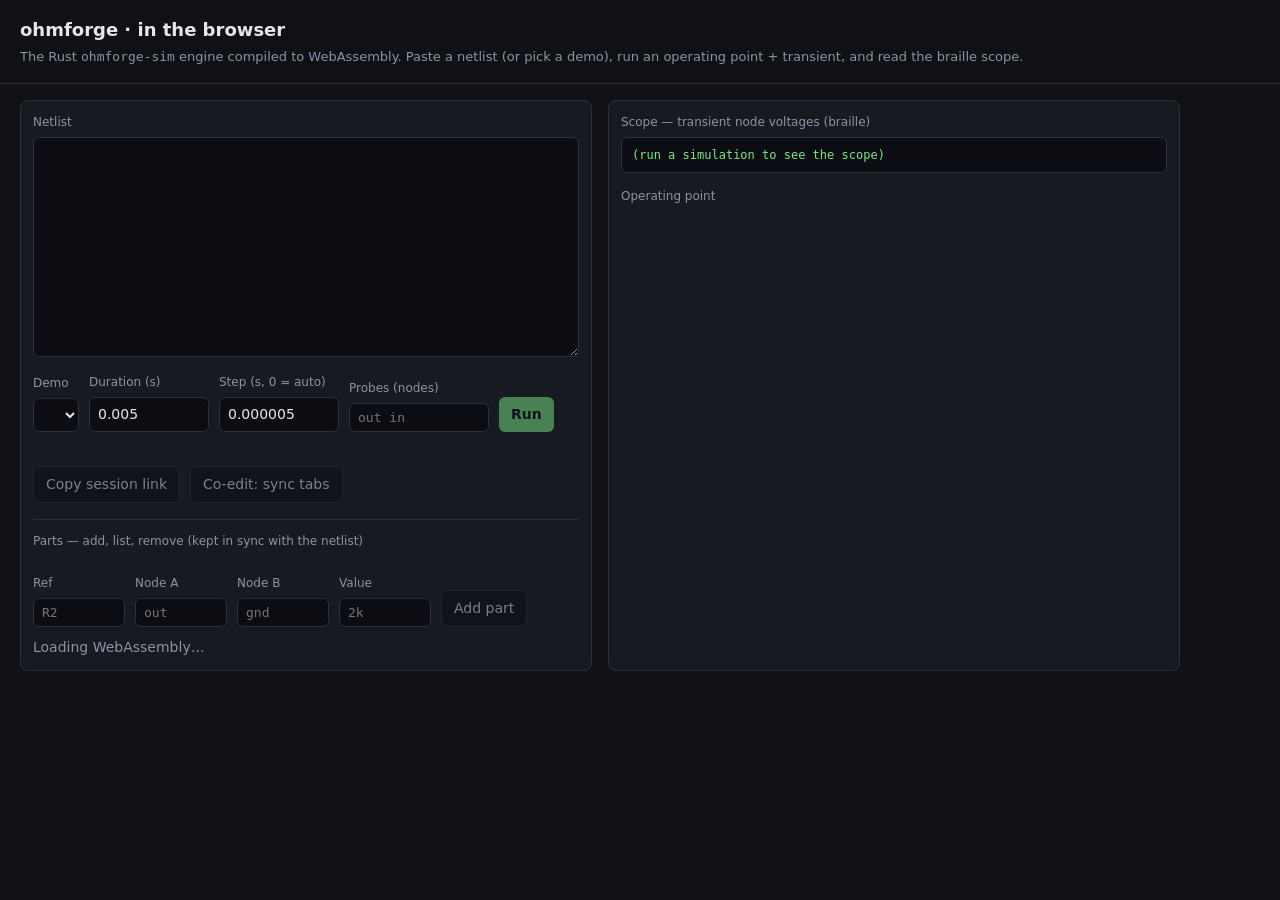
==== crates/ohmforge-web/www/index.html @ f07141aa "rebrand ee-assist -> ohmforge + open-source-readiness pass Rename all 12 crates (dirs, Cargo manifes" ====
<!doctype html>
<html lang="en">
  <head>
    <meta charset="utf-8" />
    <meta name="viewport" content="width=device-width, initial-scale=1" />
    <title>ohmforge · browser</title>
    <style>
      :root {
        color-scheme: light dark;
        --bg: #0f1115;
        --panel: #171a21;
        --ink: #e6e6e6;
        --muted: #8b93a7;
        --accent: #7ee787;
        --border: #2a2f3a;
        --err: #ff7b72;
      }
      * { box-sizing: border-box; }
      body {
        margin: 0;
        background: var(--bg);
        color: var(--ink);
        font: 14px/1.5 system-ui, -apple-system, Segoe UI, Roboto, sans-serif;
      }
      header {
        padding: 16px 20px;
        border-bottom: 1px solid var(--border);
      }
      header h1 { margin: 0; font-size: 18px; }
      header p { margin: 4px 0 0; color: var(--muted); font-size: 13px; }
      main {
        display: grid;
        grid-template-columns: 1fr 1fr;
        gap: 16px;
        padding: 16px 20px;
        max-width: 1200px;
      }
      @media (max-width: 820px) { main { grid-template-columns: 1fr; } }
      .panel {
        background: var(--panel);
        border: 1px solid var(--border);
        border-radius: 8px;
        padding: 12px;
      }
      label { display: block; color: var(--muted); font-size: 12px; margin-bottom: 6px; }
      textarea {
        width: 100%;
        min-height: 220px;
        resize: vertical;
        background: #0b0d12;
        color: var(--ink);
        border: 1px solid var(--border);
        border-radius: 6px;
        padding: 10px;
        font: 13px/1.45 ui-monospace, SFMono-Regular, Menlo, Consolas, monospace;
      }
      .row { display: flex; flex-wrap: wrap; gap: 10px; align-items: end; margin-top: 10px; }
      .row > div { flex: 0 0 auto; }
      input[type="number"] {
        width: 120px;
        background: #0b0d12;
        color: var(--ink);
        border: 1px solid var(--border);
        border-radius: 6px;
        padding: 6px 8px;
        font: inherit;
      }
      input[type="text"] {
        width: 92px;
        background: #0b0d12;
        color: var(--ink);
        border: 1px solid var(--border);
        border-radius: 6px;
        padding: 6px 8px;
        font: 13px ui-monospace, SFMono-Regular, Menlo, Consolas, monospace;
      }
      .editor { margin-top: 16px; border-top: 1px solid var(--border); padding-top: 12px; }
      table.parts td button {
        padding: 2px 8px;
        font-size: 12px;
      }
      table.parts td { font-size: 12px; }
      select, button {
        background: #0b0d12;
        color: var(--ink);
        border: 1px solid var(--border);
        border-radius: 6px;
        padding: 7px 12px;
        font: inherit;
        cursor: pointer;
      }
      button.run { background: var(--accent); color: #0b0d12; font-weight: 600; border: none; }
      button:disabled { opacity: 0.5; cursor: default; }
      pre.scope {
        margin: 0;
        overflow: auto;
        background: #0b0d12;
        border: 1px solid var(--border);
        border-radius: 6px;
        padding: 10px;
        font: 12px/1.2 ui-monospace, SFMono-Regular, Menlo, Consolas, monospace;
        color: var(--accent);
        white-space: pre;
      }
      table { width: 100%; border-collapse: collapse; font: 13px ui-monospace, monospace; }
      th, td { text-align: left; padding: 4px 8px; border-bottom: 1px solid var(--border); }
      th { color: var(--muted); font-weight: 500; }
      .err { color: var(--err); font-family: ui-monospace, monospace; white-space: pre-wrap; }
      .muted { color: var(--muted); }
      tr.probed td { color: var(--accent); font-weight: 600; }
    </style>
  </head>
  <body>
    <header>
      <h1>ohmforge · in the browser</h1>
      <p>
        The Rust <code>ohmforge-sim</code> engine compiled to WebAssembly. Paste a netlist
        (or pick a demo), run an operating point + transient, and read the braille scope.
      </p>
    </header>

    <main>
      <section class="panel">
        <label for="netlist">Netlist</label>
        <textarea id="netlist" spellcheck="false"></textarea>
        <div class="row">
          <div>
            <label for="demo">Demo</label>
            <select id="demo"></select>
          </div>
          <div>
            <label for="duration">Duration (s)</label>
            <input id="duration" type="number" value="0.005" step="0.001" min="0" />
          </div>
          <div>
            <label for="step">Step (s, 0 = auto)</label>
            <input id="step" type="number" value="0.000005" step="0.000001" min="0" />
          </div>
          <div>
            <label for="probes">Probes (nodes)</label>
            <input id="probes" type="text" style="width:140px" placeholder="out in" spellcheck="false" />
          </div>
          <div>
            <label>&nbsp;</label>
            <button id="run" class="run" disabled>Run</button>
          </div>
          <div>
            <label>&nbsp;</label>
            <button id="share" disabled>Copy session link</button>
          </div>
          <div>
            <label>&nbsp;</label>
            <button id="coedit" disabled>Co-edit: sync tabs</button>
          </div>
        </div>

        <div class="editor">
          <label>Parts — add, list, remove (kept in sync with the netlist)</label>
          <table class="parts" id="parts"><tbody></tbody></table>
          <div class="row">
            <div>
              <label for="p-ref">Ref</label>
              <input id="p-ref" type="text" placeholder="R2" spellcheck="false" />
            </div>
            <div>
              <label for="p-a">Node A</label>
              <input id="p-a" type="text" placeholder="out" spellcheck="false" />
            </div>
            <div>
              <label for="p-b">Node B</label>
              <input id="p-b" type="text" placeholder="gnd" spellcheck="false" />
            </div>
            <div>
              <label for="p-val">Value</label>
              <input id="p-val" type="text" placeholder="2k" spellcheck="false" />
            </div>
            <div>
              <label>&nbsp;</label>
              <button id="p-add" disabled>Add part</button>
            </div>
          </div>
          <p id="edit-err" class="err" style="margin:6px 0 0"></p>
        </div>

        <p id="status" class="muted" style="margin:10px 0 0">Loading WebAssembly…</p>
      </section>

      <section class="panel">
        <label>Scope — transient node voltages (braille)</label>
        <pre class="scope" id="scope">(run a simulation to see the scope)</pre>
        <label style="margin-top:14px">Operating point</label>
        <table id="op"><tbody></tbody></table>
        <p id="error" class="err"></p>
      </section>
    </main>

    <script type="module">
      import init, {
        simulate,
        decode_share,
        list_parts,
        edit_add,
        edit_remove,
        encode_session_share,
        decode_session_share,
        CoEdit,
      } from "./pkg/ohmforge_web.js";

      const DEMOS = {
        "RC low-pass": `# out charges toward the 5 V rail through R1
.title rc-lowpass
V1 in  gnd 5
R1 in  out 1k
C1 out gnd 1u
`,
        "RLC resonator": `# a series RLC — the output rings on the step
.title rlc
V1 in  gnd 5
R1 in  a   50
L1 a   out 10m
C1 out gnd 100n
`,
        "RC divider chain": `# two cascaded RC sections
.title rc2
V1 in  gnd 5
R1 in  a   1k
C1 a   gnd 100n
R2 a   out 1k
C2 out gnd 100n
`,
      };

      const $ = (id) => document.getElementById(id);
      const demoSel = $("demo");
      const netlist = $("netlist");
      const statusEl = $("status");
      const errEl = $("error");
      const editErr = $("edit-err");

      for (const name of Object.keys(DEMOS)) {
        const o = document.createElement("option");
        o.value = name;
        o.textContent = name;
        demoSel.appendChild(o);
      }
      demoSel.addEventListener("change", () => {
        netlist.value = DEMOS[demoSel.value];
        refreshParts();
      });
      netlist.value = DEMOS[Object.keys(DEMOS)[0]];

      // The probed node names, split on whitespace/commas (empty tokens dropped).
      const probeList = () =>
        $("probes")
          .value.split(/[\s,]+/)
          .map((s) => s.trim())
          .filter(Boolean);

      // A shareable link restores a *full session* (CP-WEB.4): the netlist plus
      // the view settings the page holds — duration, step and probes — packed
      // (base64url) into the URL fragment. `encode_session_share` /
      // `decode_session_share` are the wasm wrappers over the host-tested Rust
      // encode_session/decode_session. On load we try the session token first and
      // fall back to a plain M4 netlist-only token, so older links still open.
      function loadFromHash() {
        const frag = location.hash.slice(1); // drop the leading '#'
        if (!frag) return false;
        try {
          const s = JSON.parse(decode_session_share(frag)); // throws on a bad token
          netlist.value = s.netlist;
          $("duration").value = s.duration;
          $("step").value = s.step == null ? 0 : s.step;
          $("probes").value = (s.probes || []).join(" ");
          return true;
        } catch {
          const decoded = decode_share(frag); // "" on an unrecognized fragment
          if (!decoded) return false;
          netlist.value = decoded;
          return true;
        }
      }

      async function shareLink() {
        const duration = parseFloat($("duration").value) || 0;
        const step = parseFloat($("step").value) || 0;
        const token = encode_session_share(
          netlist.value,
          duration,
          step,
          probeList().join("\n")
        );
        // Update the address bar without adding a history entry.
        history.replaceState(null, "", "#" + token);
        const url = location.href;
        try {
          await navigator.clipboard.writeText(url);
          statusEl.textContent = "Session link copied to clipboard.";
        } catch {
          // Clipboard may be unavailable (insecure context / denied); the hash
          // is still set, so the user can copy the URL from the address bar.
          statusEl.textContent = "Session link set in the address bar — copy it to share.";
        }
      }

      function runSim() {
        errEl.textContent = "";
        const duration = parseFloat($("duration").value) || 0;
        const step = parseFloat($("step").value) || 0;
        let json;
        try {
          json = simulate(netlist.value, duration, step);
        } catch (e) {
          $("scope").textContent = "(simulation failed)";
          $("op").querySelector("tbody").innerHTML = "";
          errEl.textContent = String(e);
          return;
        }
        const r = JSON.parse(json);
        $("scope").textContent = r.scope || "(no scope)";
        const tbody = $("op").querySelector("tbody");
        const probes = probeList();
        tbody.innerHTML =
          "<tr><th>node</th><th>voltage</th></tr>" +
          r.op
            .map((n) => {
              const probed = probes.some((p) => n.name.includes(p));
              return `<tr class="${probed ? "probed" : ""}"><td>${n.name}</td><td>${n.v == null ? "—" : n.v.toPrecision(5) + " V"}</td></tr>`;
            })
            .join("");
        statusEl.textContent = `OK — ${r.nodes.length} node(s), ${r.x.length} transient sample(s).`;
        refreshParts();
      }

      // --- Structured editing (CP-WEB.3) ---------------------------------
      // The parts form is a view over the netlist text: `list_parts` reads the
      // textarea into a structured list, and `edit_add` / `edit_remove` rewrite
      // the textarea. Both sides are the host-tested Rust model, so the form and
      // the text can never drift apart.
      function refreshParts() {
        editErr.textContent = "";
        const tbody = $("parts").querySelector("tbody");
        let model;
        try {
          model = JSON.parse(list_parts(netlist.value));
        } catch (e) {
          // Netlist isn't currently parseable (mid-edit); show it, leave the
          // last good list in place rather than clearing it.
          editErr.textContent = String(e);
          return;
        }
        if (model.parts.length === 0) {
          tbody.innerHTML =
            "<tr><td class='muted' colspan='5'>(no parts yet — add one below)</td></tr>";
          return;
        }
        tbody.innerHTML =
          "<tr><th>ref</th><th>kind</th><th>nodes</th><th>value</th><th></th></tr>" +
          model.parts
            .map(
              (p) =>
                `<tr><td>${p.reference}</td><td>${p.kind}</td>` +
                `<td>${p.node_a} → ${p.node_b}</td><td>${p.value}</td>` +
                `<td><button data-ref="${p.reference}" class="rm">remove</button></td></tr>`
            )
            .join("");
        for (const btn of tbody.querySelectorAll("button.rm")) {
          btn.addEventListener("click", () => removePart(btn.dataset.ref));
        }
      }

      function addPart() {
        editErr.textContent = "";
        try {
          // With co-edit on, route the edit through the replica so it is
          // broadcast as an op; otherwise rewrite the text directly (CP-WEB.3).
          netlist.value = co
            ? co.add_part($("p-ref").value, $("p-a").value, $("p-b").value, $("p-val").value)
            : edit_add(netlist.value, $("p-ref").value, $("p-a").value, $("p-b").value, $("p-val").value);
        } catch (e) {
          editErr.textContent = String(e);
          return;
        }
        $("p-ref").value = $("p-a").value = $("p-b").value = $("p-val").value = "";
        runSim(); // re-simulate on edit
      }

      function removePart(ref) {
        editErr.textContent = "";
        try {
          netlist.value = co ? co.remove_part(ref) : edit_remove(netlist.value, ref);
        } catch (e) {
          editErr.textContent = String(e);
          return;
        }
        runSim(); // re-simulate on edit
      }

      // --- Real-time co-edit (CP-WEB.5) ----------------------------------
      // A thin layer over the host-tested op-merge: `CoEdit` wraps a replica and
      // a same-origin `BroadcastChannel`; local part edits broadcast an op, and a
      // sibling channel feeds incoming ops back through `co.receive`. Two tabs on
      // the same room converge to one netlist. (CP-WEB.6 adds the hosted relay for
      // cross-machine sessions: a WebSocket to `ohmforge-web --features relay` drops in
      // right here in place of the BroadcastChannel, carrying the same op tokens.)
      let co = null; // active replica, or null when co-edit is off
      let rx = null; // inbound channel
      function toggleCoedit() {
        if (co) {
          rx.close();
          co.close();
          co = rx = null;
          $("coedit").textContent = "Co-edit: sync tabs";
          statusEl.textContent = "Co-edit off.";
          return;
        }
        const room = "ohmforge-coedit"; // same-origin room shared by every tab
        const site = BigInt(Math.floor(Math.random() * 2 ** 31)); // distinct per tab
        co = new CoEdit(site, room);
        // Seed the replica from the current parts so this tab contributes its
        // state (each add is broadcast as an op the other tabs merge).
        try {
          const model = JSON.parse(list_parts(netlist.value));
          if (model.title) co.set_title(model.title);
          for (const p of model.parts) co.add_part(p.reference, p.node_a, p.node_b, p.value);
          netlist.value = co.netlist();
        } catch (e) {
          editErr.textContent = String(e);
        }
        rx = new BroadcastChannel(room);
        rx.onmessage = (e) => {
          try {
            netlist.value = co.receive(e.data); // garbage ops throw → ignored
            refreshParts();
            runSim();
          } catch {}
        };
        $("coedit").textContent = "Co-edit: ON (stop)";
        statusEl.textContent = "Co-edit on — part edits sync to other tabs on this origin.";
        refreshParts();
        runSim();
      }

      init()
        .then(() => {
          statusEl.textContent = "Ready.";
          $("run").disabled = false;
          $("share").disabled = false;
          $("p-add").disabled = false;
          $("coedit").disabled = false;
          $("run").addEventListener("click", runSim);
          $("share").addEventListener("click", shareLink);
          $("p-add").addEventListener("click", addPart);
          $("coedit").addEventListener("click", toggleCoedit);
          // Typing in the netlist keeps the parts list in sync (no re-run).
          netlist.addEventListener("input", refreshParts);
          // A shared link (#…) wins over the default demo: load it, then run.
          loadFromHash();
          runSim();
          // Follow in-page hash changes (e.g. back/forward, pasted #link).
          window.addEventListener("hashchange", () => {
            if (loadFromHash()) runSim();
          });
        })
        .catch((e) => {
          statusEl.textContent = "Failed to load WebAssembly: " + e;
        });
    </script>
  </body>
</html>
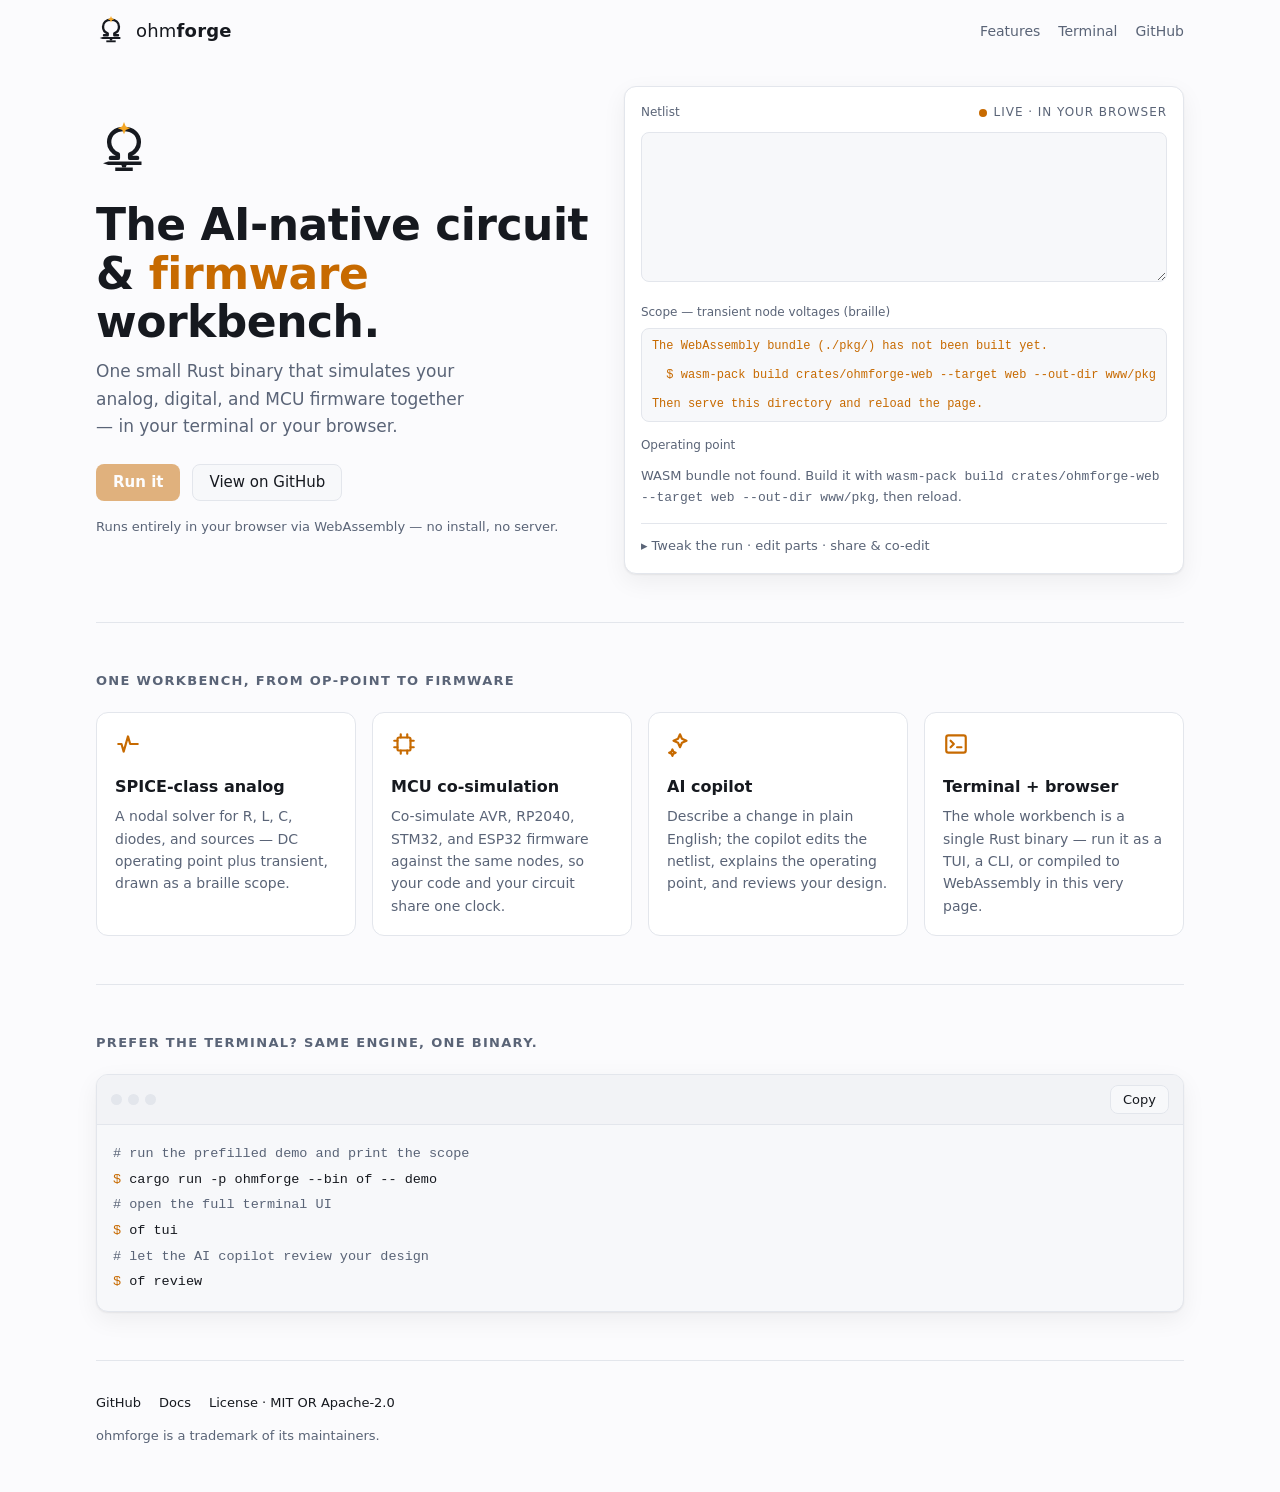
==== commit d8f5f68e: "docs: launch-grade homes — root README, 12 crate READMEs, web landing; v0.7.0 Home (README): logo he" ====
--- a/crates/ohmforge-web/www/index.html
+++ b/crates/ohmforge-web/www/index.html
@@ -3,199 +3,260 @@
   <head>
     <meta charset="utf-8" />
     <meta name="viewport" content="width=device-width, initial-scale=1" />
-    <title>ohmforge · browser</title>
-    <style>
-      :root {
-        color-scheme: light dark;
-        --bg: #0f1115;
-        --panel: #171a21;
-        --ink: #e6e6e6;
-        --muted: #8b93a7;
-        --accent: #7ee787;
-        --border: #2a2f3a;
-        --err: #ff7b72;
-      }
-      * { box-sizing: border-box; }
-      body {
-        margin: 0;
-        background: var(--bg);
-        color: var(--ink);
-        font: 14px/1.5 system-ui, -apple-system, Segoe UI, Roboto, sans-serif;
-      }
-      header {
-        padding: 16px 20px;
-        border-bottom: 1px solid var(--border);
-      }
-      header h1 { margin: 0; font-size: 18px; }
-      header p { margin: 4px 0 0; color: var(--muted); font-size: 13px; }
-      main {
-        display: grid;
-        grid-template-columns: 1fr 1fr;
-        gap: 16px;
-        padding: 16px 20px;
-        max-width: 1200px;
-      }
-      @media (max-width: 820px) { main { grid-template-columns: 1fr; } }
-      .panel {
-        background: var(--panel);
-        border: 1px solid var(--border);
-        border-radius: 8px;
-        padding: 12px;
-      }
-      label { display: block; color: var(--muted); font-size: 12px; margin-bottom: 6px; }
-      textarea {
-        width: 100%;
-        min-height: 220px;
-        resize: vertical;
-        background: #0b0d12;
-        color: var(--ink);
-        border: 1px solid var(--border);
-        border-radius: 6px;
-        padding: 10px;
-        font: 13px/1.45 ui-monospace, SFMono-Regular, Menlo, Consolas, monospace;
-      }
-      .row { display: flex; flex-wrap: wrap; gap: 10px; align-items: end; margin-top: 10px; }
-      .row > div { flex: 0 0 auto; }
-      input[type="number"] {
-        width: 120px;
-        background: #0b0d12;
-        color: var(--ink);
-        border: 1px solid var(--border);
-        border-radius: 6px;
-        padding: 6px 8px;
-        font: inherit;
-      }
-      input[type="text"] {
-        width: 92px;
-        background: #0b0d12;
-        color: var(--ink);
-        border: 1px solid var(--border);
-        border-radius: 6px;
-        padding: 6px 8px;
-        font: 13px ui-monospace, SFMono-Regular, Menlo, Consolas, monospace;
-      }
-      .editor { margin-top: 16px; border-top: 1px solid var(--border); padding-top: 12px; }
-      table.parts td button {
-        padding: 2px 8px;
-        font-size: 12px;
-      }
-      table.parts td { font-size: 12px; }
-      select, button {
-        background: #0b0d12;
-        color: var(--ink);
-        border: 1px solid var(--border);
-        border-radius: 6px;
-        padding: 7px 12px;
-        font: inherit;
-        cursor: pointer;
-      }
-      button.run { background: var(--accent); color: #0b0d12; font-weight: 600; border: none; }
-      button:disabled { opacity: 0.5; cursor: default; }
-      pre.scope {
-        margin: 0;
-        overflow: auto;
-        background: #0b0d12;
-        border: 1px solid var(--border);
-        border-radius: 6px;
-        padding: 10px;
-        font: 12px/1.2 ui-monospace, SFMono-Regular, Menlo, Consolas, monospace;
-        color: var(--accent);
-        white-space: pre;
-      }
-      table { width: 100%; border-collapse: collapse; font: 13px ui-monospace, monospace; }
-      th, td { text-align: left; padding: 4px 8px; border-bottom: 1px solid var(--border); }
-      th { color: var(--muted); font-weight: 500; }
-      .err { color: var(--err); font-family: ui-monospace, monospace; white-space: pre-wrap; }
-      .muted { color: var(--muted); }
-      tr.probed td { color: var(--accent); font-weight: 600; }
-    </style>
+    <title>ohmforge</title>
+    <meta
+      name="description"
+      content="ohmforge — the AI-native circuit & firmware workbench: one small Rust binary that simulates your analog, digital, and MCU firmware together, in your terminal or your browser."
+    />
+    <link rel="icon" href="./ohmforge-mark.svg" type="image/svg+xml" />
+    <link rel="stylesheet" href="./style.css" />
   </head>
   <body>
-    <header>
-      <h1>ohmforge · in the browser</h1>
-      <p>
-        The Rust <code>ohmforge-sim</code> engine compiled to WebAssembly. Paste a netlist
-        (or pick a demo), run an operating point + transient, and read the braille scope.
-      </p>
-    </header>
-
-    <main>
-      <section class="panel">
-        <label for="netlist">Netlist</label>
-        <textarea id="netlist" spellcheck="false"></textarea>
-        <div class="row">
-          <div>
-            <label for="demo">Demo</label>
-            <select id="demo"></select>
-          </div>
-          <div>
-            <label for="duration">Duration (s)</label>
-            <input id="duration" type="number" value="0.005" step="0.001" min="0" />
-          </div>
-          <div>
-            <label for="step">Step (s, 0 = auto)</label>
-            <input id="step" type="number" value="0.000005" step="0.000001" min="0" />
-          </div>
-          <div>
-            <label for="probes">Probes (nodes)</label>
-            <input id="probes" type="text" style="width:140px" placeholder="out in" spellcheck="false" />
-          </div>
-          <div>
-            <label>&nbsp;</label>
-            <button id="run" class="run" disabled>Run</button>
-          </div>
-          <div>
-            <label>&nbsp;</label>
-            <button id="share" disabled>Copy session link</button>
-          </div>
-          <div>
-            <label>&nbsp;</label>
-            <button id="coedit" disabled>Co-edit: sync tabs</button>
-          </div>
+    <!-- The ohmforge mark, inlined so `currentColor` tracks the theme.
+         Reused via <use> for the nav and hero. -->
+    <svg width="0" height="0" style="position:absolute" aria-hidden="true">
+      <defs>
+        <g id="of-mark">
+          <g
+            fill="none"
+            stroke="currentColor"
+            stroke-width="5"
+            stroke-linecap="round"
+            stroke-linejoin="round"
+          >
+            <path
+              d="M17 41 L25 41 L25 37 C19 35 15 29 15 23 C15 14 22 8 32 8 C42 8 49 14 49 23 C49 29 45 35 39 37 L39 41 L47 41"
+            />
+          </g>
+          <g fill="currentColor">
+            <path d="M8 47 L14 45 L52 45 L52 49 L14 49 Z" />
+            <path d="M29 49 L35 49 L34 52 L30 52 Z" />
+            <path d="M22 52 L42 52 L42 56 L22 56 Z" />
+          </g>
+          <path d="M32 0 L34 5 L39 7 L34 9 L32 14 L30 9 L25 7 L30 5 Z" fill="#f5a623" />
+        </g>
+      </defs>
+    </svg>
+
+    <div class="wrap">
+      <!-- ---- Nav ---------------------------------------------------- -->
+      <nav class="nav">
+        <a class="brand" href="./" aria-label="ohmforge home">
+          <svg class="mark" viewBox="0 0 64 64"><use href="#of-mark" /></svg>
+          <span class="name">ohm<b>forge</b></span>
+        </a>
+        <div class="nav-links">
+          <a href="#features">Features</a>
+          <a href="#terminal">Terminal</a>
+          <a href="https://github.com/ohmforge/ohmforge">GitHub</a>
         </div>
-
-        <div class="editor">
-          <label>Parts — add, list, remove (kept in sync with the netlist)</label>
-          <table class="parts" id="parts"><tbody></tbody></table>
-          <div class="row">
-            <div>
-              <label for="p-ref">Ref</label>
-              <input id="p-ref" type="text" placeholder="R2" spellcheck="false" />
+      </nav>
+
+      <!-- ---- Hero + live demo -------------------------------------- -->
+      <header class="hero">
+        <div class="hero-copy">
+          <svg class="hero-mark" viewBox="0 0 64 64" aria-hidden="true"><use href="#of-mark" /></svg>
+          <h1>The AI-native circuit &amp; <span class="amber">firmware</span> workbench.</h1>
+          <p class="lede">
+            One small Rust binary that simulates your analog, digital, and MCU
+            firmware together — in your terminal or your browser.
+          </p>
+          <div class="ctas">
+            <button id="run" class="btn primary" disabled>Run it</button>
+            <a class="btn" href="https://github.com/ohmforge/ohmforge">View on GitHub</a>
+          </div>
+          <p class="note">Runs entirely in your browser via WebAssembly — no install, no server.</p>
+        </div>
+
+        <!-- The live demo. The Rust ohmforge-sim engine, compiled to WASM,
+             parses the netlist, runs an op-point + transient, and draws the
+             braille scope. It auto-runs on load so the result is visible in
+             seconds. All element IDs below are wired by the module script. -->
+        <section class="panel hero-demo" aria-label="Live circuit simulation">
+          <div class="demo-head">
+            <label for="netlist" style="margin:0">Netlist</label>
+            <span class="live"><span class="dot"></span> Live · in your browser</span>
+          </div>
+          <textarea id="netlist" spellcheck="false"></textarea>
+
+          <div class="scope-label">
+            <label style="margin:0">Scope — transient node voltages (braille)</label>
+          </div>
+          <pre class="scope" id="scope">(loading…)</pre>
+
+          <div class="scope-label">
+            <label style="margin:0">Operating point</label>
+          </div>
+          <table id="op"><tbody></tbody></table>
+          <p id="error" class="err"></p>
+          <p id="status" class="status">Loading WebAssembly…</p>
+
+          <!-- Advanced controls — same host-tested bindings, tucked away so the
+               first run stays front-and-center. -->
+          <details class="advanced">
+            <summary>Tweak the run · edit parts · share &amp; co-edit</summary>
+            <div class="row">
+              <div>
+                <label for="demo">Demo</label>
+                <select id="demo"></select>
+              </div>
+              <div>
+                <label for="duration">Duration (s)</label>
+                <input id="duration" type="number" value="0.005" step="0.001" min="0" />
+              </div>
+              <div>
+                <label for="step">Step (s, 0 = auto)</label>
+                <input id="step" type="number" value="0.000005" step="0.000001" min="0" />
+              </div>
+              <div>
+                <label for="probes">Probes (nodes)</label>
+                <input id="probes" type="text" style="width:140px" placeholder="out in" spellcheck="false" />
+              </div>
+              <div>
+                <label>&nbsp;</label>
+                <button id="share" class="btn small" disabled>Copy session link</button>
+              </div>
+              <div>
+                <label>&nbsp;</label>
+                <button id="coedit" class="btn small" disabled>Co-edit: sync tabs</button>
+              </div>
             </div>
-            <div>
-              <label for="p-a">Node A</label>
-              <input id="p-a" type="text" placeholder="out" spellcheck="false" />
+
+            <div class="row" style="display:block">
+              <label>Parts — add, list, remove (kept in sync with the netlist)</label>
+              <table class="parts" id="parts"><tbody></tbody></table>
             </div>
-            <div>
-              <label for="p-b">Node B</label>
-              <input id="p-b" type="text" placeholder="gnd" spellcheck="false" />
+            <div class="row">
+              <div>
+                <label for="p-ref">Ref</label>
+                <input id="p-ref" type="text" placeholder="R2" spellcheck="false" />
+              </div>
+              <div>
+                <label for="p-a">Node A</label>
+                <input id="p-a" type="text" placeholder="out" spellcheck="false" />
+              </div>
+              <div>
+                <label for="p-b">Node B</label>
+                <input id="p-b" type="text" placeholder="gnd" spellcheck="false" />
+              </div>
+              <div>
+                <label for="p-val">Value</label>
+                <input id="p-val" type="text" placeholder="2k" spellcheck="false" />
+              </div>
+              <div>
+                <label>&nbsp;</label>
+                <button id="p-add" class="btn small" disabled>Add part</button>
+              </div>
             </div>
-            <div>
-              <label for="p-val">Value</label>
-              <input id="p-val" type="text" placeholder="2k" spellcheck="false" />
-            </div>
-            <div>
-              <label>&nbsp;</label>
-              <button id="p-add" disabled>Add part</button>
-            </div>
-          </div>
-          <p id="edit-err" class="err" style="margin:6px 0 0"></p>
+            <p id="edit-err" class="err"></p>
+          </details>
+        </section>
+      </header>
+
+      <!-- ---- Features --------------------------------------------- -->
+      <section class="features" id="features">
+        <h2 class="section-title">One workbench, from op-point to firmware</h2>
+        <div class="feature-grid">
+          <div class="feature">
+            <svg class="ficon" viewBox="0 0 24 24" fill="none" stroke="currentColor" stroke-width="2" stroke-linecap="round" stroke-linejoin="round" aria-hidden="true"><path d="M3 12h3l2 7 4-14 2 7h7"/></svg>
+            <h3>SPICE-class analog</h3>
+            <p>A nodal solver for R, L, C, diodes, and sources — DC operating point plus transient, drawn as a braille scope.</p>
+          </div>
+          <div class="feature">
+            <svg class="ficon" viewBox="0 0 24 24" fill="none" stroke="currentColor" stroke-width="2" stroke-linecap="round" stroke-linejoin="round" aria-hidden="true"><rect x="6" y="6" width="12" height="12" rx="1.5"/><path d="M9 3v3M15 3v3M9 18v3M15 18v3M3 9h3M3 15h3M18 9h3M18 15h3"/></svg>
+            <h3>MCU co-simulation</h3>
+            <p>Co-simulate AVR, RP2040, STM32, and ESP32 firmware against the same nodes, so your code and your circuit share one clock.</p>
+          </div>
+          <div class="feature">
+            <svg class="ficon" viewBox="0 0 24 24" fill="none" stroke="currentColor" stroke-width="2" stroke-linecap="round" stroke-linejoin="round" aria-hidden="true"><path d="M12 3l1.8 4.2L18 9l-4.2 1.8L12 15l-1.8-4.2L6 9l4.2-1.8z"/><path d="M5 17l.9 2.1L8 20l-2.1.9L5 23l-.9-2.1L2 20l2.1-.9z"/></svg>
+            <h3>AI copilot</h3>
+            <p>Describe a change in plain English; the copilot edits the netlist, explains the operating point, and reviews your design.</p>
+          </div>
+          <div class="feature">
+            <svg class="ficon" viewBox="0 0 24 24" fill="none" stroke="currentColor" stroke-width="2" stroke-linecap="round" stroke-linejoin="round" aria-hidden="true"><rect x="3" y="4" width="18" height="16" rx="2"/><path d="M7 9l3 3-3 3M13 15h4"/></svg>
+            <h3>Terminal + browser</h3>
+            <p>The whole workbench is a single Rust binary — run it as a TUI, a CLI, or compiled to WebAssembly in this very page.</p>
+          </div>
         </div>
-
-        <p id="status" class="muted" style="margin:10px 0 0">Loading WebAssembly…</p>
       </section>
 
-      <section class="panel">
-        <label>Scope — transient node voltages (braille)</label>
-        <pre class="scope" id="scope">(run a simulation to see the scope)</pre>
-        <label style="margin-top:14px">Operating point</label>
-        <table id="op"><tbody></tbody></table>
-        <p id="error" class="err"></p>
+      <!-- ---- Terminal snippet ------------------------------------- -->
+      <section class="terminal" id="terminal">
+        <h2 class="section-title">Prefer the terminal? Same engine, one binary.</h2>
+        <div class="term">
+          <div class="term-bar">
+            <div class="term-dots"><span></span><span></span><span></span></div>
+            <button id="copy-term" class="btn small" type="button">Copy</button>
+          </div>
+          <pre id="term-code"><span class="cm"># run the prefilled demo and print the scope</span>
+<span class="pr">$</span> cargo run -p ohmforge --bin of -- demo
+<span class="cm"># open the full terminal UI</span>
+<span class="pr">$</span> of tui
+<span class="cm"># let the AI copilot review your design</span>
+<span class="pr">$</span> of review</pre>
+        </div>
       </section>
-    </main>
+
+      <!-- ---- Footer ----------------------------------------------- -->
+      <footer>
+        <div class="foot-links">
+          <a href="https://github.com/ohmforge/ohmforge">GitHub</a>
+          <a href="https://github.com/ohmforge/ohmforge#readme">Docs</a>
+          <a href="https://github.com/ohmforge/ohmforge/blob/main/LICENSE">License · MIT OR Apache-2.0</a>
+        </div>
+        <p class="tm">ohmforge is a trademark of its maintainers.</p>
+      </footer>
+    </div>
 
     <script type="module">
-      import init, {
+      // The demo is driven by the Rust ohmforge-sim engine compiled to WASM.
+      // We import it dynamically so a page served before `wasm-pack` has built
+      // ./pkg/ still renders — it shows a "build the bundle" hint instead of a
+      // blank page. Build with:
+      //   wasm-pack build crates/ohmforge-web --target web --out-dir www/pkg
+      const $ = (id) => document.getElementById(id);
+      const statusEl = $("status");
+      const errEl = $("error");
+
+      // Terminal snippet copy button (works with or without WASM).
+      $("copy-term").addEventListener("click", async () => {
+        const text = $("term-code").innerText
+          .split("\n")
+          .filter((l) => !l.trim().startsWith("#"))
+          .map((l) => l.replace(/^\$\s?/, ""))
+          .join("\n");
+        try {
+          await navigator.clipboard.writeText(text);
+          $("copy-term").textContent = "Copied";
+          setTimeout(() => ($("copy-term").textContent = "Copy"), 1500);
+        } catch {
+          $("copy-term").textContent = "Copy failed";
+        }
+      });
+
+      function buildHint(e) {
+        statusEl.innerHTML =
+          'WASM bundle not found. Build it with ' +
+          '<code>wasm-pack build crates/ohmforge-web --target web --out-dir www/pkg</code>, ' +
+          'then reload.';
+        $("scope").textContent =
+          "The WebAssembly bundle (./pkg/) has not been built yet.\n\n" +
+          "  $ wasm-pack build crates/ohmforge-web --target web --out-dir www/pkg\n\n" +
+          "Then serve this directory and reload the page.";
+        console.warn("ohmforge: failed to load ./pkg/ohmforge_web.js —", e);
+      }
+
+      let mod;
+      try {
+        mod = await import("./pkg/ohmforge_web.js");
+      } catch (e) {
+        buildHint(e);
+        // Nothing else to wire up without the engine; the page still renders.
+        throw e;
+      }
+
+      const {
+        default: init,
         simulate,
         decode_share,
         list_parts,
@@ -204,7 +265,7 @@
         encode_session_share,
         decode_session_share,
         CoEdit,
-      } from "./pkg/ohmforge_web.js";
+      } = mod;
 
       const DEMOS = {
         "RC low-pass": `# out charges toward the 5 V rail through R1
@@ -230,11 +291,8 @@
 `,
       };
 
-      const $ = (id) => document.getElementById(id);
       const demoSel = $("demo");
       const netlist = $("netlist");
-      const statusEl = $("status");
-      const errEl = $("error");
       const editErr = $("edit-err");
 
       for (const name of Object.keys(DEMOS)) {
@@ -246,6 +304,7 @@
       demoSel.addEventListener("change", () => {
         netlist.value = DEMOS[demoSel.value];
         refreshParts();
+        runSim();
       });
       netlist.value = DEMOS[Object.keys(DEMOS)[0]];
 
@@ -360,7 +419,7 @@
               (p) =>
                 `<tr><td>${p.reference}</td><td>${p.kind}</td>` +
                 `<td>${p.node_a} → ${p.node_b}</td><td>${p.value}</td>` +
-                `<td><button data-ref="${p.reference}" class="rm">remove</button></td></tr>`
+                `<td><button data-ref="${p.reference}" class="rm btn small">remove</button></td></tr>`
             )
             .join("");
         for (const btn of tbody.querySelectorAll("button.rm")) {
@@ -455,14 +514,14 @@
           netlist.addEventListener("input", refreshParts);
           // A shared link (#…) wins over the default demo: load it, then run.
           loadFromHash();
-          runSim();
+          runSim(); // first result visible on load — no tap needed
           // Follow in-page hash changes (e.g. back/forward, pasted #link).
           window.addEventListener("hashchange", () => {
             if (loadFromHash()) runSim();
           });
         })
         .catch((e) => {
-          statusEl.textContent = "Failed to load WebAssembly: " + e;
+          buildHint(e);
         });
     </script>
   </body>
--- a/crates/ohmforge-web/www/style.css
+++ b/crates/ohmforge-web/www/style.css
@@ -0,0 +1,301 @@
+/* ohmforge landing page — mobile-first, light/dark, forge-amber accent.
+   Colors are tokens on :root; the dark values are applied under
+   prefers-color-scheme: dark. Everything is self-contained (no CDNs). */
+:root {
+  color-scheme: light dark;
+
+  /* Light theme (default) */
+  --bg: #fbfbfd;
+  --bg-soft: #f2f3f6;
+  --panel: #ffffff;
+  --ink: #16191f;
+  --muted: #5a6477;
+  --border: #e3e6ec;
+  --field: #f7f8fa;
+  --accent: #c76a00;        /* forge-amber, darkened for contrast on light */
+  --accent-ink: #ffffff;    /* text that sits on the accent */
+  --scope: #c76a00;
+  --err: #d1242f;
+  --shadow: 0 1px 2px rgba(16, 19, 25, 0.06), 0 8px 24px rgba(16, 19, 25, 0.06);
+}
+@media (prefers-color-scheme: dark) {
+  :root {
+    --bg: #0f1115;
+    --bg-soft: #13161c;
+    --panel: #171a21;
+    --ink: #e6e6e6;
+    --muted: #8b93a7;
+    --border: #2a2f3a;
+    --field: #0b0d12;
+    --accent: #f5a623;      /* forge-amber spark */
+    --accent-ink: #0b0d12;
+    --scope: #f5a623;
+    --err: #ff7b72;
+    --shadow: 0 1px 2px rgba(0, 0, 0, 0.4), 0 10px 30px rgba(0, 0, 0, 0.35);
+  }
+}
+
+* { box-sizing: border-box; }
+html { -webkit-text-size-adjust: 100%; }
+body {
+  margin: 0;
+  background: var(--bg);
+  color: var(--ink);
+  font: 15px/1.6 system-ui, -apple-system, "Segoe UI", Roboto, Helvetica, Arial, sans-serif;
+  overflow-x: hidden;
+}
+a { color: var(--accent); text-decoration: none; }
+a:hover { text-decoration: underline; }
+code, kbd { font-family: ui-monospace, SFMono-Regular, Menlo, Consolas, monospace; }
+
+.wrap {
+  width: 100%;
+  max-width: 1120px;
+  margin: 0 auto;
+  padding: 0 16px;
+}
+
+/* ---- Nav ------------------------------------------------------------ */
+.nav {
+  display: flex;
+  align-items: center;
+  justify-content: space-between;
+  gap: 12px;
+  padding: 16px 0;
+}
+.brand { display: flex; align-items: center; gap: 10px; color: var(--ink); }
+.brand .mark { width: 30px; height: 30px; flex: 0 0 auto; }
+.brand .name { font-size: 18px; letter-spacing: 0.2px; }
+.brand .name b { font-weight: 700; }
+.nav-links { display: flex; align-items: center; gap: 18px; }
+.nav-links a { color: var(--muted); font-size: 14px; }
+.nav-links a:hover { color: var(--ink); text-decoration: none; }
+
+/* ---- Buttons -------------------------------------------------------- */
+.btn {
+  display: inline-flex;
+  align-items: center;
+  gap: 8px;
+  background: var(--field);
+  color: var(--ink);
+  border: 1px solid var(--border);
+  border-radius: 8px;
+  padding: 10px 16px;
+  font: inherit;
+  font-weight: 500;
+  cursor: pointer;
+  text-decoration: none;
+  line-height: 1;
+}
+.btn:hover { text-decoration: none; border-color: var(--muted); }
+.btn.primary {
+  background: var(--accent);
+  color: var(--accent-ink);
+  border-color: transparent;
+  font-weight: 600;
+}
+.btn.primary:hover { filter: brightness(1.05); border-color: transparent; }
+.btn:disabled { opacity: 0.5; cursor: default; }
+.btn.small { padding: 7px 12px; font-size: 13px; font-weight: 500; }
+
+/* ---- Hero ----------------------------------------------------------- */
+.hero {
+  display: grid;
+  grid-template-columns: 1fr 1fr;
+  gap: 32px;
+  align-items: center;
+  padding: 24px 0 48px;
+}
+.hero-copy .hero-mark { width: 56px; height: 56px; color: var(--ink); }
+.hero h1 {
+  font-size: clamp(28px, 5vw, 44px);
+  line-height: 1.1;
+  margin: 16px 0 12px;
+  letter-spacing: -0.5px;
+}
+.hero h1 .amber { color: var(--accent); }
+.hero .lede { font-size: 17px; color: var(--muted); margin: 0 0 24px; max-width: 34ch; }
+.hero .ctas { display: flex; flex-wrap: wrap; gap: 12px; }
+.hero .note { margin: 16px 0 0; font-size: 13px; color: var(--muted); }
+
+/* ---- Demo card ------------------------------------------------------ */
+.panel {
+  background: var(--panel);
+  border: 1px solid var(--border);
+  border-radius: 12px;
+  padding: 16px;
+  box-shadow: var(--shadow);
+}
+.demo-head {
+  display: flex;
+  align-items: center;
+  justify-content: space-between;
+  gap: 10px;
+  margin-bottom: 10px;
+}
+.demo-head .live {
+  display: inline-flex;
+  align-items: center;
+  gap: 7px;
+  font-size: 12px;
+  color: var(--muted);
+  text-transform: uppercase;
+  letter-spacing: 0.08em;
+}
+.dot {
+  width: 8px; height: 8px; border-radius: 50%;
+  background: var(--accent);
+  box-shadow: 0 0 0 0 var(--accent);
+  animation: pulse 2.4s infinite;
+}
+@keyframes pulse {
+  0% { box-shadow: 0 0 0 0 rgba(197, 106, 0, 0.5); }
+  70% { box-shadow: 0 0 0 7px rgba(197, 106, 0, 0); }
+  100% { box-shadow: 0 0 0 0 rgba(197, 106, 0, 0); }
+}
+label { display: block; color: var(--muted); font-size: 12px; margin-bottom: 6px; }
+textarea {
+  width: 100%;
+  min-height: 150px;
+  resize: vertical;
+  background: var(--field);
+  color: var(--ink);
+  border: 1px solid var(--border);
+  border-radius: 8px;
+  padding: 10px;
+  font: 13px/1.45 ui-monospace, SFMono-Regular, Menlo, Consolas, monospace;
+}
+input[type="number"], input[type="text"] {
+  background: var(--field);
+  color: var(--ink);
+  border: 1px solid var(--border);
+  border-radius: 6px;
+  padding: 6px 8px;
+  font: 13px ui-monospace, SFMono-Regular, Menlo, Consolas, monospace;
+  max-width: 100%;
+}
+input[type="number"] { width: 110px; }
+input[type="text"] { width: 92px; }
+select {
+  background: var(--field);
+  color: var(--ink);
+  border: 1px solid var(--border);
+  border-radius: 6px;
+  padding: 7px 10px;
+  font: inherit;
+  cursor: pointer;
+  max-width: 100%;
+}
+.scope-label { display: flex; align-items: center; justify-content: space-between; margin-top: 14px; }
+pre.scope {
+  margin: 6px 0 0;
+  overflow: auto;
+  background: var(--field);
+  border: 1px solid var(--border);
+  border-radius: 8px;
+  padding: 10px;
+  font: 12px/1.2 ui-monospace, SFMono-Regular, Menlo, Consolas, monospace;
+  color: var(--scope);
+  white-space: pre;
+  min-height: 92px;
+}
+table { width: 100%; border-collapse: collapse; font: 13px ui-monospace, monospace; }
+th, td { text-align: left; padding: 4px 8px; border-bottom: 1px solid var(--border); }
+th { color: var(--muted); font-weight: 500; }
+tr.probed td { color: var(--accent); font-weight: 600; }
+.err { color: var(--err); font-family: ui-monospace, monospace; white-space: pre-wrap; margin: 6px 0 0; }
+.muted { color: var(--muted); }
+.status { margin: 10px 0 0; font-size: 13px; color: var(--muted); }
+
+/* ---- Advanced disclosure ------------------------------------------- */
+details.advanced {
+  margin-top: 14px;
+  border-top: 1px solid var(--border);
+  padding-top: 12px;
+}
+details.advanced > summary {
+  cursor: pointer;
+  color: var(--muted);
+  font-size: 13px;
+  list-style: none;
+  user-select: none;
+}
+details.advanced > summary::-webkit-details-marker { display: none; }
+details.advanced > summary::before { content: "▸ "; }
+details.advanced[open] > summary::before { content: "▾ "; }
+.row { display: flex; flex-wrap: wrap; gap: 10px; align-items: end; margin-top: 12px; }
+.row > div { flex: 0 0 auto; }
+table.parts td button { padding: 2px 8px; font-size: 12px; }
+table.parts td { font-size: 12px; }
+
+/* ---- Features ------------------------------------------------------- */
+section.features { padding: 48px 0; border-top: 1px solid var(--border); }
+.section-title { font-size: 13px; text-transform: uppercase; letter-spacing: 0.1em; color: var(--muted); margin: 0 0 20px; }
+.feature-grid {
+  display: grid;
+  grid-template-columns: repeat(4, 1fr);
+  gap: 16px;
+}
+.feature {
+  background: var(--panel);
+  border: 1px solid var(--border);
+  border-radius: 12px;
+  padding: 18px;
+}
+.feature .ficon { color: var(--accent); width: 26px; height: 26px; margin-bottom: 10px; }
+.feature h3 { margin: 0 0 6px; font-size: 16px; }
+.feature p { margin: 0; color: var(--muted); font-size: 14px; }
+
+/* ---- Terminal snippet ---------------------------------------------- */
+section.terminal { padding: 48px 0; border-top: 1px solid var(--border); }
+.term {
+  background: var(--field);
+  border: 1px solid var(--border);
+  border-radius: 12px;
+  overflow: hidden;
+  box-shadow: var(--shadow);
+}
+.term-bar {
+  display: flex;
+  align-items: center;
+  justify-content: space-between;
+  padding: 10px 14px;
+  border-bottom: 1px solid var(--border);
+  background: var(--bg-soft);
+}
+.term-dots { display: flex; gap: 6px; }
+.term-dots span { width: 11px; height: 11px; border-radius: 50%; background: var(--border); }
+.term pre {
+  margin: 0;
+  padding: 16px;
+  overflow-x: auto;
+  font: 13.5px/1.9 ui-monospace, SFMono-Regular, Menlo, Consolas, monospace;
+}
+.term .pr { color: var(--accent); user-select: none; }
+.term .cm { color: var(--muted); }
+
+/* ---- Footer --------------------------------------------------------- */
+footer {
+  border-top: 1px solid var(--border);
+  padding: 32px 0 48px;
+  color: var(--muted);
+  font-size: 13px;
+}
+footer .foot-links { display: flex; flex-wrap: wrap; gap: 18px; margin-bottom: 12px; }
+footer .foot-links a { color: var(--ink); }
+footer .foot-links a:hover { color: var(--accent); }
+footer .tm { margin: 0; }
+
+/* ---- Responsive ----------------------------------------------------- */
+@media (max-width: 900px) {
+  .feature-grid { grid-template-columns: repeat(2, 1fr); }
+}
+@media (max-width: 780px) {
+  .hero { grid-template-columns: 1fr; gap: 24px; padding-bottom: 32px; }
+  .hero .lede { max-width: none; }
+}
+@media (max-width: 520px) {
+  .feature-grid { grid-template-columns: 1fr; }
+  .nav-links { gap: 14px; }
+  .hero .ctas .btn { flex: 1 1 auto; justify-content: center; }
+}
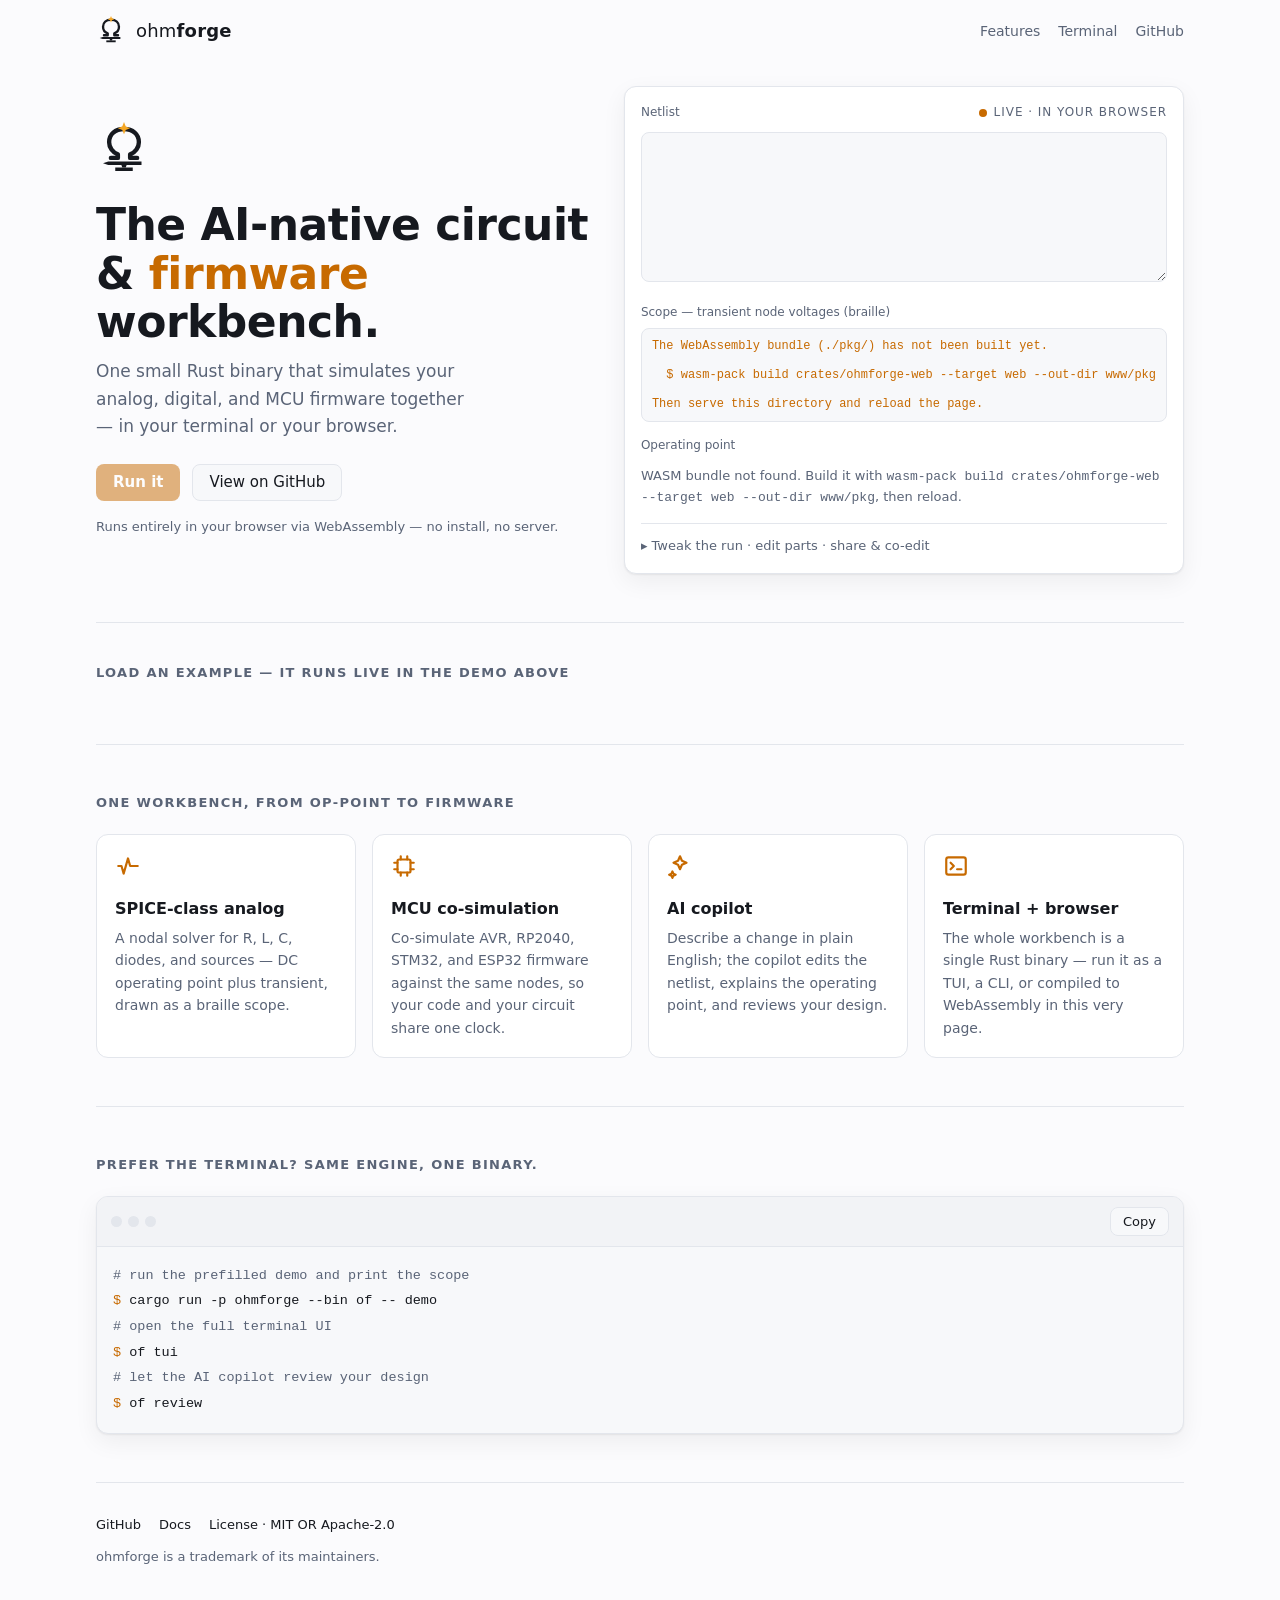
==== commit c7d7bc2b: "feat(web): live example gallery + tune slider on the landing; runnable BJT/op-amp/diode CLI examples" ====
--- a/crates/ohmforge-web/www/index.html
+++ b/crates/ohmforge-web/www/index.html
@@ -84,6 +84,19 @@
           </div>
           <pre class="scope" id="scope">(loading…)</pre>
 
+          <!-- Live "tune" slider — sweeps one component of the loaded example and
+               re-runs the sim on every drag, through the real edit_remove/edit_add
+               + simulate bindings. Hidden until an example with a tunable part is
+               loaded. -->
+          <div class="tune" id="tune-wrap" hidden>
+            <div class="tune-head">
+              <label id="tune-label" style="margin:0">Tune</label>
+              <span class="tune-val" id="tune-val"></span>
+            </div>
+            <input type="range" id="tune" aria-label="Tune a component and re-run live" />
+            <p class="tune-hint" id="tune-hint"></p>
+          </div>
+
           <div class="scope-label">
             <label style="margin:0">Operating point</label>
           </div>
@@ -152,6 +165,18 @@
           </details>
         </section>
       </header>
+
+      <!-- ---- Example gallery -------------------------------------- -->
+      <!-- A row of selectable circuits. Clicking a card loads its netlist +
+           view settings into the live demo above and runs it through the same
+           WASM `simulate` binding — no forked sim logic. Every circuit here is
+           one the browser engine (R/C/L/V nodal solver) actually simulates;
+           nonlinear parts (diodes, BJTs, op-amps) need the native shell and are
+           shipped as CLI examples instead (see examples/analog/). -->
+      <section class="gallery" id="gallery-sec" aria-label="Example circuit gallery">
+        <h2 class="section-title">Load an example — it runs live in the demo above</h2>
+        <div class="gallery-grid" id="gallery"></div>
+      </section>
 
       <!-- ---- Features --------------------------------------------- -->
       <section class="features" id="features">
@@ -267,46 +292,205 @@
         CoEdit,
       } = mod;
 
-      const DEMOS = {
-        "RC low-pass": `# out charges toward the 5 V rail through R1
+      // Value formatters for the tune readout + the raw netlist value string.
+      const ohms = (n) =>
+        n >= 1000 ? (n / 1000).toFixed(n % 1000 ? 1 : 0) + " kΩ" : n + " Ω";
+
+      // The example gallery. Each entry carries the netlist, the transient view
+      // settings, and (optionally) a `tune` descriptor: the one part the live
+      // slider sweeps, with the node names needed to re-place it via edit_add.
+      // Every circuit is pure R/C/L/V, so the browser engine simulates it as-is.
+      const GALLERY = [
+        {
+          key: "rc-lowpass",
+          title: "RC low-pass",
+          notice: "First-order charge — out eases toward the 5 V rail as C1 fills through R1.",
+          netlist: `# out charges toward the 5 V rail through R1
 .title rc-lowpass
 V1 in  gnd 5
 R1 in  out 1k
 C1 out gnd 1u
 `,
-        "RLC resonator": `# a series RLC — the output rings on the step
-.title rlc
+          duration: 0.005, step: 0.000005, probes: ["out"],
+          tune: { ref: "R1", nodeA: "in", nodeB: "out", min: 200, max: 6000, step: 50,
+            value: 1000, label: "R1 — cutoff", toValue: (n) => String(n),
+            display: ohms, hint: "Smaller R → faster charge (higher cutoff)." },
+        },
+        {
+          key: "rlc",
+          title: "RLC resonator",
+          notice: "Underdamped ring — the L–C tank overshoots the step and oscillates as it settles.",
+          netlist: `# a series RLC — the output rings on the step
+.title rlc-resonator
 V1 in  gnd 5
 R1 in  a   50
 L1 a   out 10m
 C1 out gnd 100n
 `,
-        "RC divider chain": `# two cascaded RC sections
-.title rc2
+          duration: 0.001, step: 0.000001, probes: ["out"],
+          tune: { ref: "R1", nodeA: "in", nodeB: "a", min: 5, max: 500, step: 5,
+            value: 50, label: "R1 — damping", toValue: (n) => String(n),
+            display: ohms, hint: "Low R rings hard; raise it to critically damp the ringing." },
+        },
+        {
+          key: "lc-ladder",
+          title: "LC ladder low-pass",
+          notice: "Fourth-order L–C ladder — a sharp filter whose step response overshoots past the rail.",
+          netlist: `# two-section LC ladder — resonant overshoot on the step
+.title lc-ladder
+V1 in  gnd 5
+L1 in  a   1m
+C1 a   gnd 220n
+L2 a   out 1m
+C2 out gnd 220n
+`,
+          duration: 0.0004, step: 0.0000004, probes: ["out"],
+          tune: { ref: "C1", nodeA: "a", nodeB: "gnd", min: 50, max: 680, step: 10,
+            value: 220, label: "C1 — tuning capacitor", toValue: (n) => n + "n",
+            display: (n) => n + " nF", hint: "More C slows the ladder and changes the overshoot." },
+        },
+        {
+          key: "rc-highpass",
+          title: "RC high-pass",
+          notice: "Differentiator — the step jumps straight through C1, then decays to zero as it blocks DC.",
+          netlist: `# RC high-pass — the step spikes then decays through R1
+.title rc-highpass
+V1 in  gnd 5
+C1 in  out 1u
+R1 out gnd 1k
+`,
+          duration: 0.005, step: 0.000005, probes: ["out"],
+          tune: { ref: "R1", nodeA: "out", nodeB: "gnd", min: 200, max: 6000, step: 50,
+            value: 1000, label: "R1 — decay time constant", toValue: (n) => String(n),
+            display: ohms, hint: "Bigger R → slower decay (τ = R·C)." },
+        },
+        {
+          key: "rc-ladder",
+          title: "Cascaded RC",
+          notice: "Two RC sections in series — a gentler, S-shaped rise with more delay than one stage.",
+          netlist: `# two cascaded RC sections — a two-pole roll-off
+.title rc-ladder
 V1 in  gnd 5
 R1 in  a   1k
 C1 a   gnd 100n
 R2 a   out 1k
 C2 out gnd 100n
 `,
-      };
+          duration: 0.002, step: 0.000002, probes: ["out"],
+          tune: { ref: "R2", nodeA: "a", nodeB: "out", min: 200, max: 6000, step: 50,
+            value: 1000, label: "R2 — second-stage resistor", toValue: (n) => String(n),
+            display: ohms, hint: "Tune the second pole and watch the knee move." },
+        },
+        {
+          key: "rl-step",
+          title: "RL step",
+          notice: "Inductor step — v(mid) jumps to the rail, then collapses as L1's current ramps up.",
+          netlist: `# RL step — the inductor voltage decays as its current ramps
+.title rl-step
+V1 in  gnd 5
+R1 in  mid 100
+L1 mid gnd 0.1
+`,
+          duration: 0.005, step: 0.000005, probes: ["mid"],
+          tune: { ref: "R1", nodeA: "in", nodeB: "mid", min: 20, max: 1000, step: 10,
+            value: 100, label: "R1 — L/R time constant", toValue: (n) => String(n),
+            display: ohms, hint: "Larger R → faster decay (τ = L/R)." },
+        },
+      ];
 
       const demoSel = $("demo");
       const netlist = $("netlist");
       const editErr = $("edit-err");
-
-      for (const name of Object.keys(DEMOS)) {
+      const galleryEl = $("gallery");
+
+      // The part the tune slider currently drives (null = no tunable example).
+      let activeTune = null;
+
+      // Build the gallery cards from GALLERY; a click loads that example.
+      for (const d of GALLERY) {
+        const card = document.createElement("button");
+        card.type = "button";
+        card.className = "gallery-card";
+        card.dataset.key = d.key;
+        const t = document.createElement("span");
+        t.className = "gc-title";
+        t.textContent = d.title;
+        const n = document.createElement("span");
+        n.className = "gc-notice";
+        n.textContent = d.notice;
+        card.append(t, n);
+        card.addEventListener("click", () => loadDemo(d.key));
+        galleryEl.appendChild(card);
+
         const o = document.createElement("option");
-        o.value = name;
-        o.textContent = name;
+        o.value = d.key;
+        o.textContent = d.title;
         demoSel.appendChild(o);
       }
-      demoSel.addEventListener("change", () => {
-        netlist.value = DEMOS[demoSel.value];
+      demoSel.addEventListener("change", () => loadDemo(demoSel.value));
+
+      // Load one gallery example into the live demo: set the netlist + view
+      // settings, configure (or hide) the tune slider, and run it.
+      function loadDemo(key) {
+        const d = GALLERY.find((g) => g.key === key) || GALLERY[0];
+        netlist.value = d.netlist;
+        $("duration").value = d.duration;
+        $("step").value = d.step;
+        $("probes").value = (d.probes || []).join(" ");
+        demoSel.value = d.key;
+        for (const c of galleryEl.querySelectorAll(".gallery-card")) {
+          c.classList.toggle("active", c.dataset.key === d.key);
+        }
+        configureTune(d.tune);
         refreshParts();
         runSim();
-      });
-      netlist.value = DEMOS[Object.keys(DEMOS)[0]];
+      }
+
+      // Point the slider at an example's tunable part (or hide it).
+      function configureTune(tune) {
+        const wrap = $("tune-wrap");
+        if (!tune) {
+          activeTune = null;
+          wrap.hidden = true;
+          return;
+        }
+        activeTune = tune;
+        const s = $("tune");
+        s.min = tune.min;
+        s.max = tune.max;
+        s.step = tune.step;
+        s.value = tune.value;
+        $("tune-label").textContent = tune.label;
+        $("tune-val").textContent = tune.display(tune.value);
+        $("tune-hint").textContent = tune.hint || "";
+        wrap.hidden = false;
+      }
+
+      // Slider drag: rewrite the one part via the real edit_remove/edit_add
+      // bindings, then re-run through `simulate` — the engine's speed on show.
+      function applyTune() {
+        if (!activeTune) return;
+        const raw = parseFloat($("tune").value);
+        $("tune-val").textContent = activeTune.display(raw);
+        try {
+          const removed = edit_remove(netlist.value, activeTune.ref);
+          netlist.value = edit_add(
+            removed,
+            activeTune.ref,
+            activeTune.nodeA,
+            activeTune.nodeB,
+            activeTune.toValue(raw)
+          );
+        } catch (e) {
+          editErr.textContent = String(e);
+          return;
+        }
+        runSim();
+      }
+
+      // Pre-init: show the first example's netlist so the textarea isn't blank
+      // while the engine loads (handlers are wired once init() resolves).
+      netlist.value = GALLERY[0].netlist;
 
       // The probed node names, split on whitespace/commas (empty tokens dropped).
       const probeList = () =>
@@ -510,14 +694,27 @@
           $("share").addEventListener("click", shareLink);
           $("p-add").addEventListener("click", addPart);
           $("coedit").addEventListener("click", toggleCoedit);
-          // Typing in the netlist keeps the parts list in sync (no re-run).
-          netlist.addEventListener("input", refreshParts);
-          // A shared link (#…) wins over the default demo: load it, then run.
-          loadFromHash();
-          runSim(); // first result visible on load — no tap needed
+          $("tune").addEventListener("input", applyTune);
+          // Typing in the netlist keeps the parts list in sync (no re-run); a
+          // hand edit also detaches the tune slider (it no longer matches).
+          netlist.addEventListener("input", () => {
+            configureTune(null);
+            refreshParts();
+          });
+          // A shared link (#…) wins over the default example; otherwise load the
+          // first gallery card. Either way the first result is visible on load.
+          if (loadFromHash()) {
+            configureTune(null);
+            runSim();
+          } else {
+            loadDemo(GALLERY[0].key);
+          }
           // Follow in-page hash changes (e.g. back/forward, pasted #link).
           window.addEventListener("hashchange", () => {
-            if (loadFromHash()) runSim();
+            if (loadFromHash()) {
+              configureTune(null);
+              runSim();
+            }
           });
         })
         .catch((e) => {
--- a/crates/ohmforge-web/www/style.css
+++ b/crates/ohmforge-web/www/style.css
@@ -286,9 +286,82 @@
 footer .foot-links a:hover { color: var(--accent); }
 footer .tm { margin: 0; }
 
+/* ---- Tune slider (live component sweep in the demo panel) ----------- */
+.tune {
+  margin-top: 14px;
+  padding: 12px 14px;
+  background: var(--bg-soft);
+  border: 1px solid var(--border);
+  border-radius: 8px;
+}
+.tune-head { display: flex; align-items: baseline; justify-content: space-between; gap: 10px; }
+.tune-head label { margin: 0; color: var(--ink); font-weight: 600; font-size: 13px; }
+.tune-val { font: 13px ui-monospace, SFMono-Regular, Menlo, Consolas, monospace; color: var(--accent); font-weight: 600; }
+.tune input[type="range"] {
+  -webkit-appearance: none;
+  appearance: none;
+  width: 100%;
+  height: 6px;
+  margin: 12px 0 4px;
+  border-radius: 999px;
+  background: var(--border);
+  cursor: pointer;
+}
+.tune input[type="range"]::-webkit-slider-thumb {
+  -webkit-appearance: none;
+  appearance: none;
+  width: 18px; height: 18px;
+  border-radius: 50%;
+  background: var(--accent);
+  border: 2px solid var(--panel);
+  box-shadow: var(--shadow);
+}
+.tune input[type="range"]::-moz-range-thumb {
+  width: 18px; height: 18px;
+  border-radius: 50%;
+  background: var(--accent);
+  border: 2px solid var(--panel);
+  box-shadow: var(--shadow);
+}
+.tune input[type="range"]:focus-visible { outline: 2px solid var(--accent); outline-offset: 4px; }
+.tune-hint { margin: 2px 0 0; font-size: 12px; color: var(--muted); }
+
+/* ---- Example gallery ------------------------------------------------ */
+section.gallery { padding: 40px 0; border-top: 1px solid var(--border); }
+.gallery-grid { display: grid; grid-template-columns: repeat(3, 1fr); gap: 14px; }
+.gallery-card {
+  display: flex;
+  flex-direction: column;
+  gap: 6px;
+  text-align: left;
+  background: var(--panel);
+  color: var(--ink);
+  border: 1px solid var(--border);
+  border-radius: 12px;
+  padding: 16px;
+  font: inherit;
+  cursor: pointer;
+  transition: border-color 0.15s ease, box-shadow 0.15s ease, transform 0.15s ease;
+}
+.gallery-card:hover { border-color: var(--accent); box-shadow: var(--shadow); transform: translateY(-1px); }
+.gallery-card:focus-visible { outline: 2px solid var(--accent); outline-offset: 2px; }
+.gallery-card.active { border-color: var(--accent); box-shadow: inset 0 0 0 1px var(--accent); }
+.gallery-card .gc-title { font-weight: 600; font-size: 15px; }
+.gallery-card .gc-title::before {
+  content: "";
+  display: inline-block;
+  width: 8px; height: 8px;
+  border-radius: 2px;
+  background: var(--accent);
+  margin-right: 8px;
+  vertical-align: middle;
+}
+.gallery-card .gc-notice { color: var(--muted); font-size: 13px; line-height: 1.45; }
+
 /* ---- Responsive ----------------------------------------------------- */
 @media (max-width: 900px) {
   .feature-grid { grid-template-columns: repeat(2, 1fr); }
+  .gallery-grid { grid-template-columns: repeat(2, 1fr); }
 }
 @media (max-width: 780px) {
   .hero { grid-template-columns: 1fr; gap: 24px; padding-bottom: 32px; }
@@ -296,6 +369,7 @@
 }
 @media (max-width: 520px) {
   .feature-grid { grid-template-columns: 1fr; }
+  .gallery-grid { grid-template-columns: 1fr; }
   .nav-links { gap: 14px; }
   .hero .ctas .btn { flex: 1 1 auto; justify-content: center; }
 }
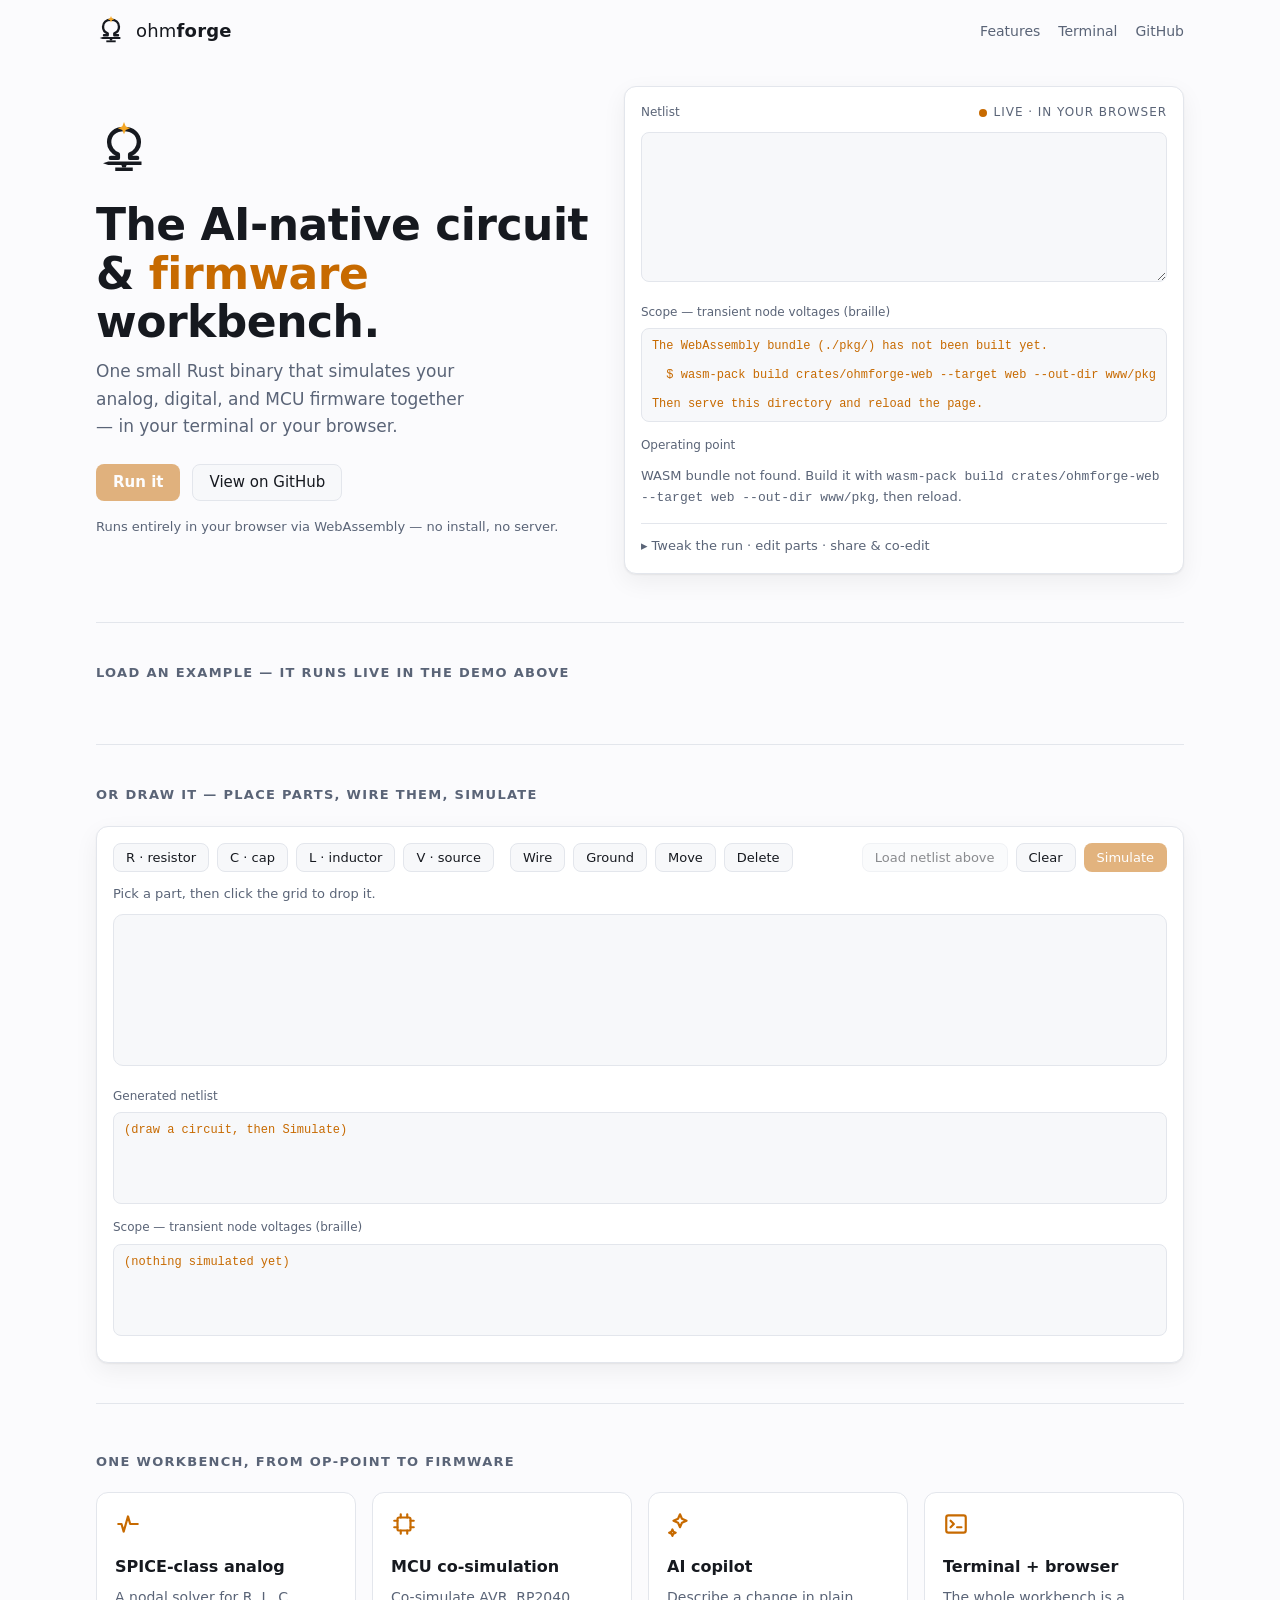
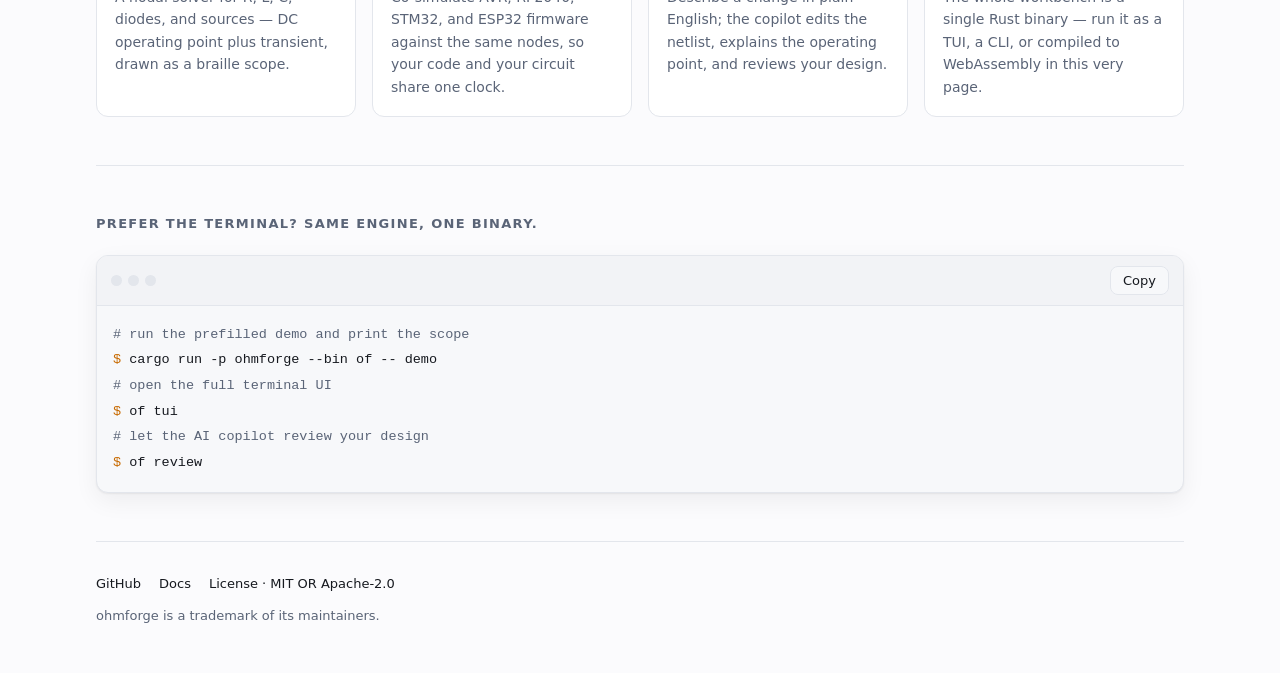
==== commit 594db8e6: "feat(web): drag-and-drop schematic canvas (CP-WEB.8) Add a visual schematic editor to ohmforge-web: " ====
--- a/crates/ohmforge-web/www/index.html
+++ b/crates/ohmforge-web/www/index.html
@@ -178,6 +178,49 @@
         <div class="gallery-grid" id="gallery"></div>
       </section>
 
+      <!-- ---- Drag-and-drop schematic canvas (CP-WEB.8) ------------ -->
+      <!-- Draw a circuit with the mouse: pick a part, click the grid to drop
+           it, wire terminals together, pin a ground, then Simulate. The canvas
+           serializes to the SAME R/C/L/V netlist the demo above runs — via the
+           host-tested `Schematic` model (canvas_netlist/canvas_layout bindings),
+           not a forked editor. Desktop-first (mouse); on a phone the grid is
+           hidden and the text/parts form above stays the way to build. -->
+      <section class="canvas-sec" id="canvas-sec" aria-label="Visual schematic canvas">
+        <h2 class="section-title">Or draw it — place parts, wire them, simulate</h2>
+        <section class="panel canvas-panel">
+          <div class="cv-tools" id="cv-tools" role="toolbar" aria-label="Canvas tools">
+            <span class="cv-group">
+              <button type="button" class="btn small cv-tool" data-tool="R">R · resistor</button>
+              <button type="button" class="btn small cv-tool" data-tool="C">C · cap</button>
+              <button type="button" class="btn small cv-tool" data-tool="L">L · inductor</button>
+              <button type="button" class="btn small cv-tool" data-tool="V">V · source</button>
+            </span>
+            <span class="cv-group">
+              <button type="button" class="btn small cv-tool" data-tool="wire">Wire</button>
+              <button type="button" class="btn small cv-tool" data-tool="gnd">Ground</button>
+              <button type="button" class="btn small cv-tool" data-tool="move">Move</button>
+              <button type="button" class="btn small cv-tool" data-tool="delete">Delete</button>
+            </span>
+            <span class="cv-group cv-actions">
+              <button type="button" id="cv-load" class="btn small" disabled>Load netlist above</button>
+              <button type="button" id="cv-clear" class="btn small">Clear</button>
+              <button type="button" id="cv-run" class="btn primary small" disabled>Simulate</button>
+            </span>
+          </div>
+          <p class="cv-hint" id="cv-hint">Pick a part, then click the grid to drop it.</p>
+          <div class="cv-stage">
+            <svg id="cv-svg" class="cv-svg" aria-label="Schematic grid — draw with the mouse"></svg>
+            <p class="cv-mobile-note">The drawing canvas needs a mouse — open this page on a desktop to draw, or use the parts form in the demo above.</p>
+          </div>
+          <div class="scope-label"><label style="margin:0">Generated netlist</label></div>
+          <pre class="scope" id="cv-netlist">(draw a circuit, then Simulate)</pre>
+          <div class="scope-label"><label style="margin:0">Scope — transient node voltages (braille)</label></div>
+          <pre class="scope" id="cv-scope">(nothing simulated yet)</pre>
+          <p id="cv-err" class="err"></p>
+          <p id="cv-status" class="status"></p>
+        </section>
+      </section>
+
       <!-- ---- Features --------------------------------------------- -->
       <section class="features" id="features">
         <h2 class="section-title">One workbench, from op-point to firmware</h2>
@@ -289,6 +332,8 @@
         edit_remove,
         encode_session_share,
         decode_session_share,
+        canvas_netlist,
+        canvas_layout,
         CoEdit,
       } = mod;
 
@@ -683,6 +728,269 @@
         runSim();
       }
 
+      // --- Drag-and-drop schematic canvas (CP-WEB.8) ---------------------
+      // A small visual editor over the host-tested `Schematic` model. JS owns
+      // the geometry (parts on a grid, wires, ground markers); to simulate it
+      // serializes to the canvas blob the Rust `canvas_netlist` binding parses
+      // into the same R/C/L/V netlist the demo runs — so there is no forked
+      // editor and the canvas can never emit something the engine won't run.
+      const CV = (() => {
+        const svg = $("cv-svg");
+        const SVGNS = "http://www.w3.org/2000/svg";
+        const U = 26; // px per grid unit
+        const PAD = 20; // px border padding
+        const COLS = 22,
+          ROWS = 13; // grid extent (in units)
+        const DEFAULTS = { R: "1k", C: "100n", L: "1m", V: "5" };
+
+        let parts = []; // {ref, kind, value, a:{x,y}, b:{x,y}}
+        let wires = []; // {from:{x,y}, to:{x,y}}
+        let grounds = []; // {x,y}
+        let counters = { R: 0, C: 0, L: 0, V: 0 };
+        let tool = "R";
+        let wireStart = null; // first endpoint while wiring
+        let drag = null; // {ref, ox, oy} while moving
+
+        const sx = (gx) => PAD + gx * U;
+        const sy = (gy) => PAD + gy * U;
+        const toGrid = (clientX, clientY) => {
+          const r = svg.getBoundingClientRect();
+          return {
+            x: Math.max(0, Math.min(COLS, Math.round((clientX - r.left - PAD) / U))),
+            y: Math.max(0, Math.min(ROWS, Math.round((clientY - r.top - PAD) / U))),
+          };
+        };
+        const eqpt = (p, q) => p.x === q.x && p.y === q.y;
+        const dist2 = (px, py, x, y) => (px - x) ** 2 + (py - y) ** 2;
+
+        function setTool(t) {
+          tool = t;
+          wireStart = null;
+          for (const b of $("cv-tools").querySelectorAll(".cv-tool"))
+            b.classList.toggle("active", b.dataset.tool === t);
+          const hints = {
+            R: "Click the grid to drop a resistor.",
+            C: "Click the grid to drop a capacitor.",
+            L: "Click the grid to drop an inductor.",
+            V: "Click the grid to drop a voltage source.",
+            wire: "Click a terminal, then another, to run a wire.",
+            gnd: "Click a point to pin it to ground.",
+            move: "Drag a part to move it.",
+            delete: "Click a part, wire, or ground to delete it.",
+          };
+          $("cv-hint").textContent = hints[t] || "";
+        }
+
+        // --- rendering -----------------------------------------------------
+        function el(name, attrs, kids) {
+          const n = document.createElementNS(SVGNS, name);
+          for (const k in attrs) n.setAttribute(k, attrs[k]);
+          if (kids) for (const c of kids) n.appendChild(c);
+          return n;
+        }
+        function draw() {
+          svg.setAttribute("viewBox", `0 0 ${PAD * 2 + COLS * U} ${PAD * 2 + ROWS * U}`);
+          svg.innerHTML = "";
+          // grid dots
+          for (let i = 0; i <= COLS; i++)
+            for (let j = 0; j <= ROWS; j++)
+              svg.appendChild(el("circle", { cx: sx(i), cy: sy(j), r: 1, class: "cv-dot" }));
+          // wires
+          for (const w of wires)
+            svg.appendChild(
+              el("line", {
+                x1: sx(w.from.x), y1: sy(w.from.y), x2: sx(w.to.x), y2: sy(w.to.y),
+                class: "cv-wire",
+              })
+            );
+          // grounds
+          for (const g of grounds) {
+            const x = sx(g.x), y = sy(g.y);
+            svg.appendChild(el("line", { x1: x, y1: y, x2: x, y2: y + 10, class: "cv-wire" }));
+            svg.appendChild(el("line", { x1: x - 9, y1: y + 10, x2: x + 9, y2: y + 10, class: "cv-gnd" }));
+            svg.appendChild(el("line", { x1: x - 5, y1: y + 14, x2: x + 5, y2: y + 14, class: "cv-gnd" }));
+            svg.appendChild(el("line", { x1: x - 2, y1: y + 18, x2: x + 2, y2: y + 18, class: "cv-gnd" }));
+          }
+          // parts
+          for (const p of parts) {
+            const ax = sx(p.a.x), ay = sy(p.a.y), bx = sx(p.b.x), by = sy(p.b.y);
+            const mx = (ax + bx) / 2, my = (ay + by) / 2;
+            svg.appendChild(el("line", { x1: ax, y1: ay, x2: bx, y2: by, class: "cv-lead" }));
+            svg.appendChild(
+              el("rect", {
+                x: mx - 16, y: my - 10, width: 32, height: 20, rx: 4, class: "cv-body",
+                "data-ref": p.ref,
+              })
+            );
+            svg.appendChild(
+              el("text", { x: mx, y: my - 13, class: "cv-ref", "text-anchor": "middle" }, [
+                document.createTextNode(`${p.ref} ${p.value}`),
+              ])
+            );
+            for (const t of [p.a, p.b])
+              svg.appendChild(el("circle", { cx: sx(t.x), cy: sy(t.y), r: 3.5, class: "cv-pin" }));
+          }
+          if (wireStart)
+            svg.appendChild(el("circle", { cx: sx(wireStart.x), cy: sy(wireStart.y), r: 5, class: "cv-pending" }));
+        }
+
+        // --- hit testing ---------------------------------------------------
+        const nearPart = (g) =>
+          parts.find((p) => {
+            const mx = (p.a.x + p.b.x) / 2, my = (p.a.y + p.b.y) / 2;
+            return dist2(g.x, g.y, mx, my) <= 1.3 || eqpt(p.a, g) || eqpt(p.b, g);
+          });
+        const nearWire = (g) =>
+          wires.findIndex((w) => eqpt(w.from, g) || eqpt(w.to, g));
+        const nearGround = (g) => grounds.findIndex((gg) => eqpt(gg, g));
+
+        // --- mouse ---------------------------------------------------------
+        function onDown(ev) {
+          const g = toGrid(ev.clientX, ev.clientY);
+          if (["R", "C", "L", "V"].includes(tool)) {
+            counters[tool] += 1;
+            parts.push({
+              ref: tool + counters[tool], kind: tool, value: DEFAULTS[tool],
+              a: { x: g.x, y: g.y }, b: { x: Math.min(COLS, g.x + 3), y: g.y },
+            });
+            draw();
+          } else if (tool === "wire") {
+            if (!wireStart) wireStart = g;
+            else {
+              if (!eqpt(wireStart, g)) wires.push({ from: wireStart, to: g });
+              wireStart = null;
+            }
+            draw();
+          } else if (tool === "gnd") {
+            if (nearGround(g) < 0) grounds.push(g);
+            draw();
+          } else if (tool === "move") {
+            const p = nearPart(g);
+            if (p) drag = { ref: p.ref, ox: g.x - p.a.x, oy: g.y - p.a.y };
+          } else if (tool === "delete") {
+            const p = nearPart(g);
+            if (p) parts = parts.filter((q) => q.ref !== p.ref);
+            else {
+              const wi = nearWire(g);
+              if (wi >= 0) wires.splice(wi, 1);
+              else {
+                const gi = nearGround(g);
+                if (gi >= 0) grounds.splice(gi, 1);
+              }
+            }
+            draw();
+          }
+        }
+        function onMove(ev) {
+          if (!drag) return;
+          const g = toGrid(ev.clientX, ev.clientY);
+          const p = parts.find((q) => q.ref === drag.ref);
+          if (!p) return;
+          const dx = g.x - drag.ox - p.a.x, dy = g.y - drag.oy - p.a.y;
+          p.a = { x: p.a.x + dx, y: p.a.y + dy };
+          p.b = { x: p.b.x + dx, y: p.b.y + dy };
+          draw();
+        }
+        function onUp() {
+          drag = null;
+        }
+        function onDbl(ev) {
+          const p = nearPart(toGrid(ev.clientX, ev.clientY));
+          if (!p) return;
+          const v = window.prompt(`Value for ${p.ref}`, p.value);
+          if (v != null && v.trim()) p.value = v.trim();
+          draw();
+        }
+
+        // --- serialize to the canvas blob the Rust model parses -----------
+        function blob() {
+          const lines = [];
+          for (const p of parts)
+            lines.push(`P ${p.ref} ${p.value} ${p.a.x} ${p.a.y} ${p.b.x} ${p.b.y}`);
+          for (const w of wires)
+            lines.push(`W ${w.from.x} ${w.from.y} ${w.to.x} ${w.to.y}`);
+          for (const g of grounds) lines.push(`G ${g.x} ${g.y}`);
+          return lines.join("\n") + "\n";
+        }
+
+        function simulate_() {
+          $("cv-err").textContent = "";
+          if (parts.length === 0) {
+            $("cv-err").textContent = "Draw at least one part first.";
+            return;
+          }
+          let netlist;
+          try {
+            netlist = canvas_netlist(blob());
+          } catch (e) {
+            $("cv-err").textContent = String(e);
+            return;
+          }
+          $("cv-netlist").textContent = netlist.trim() || "(empty)";
+          try {
+            const r = JSON.parse(simulate(netlist, 0.005, 0));
+            $("cv-scope").textContent = r.scope || "(no scope)";
+            $("cv-status").textContent = `OK — ${r.nodes.length} node(s), ${r.x.length} transient sample(s).`;
+          } catch (e) {
+            $("cv-scope").textContent = "(simulation failed)";
+            $("cv-err").textContent = String(e);
+          }
+        }
+
+        // Pull the current demo netlist onto the canvas via `canvas_layout`.
+        function loadFromNetlist() {
+          $("cv-err").textContent = "";
+          let layout;
+          try {
+            layout = JSON.parse(canvas_layout(netlist.value));
+          } catch (e) {
+            $("cv-err").textContent = String(e);
+            return;
+          }
+          counters = { R: 0, C: 0, L: 0, V: 0 };
+          parts = layout.parts.map((p) => {
+            const kind = p.reference[0].toUpperCase();
+            const n = parseInt(p.reference.slice(1), 10);
+            if (counters[kind] != null && Number.isFinite(n))
+              counters[kind] = Math.max(counters[kind], n);
+            return {
+              ref: p.reference, kind, value: p.value,
+              a: { x: p.ax, y: p.ay }, b: { x: p.bx, y: p.by },
+            };
+          });
+          wires = layout.wires.map((w) => ({ from: { x: w.x1, y: w.y1 }, to: { x: w.x2, y: w.y2 } }));
+          grounds = layout.grounds.map((g) => ({ x: g.x, y: g.y }));
+          draw();
+          simulate_();
+        }
+
+        function clear_() {
+          parts = []; wires = []; grounds = [];
+          counters = { R: 0, C: 0, L: 0, V: 0 };
+          wireStart = null; drag = null;
+          $("cv-netlist").textContent = "(draw a circuit, then Simulate)";
+          $("cv-scope").textContent = "(nothing simulated yet)";
+          $("cv-err").textContent = "";
+          $("cv-status").textContent = "";
+          draw();
+        }
+
+        function wire() {
+          for (const b of $("cv-tools").querySelectorAll(".cv-tool"))
+            b.addEventListener("click", () => setTool(b.dataset.tool));
+          svg.addEventListener("mousedown", onDown);
+          svg.addEventListener("mousemove", onMove);
+          window.addEventListener("mouseup", onUp);
+          svg.addEventListener("dblclick", onDbl);
+          $("cv-run").addEventListener("click", simulate_);
+          $("cv-load").addEventListener("click", loadFromNetlist);
+          $("cv-clear").addEventListener("click", clear_);
+          setTool("R");
+          draw();
+        }
+        return { wire, enable: () => ($("cv-run").disabled = $("cv-load").disabled = false) };
+      })();
+
       init()
         .then(() => {
           statusEl.textContent = "Ready.";
@@ -690,6 +998,8 @@
           $("share").disabled = false;
           $("p-add").disabled = false;
           $("coedit").disabled = false;
+          CV.wire();
+          CV.enable();
           $("run").addEventListener("click", runSim);
           $("share").addEventListener("click", shareLink);
           $("p-add").addEventListener("click", addPart);
--- a/crates/ohmforge-web/www/style.css
+++ b/crates/ohmforge-web/www/style.css
@@ -358,6 +358,36 @@
 }
 .gallery-card .gc-notice { color: var(--muted); font-size: 13px; line-height: 1.45; }
 
+/* ---- Schematic canvas (CP-WEB.8) ------------------------------------ */
+section.canvas-sec { padding: 40px 0; border-top: 1px solid var(--border); }
+.canvas-panel { display: block; }
+.cv-tools { display: flex; flex-wrap: wrap; gap: 10px 16px; align-items: center; }
+.cv-group { display: inline-flex; flex-wrap: wrap; gap: 8px; }
+.cv-group.cv-actions { margin-left: auto; }
+.cv-tool.active { border-color: var(--accent); box-shadow: inset 0 0 0 1px var(--accent); color: var(--accent); }
+.cv-hint { margin: 12px 0 0; font-size: 13px; color: var(--muted); }
+.cv-stage { margin-top: 10px; }
+.cv-svg {
+  width: 100%;
+  height: auto;
+  background: var(--field);
+  border: 1px solid var(--border);
+  border-radius: 10px;
+  touch-action: none;
+  cursor: crosshair;
+  user-select: none;
+}
+.cv-mobile-note { display: none; margin: 0; font-size: 13px; color: var(--muted); }
+/* SVG primitives (stroke/fill track the theme tokens). */
+.cv-dot { fill: var(--border); }
+.cv-wire { stroke: var(--muted); stroke-width: 2; stroke-linecap: round; }
+.cv-gnd { stroke: var(--muted); stroke-width: 2; stroke-linecap: round; }
+.cv-lead { stroke: var(--accent); stroke-width: 2; }
+.cv-body { fill: var(--panel); stroke: var(--accent); stroke-width: 2; }
+.cv-ref { fill: var(--ink); font: 11px ui-monospace, SFMono-Regular, Menlo, Consolas, monospace; }
+.cv-pin { fill: var(--accent); }
+.cv-pending { fill: none; stroke: var(--accent); stroke-width: 2; }
+
 /* ---- Responsive ----------------------------------------------------- */
 @media (max-width: 900px) {
   .feature-grid { grid-template-columns: repeat(2, 1fr); }
@@ -373,3 +403,10 @@
   .nav-links { gap: 14px; }
   .hero .ctas .btn { flex: 1 1 auto; justify-content: center; }
 }
+/* The drawing canvas is mouse-driven; on a phone hide the grid and point to
+   the text/parts form above, which still builds and simulates circuits. */
+@media (max-width: 640px) {
+  .cv-svg, .cv-group:first-child, #cv-tools .cv-tool[data-tool="move"] { display: none; }
+  .cv-mobile-note { display: block; }
+  .cv-group.cv-actions { margin-left: 0; }
+}
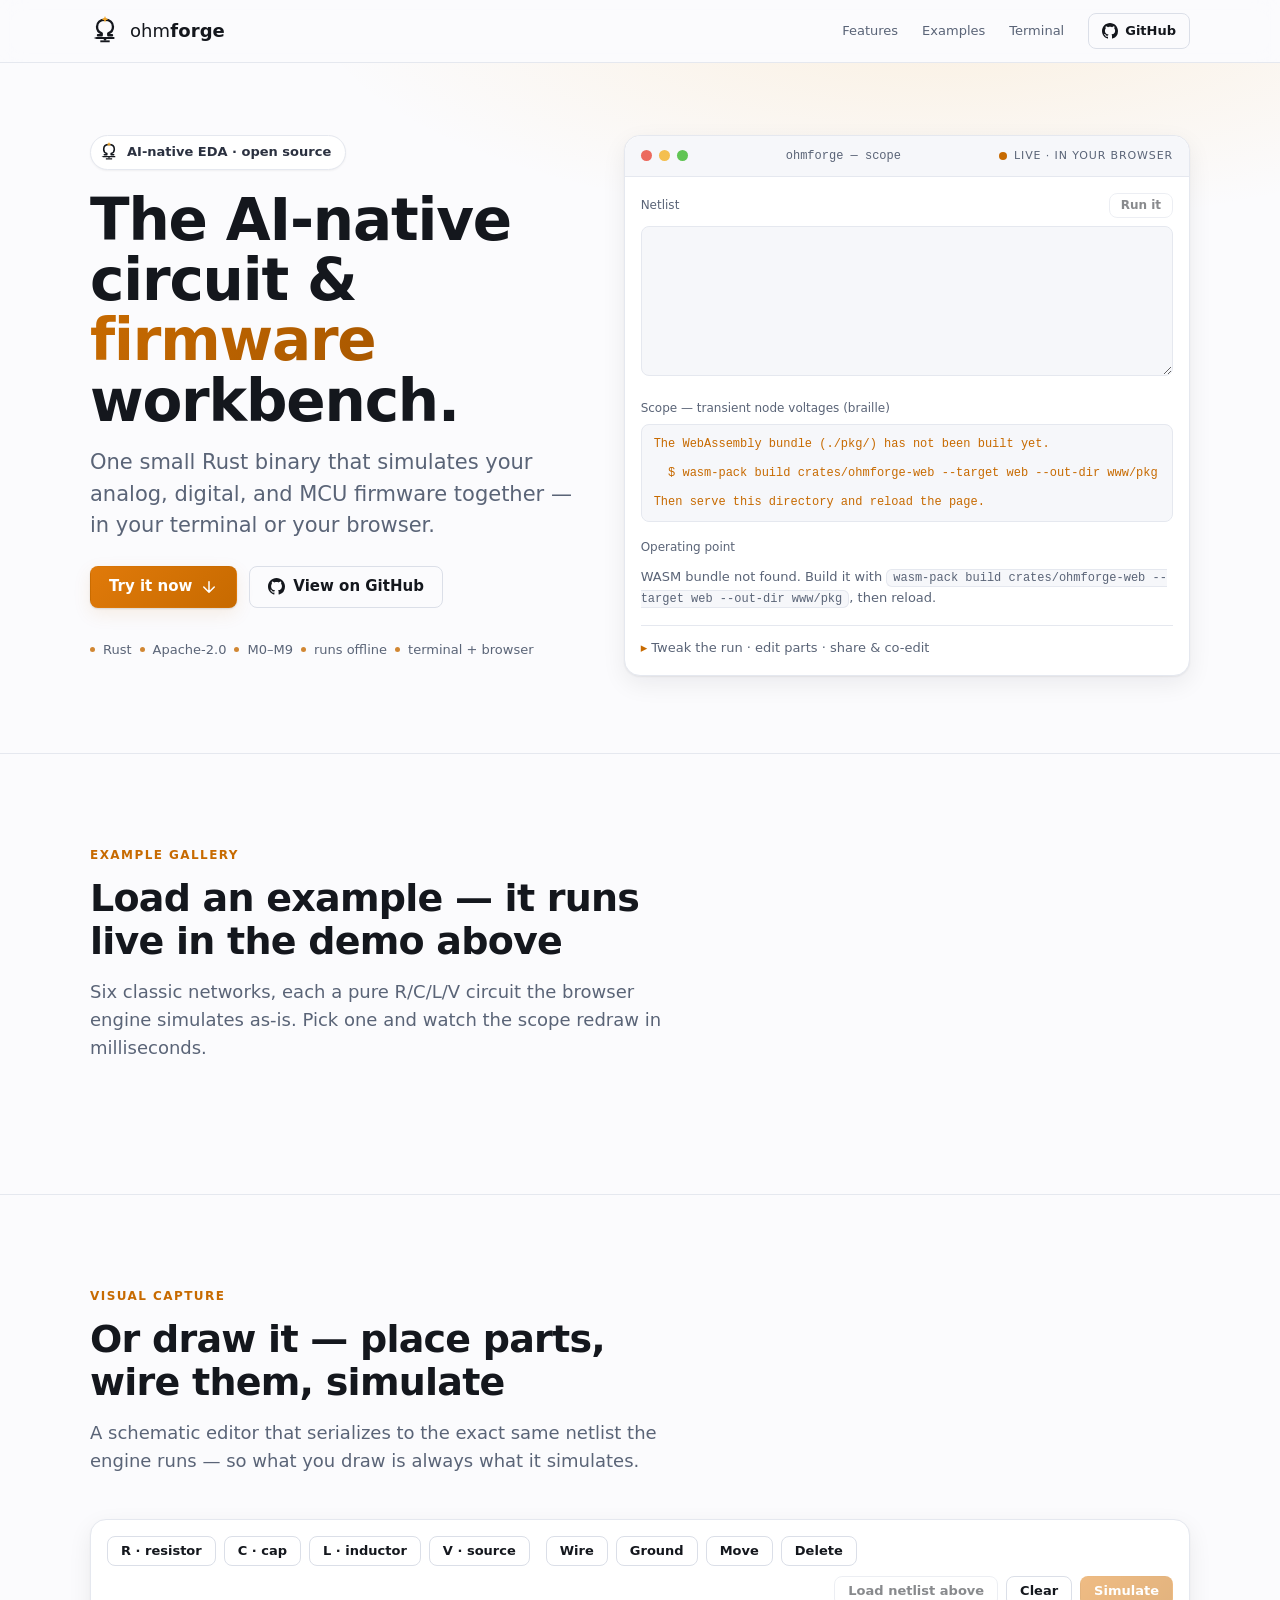
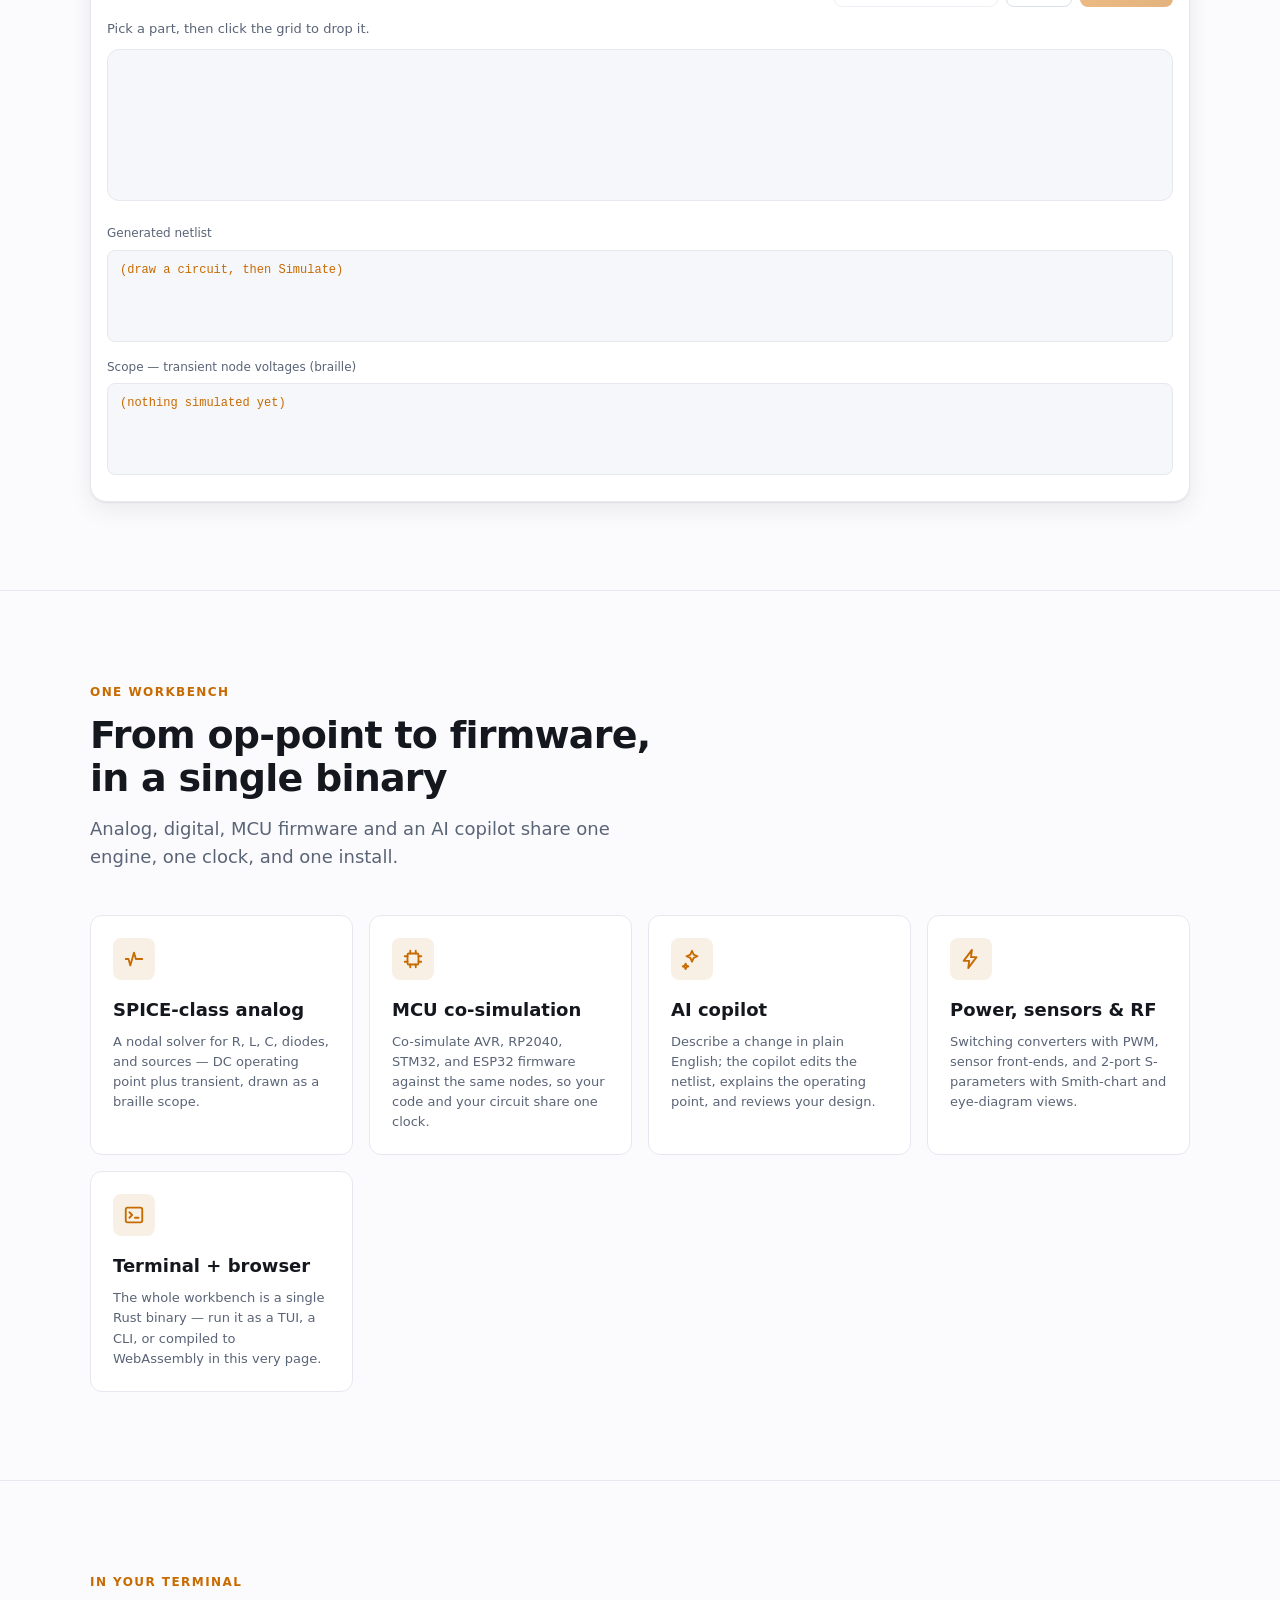
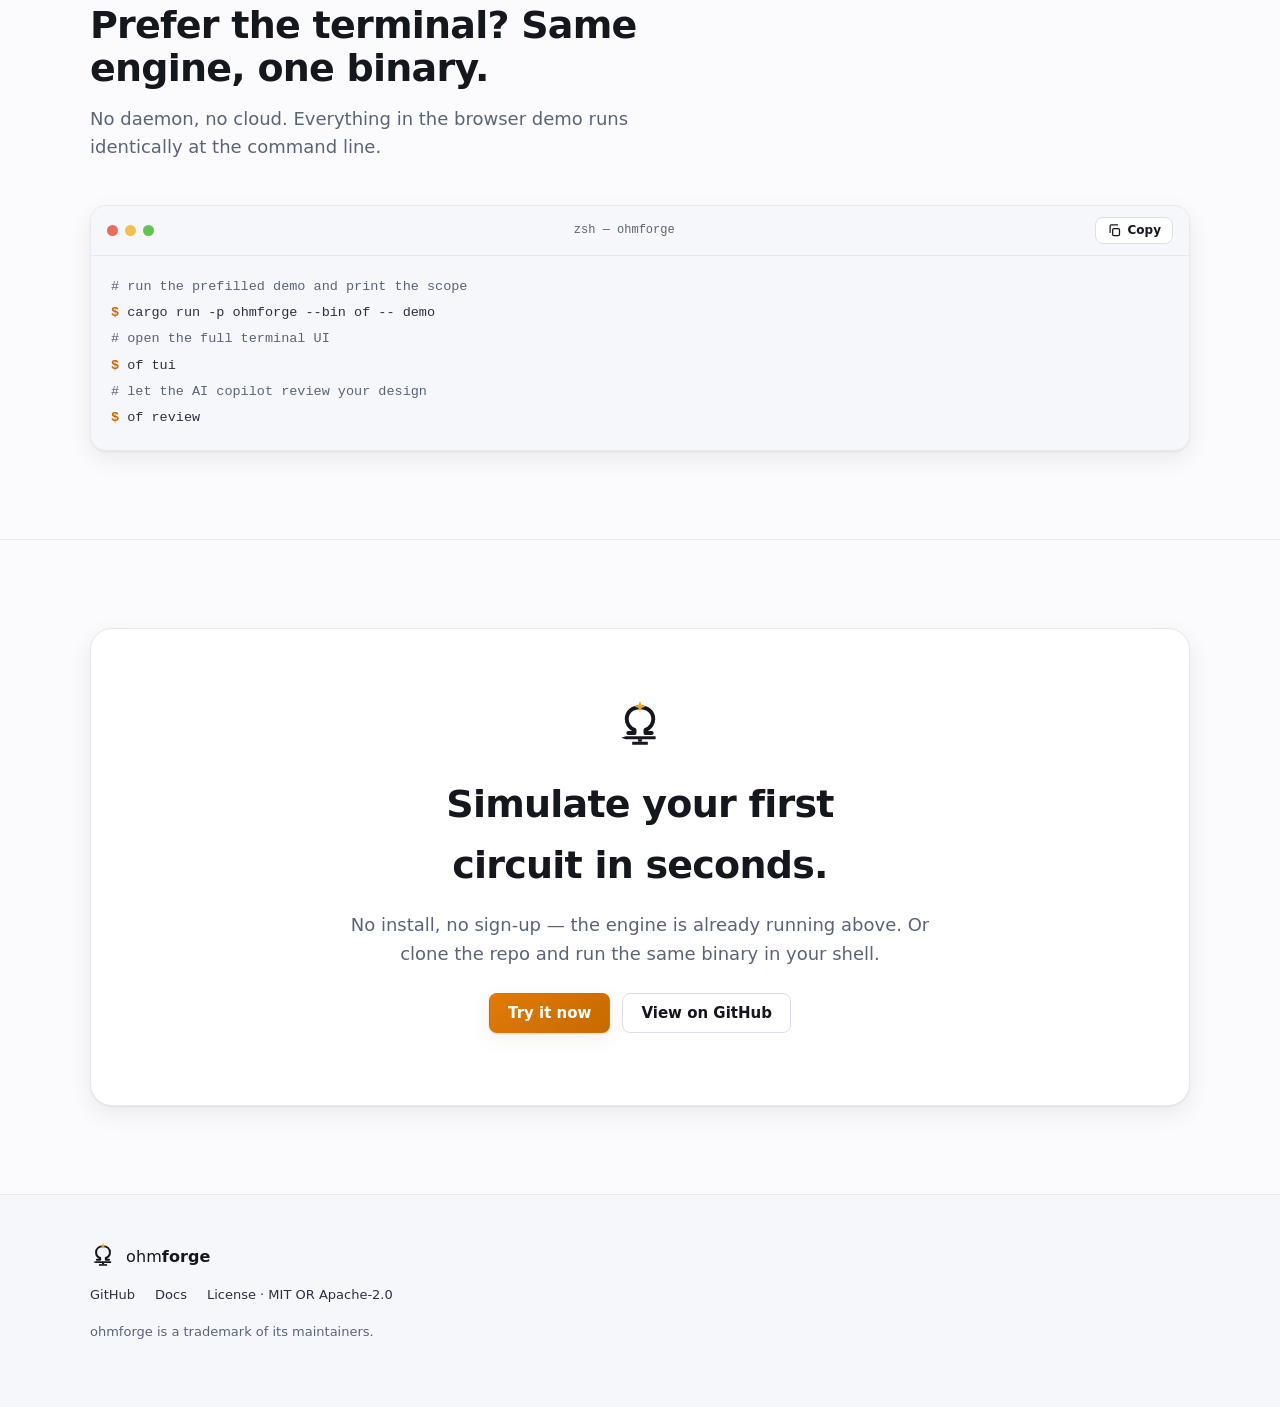
==== commit d37a6c6f: "feat(web): elite landing-page redesign (hero demo, gallery, canvas) Rewrite the ohmforge web landing" ====
--- a/crates/ohmforge-web/www/index.html
+++ b/crates/ohmforge-web/www/index.html
@@ -8,6 +8,8 @@
       name="description"
       content="ohmforge — the AI-native circuit & firmware workbench: one small Rust binary that simulates your analog, digital, and MCU firmware together, in your terminal or your browser."
     />
+    <meta name="theme-color" content="#fbfbfd" media="(prefers-color-scheme: light)" />
+    <meta name="theme-color" content="#0f1115" media="(prefers-color-scheme: dark)" />
     <link rel="icon" href="./ohmforge-mark.svg" type="image/svg+xml" />
     <link rel="stylesheet" href="./style.css" />
   </head>
@@ -38,133 +40,165 @@
       </defs>
     </svg>
 
-    <div class="wrap">
-      <!-- ---- Nav ---------------------------------------------------- -->
-      <nav class="nav">
+    <a class="skip-link" href="#try">Skip to the live demo</a>
+
+    <!-- ---- Site header / nav ------------------------------------- -->
+    <header class="site-header">
+      <div class="container nav">
         <a class="brand" href="./" aria-label="ohmforge home">
-          <svg class="mark" viewBox="0 0 64 64"><use href="#of-mark" /></svg>
+          <svg class="mark" viewBox="0 0 64 64" aria-hidden="true"><use href="#of-mark" /></svg>
           <span class="name">ohm<b>forge</b></span>
         </a>
-        <div class="nav-links">
-          <a href="#features">Features</a>
-          <a href="#terminal">Terminal</a>
-          <a href="https://github.com/ohmforge/ohmforge">GitHub</a>
+        <nav class="nav-links" aria-label="Primary">
+          <a class="nav-link" href="#features">Features</a>
+          <a class="nav-link" href="#gallery-sec">Examples</a>
+          <a class="nav-link" href="#terminal">Terminal</a>
+          <a class="nav-gh" href="https://github.com/ohmforge/ohmforge">
+            <svg viewBox="0 0 16 16" width="16" height="16" fill="currentColor" aria-hidden="true"><path d="M8 0C3.58 0 0 3.58 0 8c0 3.54 2.29 6.53 5.47 7.59.4.07.55-.17.55-.38 0-.19-.01-.82-.01-1.49-2.01.37-2.53-.49-2.69-.94-.09-.23-.48-.94-.82-1.13-.28-.15-.68-.52-.01-.53.63-.01 1.08.58 1.23.82.72 1.21 1.87.87 2.33.66.07-.52.28-.87.51-1.07-1.78-.2-3.64-.89-3.64-3.95 0-.87.31-1.59.82-2.15-.08-.2-.36-1.02.08-2.12 0 0 .67-.21 2.2.82.64-.18 1.32-.27 2-.27.68 0 1.36.09 2 .27 1.53-1.04 2.2-.82 2.2-.82.44 1.1.16 1.92.08 2.12.51.56.82 1.27.82 2.15 0 3.07-1.87 3.75-3.65 3.95.29.25.54.73.54 1.48 0 1.07-.01 1.93-.01 2.2 0 .21.15.46.55.38A8.01 8.01 0 0 0 16 8c0-4.42-3.58-8-8-8z"/></svg>
+            GitHub
+          </a>
+        </nav>
+      </div>
+    </header>
+
+    <main>
+      <!-- ---- Hero + live demo -------------------------------------- -->
+      <section class="hero">
+        <div class="container hero-inner">
+          <div class="hero-copy">
+            <span class="pill">
+              <svg class="hero-spark" viewBox="0 0 64 64" aria-hidden="true"><use href="#of-mark" /></svg>
+              AI-native EDA · open source
+            </span>
+            <h1>The AI-native circuit &amp; <span class="amber">firmware</span> workbench.</h1>
+            <p class="lede">
+              One small Rust binary that simulates your analog, digital, and MCU
+              firmware together — in your terminal or your browser.
+            </p>
+            <div class="ctas">
+              <a class="btn primary" href="#try">
+                Try it now
+                <svg viewBox="0 0 24 24" width="18" height="18" fill="none" stroke="currentColor" stroke-width="2" stroke-linecap="round" stroke-linejoin="round" aria-hidden="true"><path d="M12 5v14M5 12l7 7 7-7"/></svg>
+              </a>
+              <a class="btn ghost" href="https://github.com/ohmforge/ohmforge">
+                <svg viewBox="0 0 16 16" width="17" height="17" fill="currentColor" aria-hidden="true"><path d="M8 0C3.58 0 0 3.58 0 8c0 3.54 2.29 6.53 5.47 7.59.4.07.55-.17.55-.38 0-.19-.01-.82-.01-1.49-2.01.37-2.53-.49-2.69-.94-.09-.23-.48-.94-.82-1.13-.28-.15-.68-.52-.01-.53.63-.01 1.08.58 1.23.82.72 1.21 1.87.87 2.33.66.07-.52.28-.87.51-1.07-1.78-.2-3.64-.89-3.64-3.95 0-.87.31-1.59.82-2.15-.08-.2-.36-1.02.08-2.12 0 0 .67-.21 2.2.82.64-.18 1.32-.27 2-.27.68 0 1.36.09 2 .27 1.53-1.04 2.2-.82 2.2-.82.44 1.1.16 1.92.08 2.12.51.56.82 1.27.82 2.15 0 3.07-1.87 3.75-3.65 3.95.29.25.54.73.54 1.48 0 1.07-.01 1.93-.01 2.2 0 .21.15.46.55.38A8.01 8.01 0 0 0 16 8c0-4.42-3.58-8-8-8z"/></svg>
+                View on GitHub
+              </a>
+            </div>
+            <ul class="cred" aria-label="At a glance">
+              <li>Rust</li>
+              <li>Apache-2.0</li>
+              <li>M0&ndash;M9</li>
+              <li>runs offline</li>
+              <li>terminal + browser</li>
+            </ul>
+          </div>
+
+          <!-- The live demo. The Rust ohmforge-sim engine, compiled to WASM,
+               parses the netlist, runs an op-point + transient, and draws the
+               braille scope. It auto-runs on load so the result is visible in
+               seconds. All element IDs below are wired by the module script. -->
+          <section class="panel hero-demo" id="try" aria-label="Live circuit simulation">
+            <div class="window-bar">
+              <span class="win-dots" aria-hidden="true"><span></span><span></span><span></span></span>
+              <span class="win-title">ohmforge — scope</span>
+              <span class="live"><span class="dot"></span> Live · in your browser</span>
+            </div>
+            <div class="demo-body">
+              <div class="demo-head">
+                <label for="netlist" style="margin:0">Netlist</label>
+                <button id="run" class="btn tiny" type="button" disabled>Run it</button>
+              </div>
+              <textarea id="netlist" spellcheck="false"></textarea>
+
+              <div class="scope-label">
+                <label style="margin:0">Scope — transient node voltages (braille)</label>
+              </div>
+              <pre class="scope" id="scope">(loading…)</pre>
+
+              <!-- Live "tune" slider — sweeps one component of the loaded example and
+                   re-runs the sim on every drag, through the real edit_remove/edit_add
+                   + simulate bindings. Hidden until an example with a tunable part is
+                   loaded. -->
+              <div class="tune" id="tune-wrap" hidden>
+                <div class="tune-head">
+                  <label id="tune-label" style="margin:0">Tune</label>
+                  <span class="tune-val" id="tune-val"></span>
+                </div>
+                <input type="range" id="tune" aria-label="Tune a component and re-run live" />
+                <p class="tune-hint" id="tune-hint"></p>
+              </div>
+
+              <div class="scope-label">
+                <label style="margin:0">Operating point</label>
+              </div>
+              <table id="op"><tbody></tbody></table>
+              <p id="error" class="err"></p>
+              <p id="status" class="status">Loading WebAssembly…</p>
+
+              <!-- Advanced controls — same host-tested bindings, tucked away so the
+                   first run stays front-and-center. -->
+              <details class="advanced">
+                <summary>Tweak the run · edit parts · share &amp; co-edit</summary>
+                <div class="row">
+                  <div>
+                    <label for="demo">Demo</label>
+                    <select id="demo"></select>
+                  </div>
+                  <div>
+                    <label for="duration">Duration (s)</label>
+                    <input id="duration" type="number" value="0.005" step="0.001" min="0" />
+                  </div>
+                  <div>
+                    <label for="step">Step (s, 0 = auto)</label>
+                    <input id="step" type="number" value="0.000005" step="0.000001" min="0" />
+                  </div>
+                  <div>
+                    <label for="probes">Probes (nodes)</label>
+                    <input id="probes" type="text" style="width:140px" placeholder="out in" spellcheck="false" />
+                  </div>
+                  <div>
+                    <label>&nbsp;</label>
+                    <button id="share" class="btn small" disabled>Copy session link</button>
+                  </div>
+                  <div>
+                    <label>&nbsp;</label>
+                    <button id="coedit" class="btn small" disabled>Co-edit: sync tabs</button>
+                  </div>
+                </div>
+
+                <div class="row" style="display:block">
+                  <label>Parts — add, list, remove (kept in sync with the netlist)</label>
+                  <table class="parts" id="parts"><tbody></tbody></table>
+                </div>
+                <div class="row">
+                  <div>
+                    <label for="p-ref">Ref</label>
+                    <input id="p-ref" type="text" placeholder="R2" spellcheck="false" />
+                  </div>
+                  <div>
+                    <label for="p-a">Node A</label>
+                    <input id="p-a" type="text" placeholder="out" spellcheck="false" />
+                  </div>
+                  <div>
+                    <label for="p-b">Node B</label>
+                    <input id="p-b" type="text" placeholder="gnd" spellcheck="false" />
+                  </div>
+                  <div>
+                    <label for="p-val">Value</label>
+                    <input id="p-val" type="text" placeholder="2k" spellcheck="false" />
+                  </div>
+                  <div>
+                    <label>&nbsp;</label>
+                    <button id="p-add" class="btn small" disabled>Add part</button>
+                  </div>
+                </div>
+                <p id="edit-err" class="err"></p>
+              </details>
+            </div>
+          </section>
         </div>
-      </nav>
-
-      <!-- ---- Hero + live demo -------------------------------------- -->
-      <header class="hero">
-        <div class="hero-copy">
-          <svg class="hero-mark" viewBox="0 0 64 64" aria-hidden="true"><use href="#of-mark" /></svg>
-          <h1>The AI-native circuit &amp; <span class="amber">firmware</span> workbench.</h1>
-          <p class="lede">
-            One small Rust binary that simulates your analog, digital, and MCU
-            firmware together — in your terminal or your browser.
-          </p>
-          <div class="ctas">
-            <button id="run" class="btn primary" disabled>Run it</button>
-            <a class="btn" href="https://github.com/ohmforge/ohmforge">View on GitHub</a>
-          </div>
-          <p class="note">Runs entirely in your browser via WebAssembly — no install, no server.</p>
-        </div>
-
-        <!-- The live demo. The Rust ohmforge-sim engine, compiled to WASM,
-             parses the netlist, runs an op-point + transient, and draws the
-             braille scope. It auto-runs on load so the result is visible in
-             seconds. All element IDs below are wired by the module script. -->
-        <section class="panel hero-demo" aria-label="Live circuit simulation">
-          <div class="demo-head">
-            <label for="netlist" style="margin:0">Netlist</label>
-            <span class="live"><span class="dot"></span> Live · in your browser</span>
-          </div>
-          <textarea id="netlist" spellcheck="false"></textarea>
-
-          <div class="scope-label">
-            <label style="margin:0">Scope — transient node voltages (braille)</label>
-          </div>
-          <pre class="scope" id="scope">(loading…)</pre>
-
-          <!-- Live "tune" slider — sweeps one component of the loaded example and
-               re-runs the sim on every drag, through the real edit_remove/edit_add
-               + simulate bindings. Hidden until an example with a tunable part is
-               loaded. -->
-          <div class="tune" id="tune-wrap" hidden>
-            <div class="tune-head">
-              <label id="tune-label" style="margin:0">Tune</label>
-              <span class="tune-val" id="tune-val"></span>
-            </div>
-            <input type="range" id="tune" aria-label="Tune a component and re-run live" />
-            <p class="tune-hint" id="tune-hint"></p>
-          </div>
-
-          <div class="scope-label">
-            <label style="margin:0">Operating point</label>
-          </div>
-          <table id="op"><tbody></tbody></table>
-          <p id="error" class="err"></p>
-          <p id="status" class="status">Loading WebAssembly…</p>
-
-          <!-- Advanced controls — same host-tested bindings, tucked away so the
-               first run stays front-and-center. -->
-          <details class="advanced">
-            <summary>Tweak the run · edit parts · share &amp; co-edit</summary>
-            <div class="row">
-              <div>
-                <label for="demo">Demo</label>
-                <select id="demo"></select>
-              </div>
-              <div>
-                <label for="duration">Duration (s)</label>
-                <input id="duration" type="number" value="0.005" step="0.001" min="0" />
-              </div>
-              <div>
-                <label for="step">Step (s, 0 = auto)</label>
-                <input id="step" type="number" value="0.000005" step="0.000001" min="0" />
-              </div>
-              <div>
-                <label for="probes">Probes (nodes)</label>
-                <input id="probes" type="text" style="width:140px" placeholder="out in" spellcheck="false" />
-              </div>
-              <div>
-                <label>&nbsp;</label>
-                <button id="share" class="btn small" disabled>Copy session link</button>
-              </div>
-              <div>
-                <label>&nbsp;</label>
-                <button id="coedit" class="btn small" disabled>Co-edit: sync tabs</button>
-              </div>
-            </div>
-
-            <div class="row" style="display:block">
-              <label>Parts — add, list, remove (kept in sync with the netlist)</label>
-              <table class="parts" id="parts"><tbody></tbody></table>
-            </div>
-            <div class="row">
-              <div>
-                <label for="p-ref">Ref</label>
-                <input id="p-ref" type="text" placeholder="R2" spellcheck="false" />
-              </div>
-              <div>
-                <label for="p-a">Node A</label>
-                <input id="p-a" type="text" placeholder="out" spellcheck="false" />
-              </div>
-              <div>
-                <label for="p-b">Node B</label>
-                <input id="p-b" type="text" placeholder="gnd" spellcheck="false" />
-              </div>
-              <div>
-                <label for="p-val">Value</label>
-                <input id="p-val" type="text" placeholder="2k" spellcheck="false" />
-              </div>
-              <div>
-                <label>&nbsp;</label>
-                <button id="p-add" class="btn small" disabled>Add part</button>
-              </div>
-            </div>
-            <p id="edit-err" class="err"></p>
-          </details>
-        </section>
-      </header>
+      </section>
 
       <!-- ---- Example gallery -------------------------------------- -->
       <!-- A row of selectable circuits. Clicking a card loads its netlist +
@@ -173,9 +207,15 @@
            one the browser engine (R/C/L/V nodal solver) actually simulates;
            nonlinear parts (diodes, BJTs, op-amps) need the native shell and are
            shipped as CLI examples instead (see examples/analog/). -->
-      <section class="gallery" id="gallery-sec" aria-label="Example circuit gallery">
-        <h2 class="section-title">Load an example — it runs live in the demo above</h2>
-        <div class="gallery-grid" id="gallery"></div>
+      <section class="section gallery" id="gallery-sec" aria-labelledby="gallery-h">
+        <div class="container">
+          <div class="section-head">
+            <p class="eyebrow">Example gallery</p>
+            <h2 class="section-title" id="gallery-h">Load an example — it runs live in the demo above</h2>
+            <p class="section-lede">Six classic networks, each a pure R/C/L/V circuit the browser engine simulates as-is. Pick one and watch the scope redraw in milliseconds.</p>
+          </div>
+          <div class="gallery-grid" id="gallery"></div>
+        </div>
       </section>
 
       <!-- ---- Drag-and-drop schematic canvas (CP-WEB.8) ------------ -->
@@ -185,96 +225,144 @@
            host-tested `Schematic` model (canvas_netlist/canvas_layout bindings),
            not a forked editor. Desktop-first (mouse); on a phone the grid is
            hidden and the text/parts form above stays the way to build. -->
-      <section class="canvas-sec" id="canvas-sec" aria-label="Visual schematic canvas">
-        <h2 class="section-title">Or draw it — place parts, wire them, simulate</h2>
-        <section class="panel canvas-panel">
-          <div class="cv-tools" id="cv-tools" role="toolbar" aria-label="Canvas tools">
-            <span class="cv-group">
-              <button type="button" class="btn small cv-tool" data-tool="R">R · resistor</button>
-              <button type="button" class="btn small cv-tool" data-tool="C">C · cap</button>
-              <button type="button" class="btn small cv-tool" data-tool="L">L · inductor</button>
-              <button type="button" class="btn small cv-tool" data-tool="V">V · source</button>
-            </span>
-            <span class="cv-group">
-              <button type="button" class="btn small cv-tool" data-tool="wire">Wire</button>
-              <button type="button" class="btn small cv-tool" data-tool="gnd">Ground</button>
-              <button type="button" class="btn small cv-tool" data-tool="move">Move</button>
-              <button type="button" class="btn small cv-tool" data-tool="delete">Delete</button>
-            </span>
-            <span class="cv-group cv-actions">
-              <button type="button" id="cv-load" class="btn small" disabled>Load netlist above</button>
-              <button type="button" id="cv-clear" class="btn small">Clear</button>
-              <button type="button" id="cv-run" class="btn primary small" disabled>Simulate</button>
-            </span>
+      <section class="section canvas-sec" id="canvas-sec" aria-labelledby="canvas-h">
+        <div class="container">
+          <div class="section-head">
+            <p class="eyebrow">Visual capture</p>
+            <h2 class="section-title" id="canvas-h">Or draw it — place parts, wire them, simulate</h2>
+            <p class="section-lede">A schematic editor that serializes to the exact same netlist the engine runs — so what you draw is always what it simulates.</p>
           </div>
-          <p class="cv-hint" id="cv-hint">Pick a part, then click the grid to drop it.</p>
-          <div class="cv-stage">
-            <svg id="cv-svg" class="cv-svg" aria-label="Schematic grid — draw with the mouse"></svg>
-            <p class="cv-mobile-note">The drawing canvas needs a mouse — open this page on a desktop to draw, or use the parts form in the demo above.</p>
+          <section class="panel canvas-panel">
+            <div class="cv-tools" id="cv-tools" role="toolbar" aria-label="Canvas tools">
+              <span class="cv-group">
+                <button type="button" class="btn small cv-tool" data-tool="R">R · resistor</button>
+                <button type="button" class="btn small cv-tool" data-tool="C">C · cap</button>
+                <button type="button" class="btn small cv-tool" data-tool="L">L · inductor</button>
+                <button type="button" class="btn small cv-tool" data-tool="V">V · source</button>
+              </span>
+              <span class="cv-group">
+                <button type="button" class="btn small cv-tool" data-tool="wire">Wire</button>
+                <button type="button" class="btn small cv-tool" data-tool="gnd">Ground</button>
+                <button type="button" class="btn small cv-tool" data-tool="move">Move</button>
+                <button type="button" class="btn small cv-tool" data-tool="delete">Delete</button>
+              </span>
+              <span class="cv-group cv-actions">
+                <button type="button" id="cv-load" class="btn small" disabled>Load netlist above</button>
+                <button type="button" id="cv-clear" class="btn small">Clear</button>
+                <button type="button" id="cv-run" class="btn primary small" disabled>Simulate</button>
+              </span>
+            </div>
+            <p class="cv-hint" id="cv-hint">Pick a part, then click the grid to drop it.</p>
+            <div class="cv-stage">
+              <svg id="cv-svg" class="cv-svg" aria-label="Schematic grid — draw with the mouse"></svg>
+              <p class="cv-mobile-note">The drawing canvas needs a mouse — open this page on a desktop to draw, or use the parts form in the demo above.</p>
+            </div>
+            <div class="scope-label"><label style="margin:0">Generated netlist</label></div>
+            <pre class="scope" id="cv-netlist">(draw a circuit, then Simulate)</pre>
+            <div class="scope-label"><label style="margin:0">Scope — transient node voltages (braille)</label></div>
+            <pre class="scope" id="cv-scope">(nothing simulated yet)</pre>
+            <p id="cv-err" class="err"></p>
+            <p id="cv-status" class="status"></p>
+          </section>
+        </div>
+      </section>
+
+      <!-- ---- Features --------------------------------------------- -->
+      <section class="section features" id="features" aria-labelledby="features-h">
+        <div class="container">
+          <div class="section-head">
+            <p class="eyebrow">One workbench</p>
+            <h2 class="section-title" id="features-h">From op-point to firmware, in a single binary</h2>
+            <p class="section-lede">Analog, digital, MCU firmware and an AI copilot share one engine, one clock, and one install.</p>
           </div>
-          <div class="scope-label"><label style="margin:0">Generated netlist</label></div>
-          <pre class="scope" id="cv-netlist">(draw a circuit, then Simulate)</pre>
-          <div class="scope-label"><label style="margin:0">Scope — transient node voltages (braille)</label></div>
-          <pre class="scope" id="cv-scope">(nothing simulated yet)</pre>
-          <p id="cv-err" class="err"></p>
-          <p id="cv-status" class="status"></p>
-        </section>
-      </section>
-
-      <!-- ---- Features --------------------------------------------- -->
-      <section class="features" id="features">
-        <h2 class="section-title">One workbench, from op-point to firmware</h2>
-        <div class="feature-grid">
-          <div class="feature">
-            <svg class="ficon" viewBox="0 0 24 24" fill="none" stroke="currentColor" stroke-width="2" stroke-linecap="round" stroke-linejoin="round" aria-hidden="true"><path d="M3 12h3l2 7 4-14 2 7h7"/></svg>
-            <h3>SPICE-class analog</h3>
-            <p>A nodal solver for R, L, C, diodes, and sources — DC operating point plus transient, drawn as a braille scope.</p>
-          </div>
-          <div class="feature">
-            <svg class="ficon" viewBox="0 0 24 24" fill="none" stroke="currentColor" stroke-width="2" stroke-linecap="round" stroke-linejoin="round" aria-hidden="true"><rect x="6" y="6" width="12" height="12" rx="1.5"/><path d="M9 3v3M15 3v3M9 18v3M15 18v3M3 9h3M3 15h3M18 9h3M18 15h3"/></svg>
-            <h3>MCU co-simulation</h3>
-            <p>Co-simulate AVR, RP2040, STM32, and ESP32 firmware against the same nodes, so your code and your circuit share one clock.</p>
-          </div>
-          <div class="feature">
-            <svg class="ficon" viewBox="0 0 24 24" fill="none" stroke="currentColor" stroke-width="2" stroke-linecap="round" stroke-linejoin="round" aria-hidden="true"><path d="M12 3l1.8 4.2L18 9l-4.2 1.8L12 15l-1.8-4.2L6 9l4.2-1.8z"/><path d="M5 17l.9 2.1L8 20l-2.1.9L5 23l-.9-2.1L2 20l2.1-.9z"/></svg>
-            <h3>AI copilot</h3>
-            <p>Describe a change in plain English; the copilot edits the netlist, explains the operating point, and reviews your design.</p>
-          </div>
-          <div class="feature">
-            <svg class="ficon" viewBox="0 0 24 24" fill="none" stroke="currentColor" stroke-width="2" stroke-linecap="round" stroke-linejoin="round" aria-hidden="true"><rect x="3" y="4" width="18" height="16" rx="2"/><path d="M7 9l3 3-3 3M13 15h4"/></svg>
-            <h3>Terminal + browser</h3>
-            <p>The whole workbench is a single Rust binary — run it as a TUI, a CLI, or compiled to WebAssembly in this very page.</p>
+          <div class="feature-grid">
+            <div class="feature">
+              <span class="ficon-wrap"><svg class="ficon" viewBox="0 0 24 24" fill="none" stroke="currentColor" stroke-width="2" stroke-linecap="round" stroke-linejoin="round" aria-hidden="true"><path d="M3 12h3l2 7 4-14 2 7h7"/></svg></span>
+              <h3>SPICE-class analog</h3>
+              <p>A nodal solver for R, L, C, diodes, and sources — DC operating point plus transient, drawn as a braille scope.</p>
+            </div>
+            <div class="feature">
+              <span class="ficon-wrap"><svg class="ficon" viewBox="0 0 24 24" fill="none" stroke="currentColor" stroke-width="2" stroke-linecap="round" stroke-linejoin="round" aria-hidden="true"><rect x="6" y="6" width="12" height="12" rx="1.5"/><path d="M9 3v3M15 3v3M9 18v3M15 18v3M3 9h3M3 15h3M18 9h3M18 15h3"/></svg></span>
+              <h3>MCU co-simulation</h3>
+              <p>Co-simulate AVR, RP2040, STM32, and ESP32 firmware against the same nodes, so your code and your circuit share one clock.</p>
+            </div>
+            <div class="feature">
+              <span class="ficon-wrap"><svg class="ficon" viewBox="0 0 24 24" fill="none" stroke="currentColor" stroke-width="2" stroke-linecap="round" stroke-linejoin="round" aria-hidden="true"><path d="M12 3l1.8 4.2L18 9l-4.2 1.8L12 15l-1.8-4.2L6 9l4.2-1.8z"/><path d="M5 17l.9 2.1L8 20l-2.1.9L5 23l-.9-2.1L2 20l2.1-.9z"/></svg></span>
+              <h3>AI copilot</h3>
+              <p>Describe a change in plain English; the copilot edits the netlist, explains the operating point, and reviews your design.</p>
+            </div>
+            <div class="feature">
+              <span class="ficon-wrap"><svg class="ficon" viewBox="0 0 24 24" fill="none" stroke="currentColor" stroke-width="2" stroke-linecap="round" stroke-linejoin="round" aria-hidden="true"><path d="M13 2 4 14h6l-1 8 9-12h-6z"/></svg></span>
+              <h3>Power, sensors &amp; RF</h3>
+              <p>Switching converters with PWM, sensor front-ends, and 2-port S-parameters with Smith-chart and eye-diagram views.</p>
+            </div>
+            <div class="feature">
+              <span class="ficon-wrap"><svg class="ficon" viewBox="0 0 24 24" fill="none" stroke="currentColor" stroke-width="2" stroke-linecap="round" stroke-linejoin="round" aria-hidden="true"><rect x="3" y="4" width="18" height="16" rx="2"/><path d="M7 9l3 3-3 3M13 15h4"/></svg></span>
+              <h3>Terminal + browser</h3>
+              <p>The whole workbench is a single Rust binary — run it as a TUI, a CLI, or compiled to WebAssembly in this very page.</p>
+            </div>
           </div>
         </div>
       </section>
 
       <!-- ---- Terminal snippet ------------------------------------- -->
-      <section class="terminal" id="terminal">
-        <h2 class="section-title">Prefer the terminal? Same engine, one binary.</h2>
-        <div class="term">
-          <div class="term-bar">
-            <div class="term-dots"><span></span><span></span><span></span></div>
-            <button id="copy-term" class="btn small" type="button">Copy</button>
+      <section class="section terminal" id="terminal" aria-labelledby="terminal-h">
+        <div class="container">
+          <div class="section-head">
+            <p class="eyebrow">In your terminal</p>
+            <h2 class="section-title" id="terminal-h">Prefer the terminal? Same engine, one binary.</h2>
+            <p class="section-lede">No daemon, no cloud. Everything in the browser demo runs identically at the command line.</p>
           </div>
-          <pre id="term-code"><span class="cm"># run the prefilled demo and print the scope</span>
+          <div class="term">
+            <div class="term-bar">
+              <span class="win-dots" aria-hidden="true"><span></span><span></span><span></span></span>
+              <span class="win-title">zsh — ohmforge</span>
+              <button id="copy-term" class="btn tiny" type="button">
+                <svg viewBox="0 0 24 24" width="15" height="15" fill="none" stroke="currentColor" stroke-width="2" stroke-linecap="round" stroke-linejoin="round" aria-hidden="true"><rect x="9" y="9" width="11" height="11" rx="2"/><path d="M5 15V5a2 2 0 0 1 2-2h10"/></svg>
+                Copy
+              </button>
+            </div>
+            <pre id="term-code"><span class="cm"># run the prefilled demo and print the scope</span>
 <span class="pr">$</span> cargo run -p ohmforge --bin of -- demo
 <span class="cm"># open the full terminal UI</span>
 <span class="pr">$</span> of tui
 <span class="cm"># let the AI copilot review your design</span>
 <span class="pr">$</span> of review</pre>
+          </div>
         </div>
       </section>
 
-      <!-- ---- Footer ----------------------------------------------- -->
-      <footer>
-        <div class="foot-links">
+      <!-- ---- Closing CTA ------------------------------------------ -->
+      <section class="section closing" aria-labelledby="closing-h">
+        <div class="container">
+          <div class="cta-card">
+            <svg class="cta-mark" viewBox="0 0 64 64" aria-hidden="true"><use href="#of-mark" /></svg>
+            <h2 class="cta-title" id="closing-h">Simulate your first circuit in seconds.</h2>
+            <p class="cta-lede">No install, no sign-up — the engine is already running above. Or clone the repo and run the same binary in your shell.</p>
+            <div class="ctas">
+              <a class="btn primary" href="#try">Try it now</a>
+              <a class="btn ghost" href="https://github.com/ohmforge/ohmforge">View on GitHub</a>
+            </div>
+          </div>
+        </div>
+      </section>
+    </main>
+
+    <!-- ---- Footer ----------------------------------------------- -->
+    <footer class="site-footer">
+      <div class="container foot-inner">
+        <a class="brand" href="./" aria-label="ohmforge home">
+          <svg class="mark" viewBox="0 0 64 64" aria-hidden="true"><use href="#of-mark" /></svg>
+          <span class="name">ohm<b>forge</b></span>
+        </a>
+        <nav class="foot-links" aria-label="Footer">
           <a href="https://github.com/ohmforge/ohmforge">GitHub</a>
           <a href="https://github.com/ohmforge/ohmforge#readme">Docs</a>
           <a href="https://github.com/ohmforge/ohmforge/blob/main/LICENSE">License · MIT OR Apache-2.0</a>
-        </div>
+        </nav>
         <p class="tm">ohmforge is a trademark of its maintainers.</p>
-      </footer>
-    </div>
+      </div>
+    </footer>
 
     <script type="module">
       // The demo is driven by the Rust ohmforge-sim engine compiled to WASM.
--- a/crates/ohmforge-web/www/style.css
+++ b/crates/ohmforge-web/www/style.css
@@ -1,146 +1,402 @@
-/* ohmforge landing page — mobile-first, light/dark, forge-amber accent.
-   Colors are tokens on :root; the dark values are applied under
-   prefers-color-scheme: dark. Everything is self-contained (no CDNs). */
+/* ohmforge landing page.
+   A self-contained design system — no external CDNs, no web fonts. Tokens live
+   on :root; the dark theme is a *designed* palette applied under
+   prefers-color-scheme: dark (not a mechanical inversion). The forge-amber
+   accent is #c76a00 on light, #f5a623 on dark. All motion is gated behind
+   prefers-reduced-motion. */
+
 :root {
   color-scheme: light dark;
 
-  /* Light theme (default) */
-  --bg: #fbfbfd;
-  --bg-soft: #f2f3f6;
-  --panel: #ffffff;
-  --ink: #16191f;
-  --muted: #5a6477;
-  --border: #e3e6ec;
-  --field: #f7f8fa;
-  --accent: #c76a00;        /* forge-amber, darkened for contrast on light */
-  --accent-ink: #ffffff;    /* text that sits on the accent */
-  --scope: #c76a00;
-  --err: #d1242f;
-  --shadow: 0 1px 2px rgba(16, 19, 25, 0.06), 0 8px 24px rgba(16, 19, 25, 0.06);
-}
+  /* --- Neutral ramp (light) ---------------------------------------- */
+  --n-0:  #ffffff;
+  --n-25: #fbfbfd;
+  --n-50: #f6f7fa;
+  --n-100:#eef0f5;
+  --n-150:#e5e8ef;
+  --n-200:#dbdfe8;
+  --n-400:#9aa2b2;
+  --n-500:#5a6477;
+  --n-700:#2b3140;
+  --n-900:#14171d;
+
+  /* --- Semantic tokens (light) ------------------------------------- */
+  --bg:         var(--n-25);
+  --bg-soft:    var(--n-50);
+  --bg-elevated:var(--n-0);
+  --panel:      #ffffff;
+  --panel-soft: var(--n-50);
+  --ink:        var(--n-900);
+  --ink-soft:   var(--n-700);
+  --muted:      var(--n-500);
+  --border:     var(--n-150);
+  --border-strong: var(--n-200);
+  --field:      var(--n-50);
+  --accent:     #c76a00;        /* forge-amber, darkened for contrast on light */
+  --accent-strong:#a95800;
+  --accent-soft:rgba(199, 106, 0, 0.1);
+  --accent-ink: #ffffff;        /* text that sits on the accent */
+  --scope:      #c76a00;
+  --err:        #d1242f;
+  --ring:       #c76a00;
+
+  /* --- Elevation ---------------------------------------------------- */
+  --shadow-sm: 0 1px 2px rgba(16, 19, 25, 0.05);
+  --shadow:    0 1px 2px rgba(16, 19, 25, 0.06), 0 8px 24px rgba(16, 19, 25, 0.07);
+  --shadow-lg: 0 2px 4px rgba(16, 19, 25, 0.06), 0 24px 56px rgba(16, 19, 25, 0.12);
+
+  /* --- Gradients ---------------------------------------------------- */
+  --hero-glow: radial-gradient(60% 60% at 70% 0%, rgba(245, 166, 35, 0.14), transparent 70%);
+  --accent-grad: linear-gradient(135deg, #e07a0a, #c76a00);
+
+  /* --- Radii -------------------------------------------------------- */
+  --r-xs: 6px;
+  --r-sm: 8px;
+  --r-md: 12px;
+  --r-lg: 16px;
+  --r-xl: 22px;
+  --r-pill: 999px;
+
+  /* --- Spacing scale ------------------------------------------------ */
+  --s-1: 4px;  --s-2: 8px;  --s-3: 12px; --s-4: 16px;
+  --s-5: 20px; --s-6: 24px; --s-8: 32px; --s-10: 40px;
+  --s-12: 48px; --s-16: 64px; --s-20: 80px; --s-24: 96px;
+
+  /* --- Fluid type --------------------------------------------------- */
+  --fs-xs:  12px;
+  --fs-sm:  13px;
+  --fs-base:15px;
+  --fs-md:  clamp(16px, 0.6vw + 14px, 18px);
+  --fs-lg:  clamp(18px, 1vw + 15px, 21px);
+  --fs-h2:  clamp(26px, 2.4vw + 16px, 38px);
+  --fs-h1:  clamp(34px, 4.2vw + 14px, 58px);
+
+  /* --- Layout ------------------------------------------------------- */
+  --maxw: 1140px;
+  --gutter: 20px;
+  --mono: ui-monospace, SFMono-Regular, Menlo, Consolas, "Liberation Mono", monospace;
+  --sans: system-ui, -apple-system, "Segoe UI", Roboto, Helvetica, Arial, sans-serif;
+}
+
 @media (prefers-color-scheme: dark) {
   :root {
-    --bg: #0f1115;
-    --bg-soft: #13161c;
-    --panel: #171a21;
-    --ink: #e6e6e6;
-    --muted: #8b93a7;
-    --border: #2a2f3a;
-    --field: #0b0d12;
-    --accent: #f5a623;      /* forge-amber spark */
+    --n-0:  #1b1f27;
+    --n-25: #0f1115;
+    --n-50: #13161c;
+    --n-100:#171a21;
+    --n-150:#1e222b;
+    --n-200:#2a2f3a;
+    --n-400:#6b7384;
+    --n-500:#8b93a7;
+    --n-700:#c3c9d6;
+    --n-900:#eceef3;
+
+    --bg:         #0d0f13;
+    --bg-soft:    #111319;
+    --bg-elevated:#171a21;
+    --panel:      #161922;
+    --panel-soft: #12151c;
+    --ink:        #eceef3;
+    --ink-soft:   #c3c9d6;
+    --muted:      #8b93a7;
+    --border:     #242a35;
+    --border-strong: #313846;
+    --field:      #0c0e13;
+    --accent:     #f5a623;      /* forge-amber spark */
+    --accent-strong:#ffb845;
+    --accent-soft:rgba(245, 166, 35, 0.12);
     --accent-ink: #0b0d12;
-    --scope: #f5a623;
-    --err: #ff7b72;
-    --shadow: 0 1px 2px rgba(0, 0, 0, 0.4), 0 10px 30px rgba(0, 0, 0, 0.35);
+    --scope:      #f5a623;
+    --err:        #ff7b72;
+    --ring:       #f5a623;
+
+    --shadow-sm: 0 1px 2px rgba(0, 0, 0, 0.4);
+    --shadow:    0 1px 2px rgba(0, 0, 0, 0.45), 0 10px 30px rgba(0, 0, 0, 0.4);
+    --shadow-lg: 0 2px 6px rgba(0, 0, 0, 0.5), 0 28px 60px rgba(0, 0, 0, 0.55);
+
+    --hero-glow: radial-gradient(60% 60% at 72% -5%, rgba(245, 166, 35, 0.16), transparent 70%);
+    --accent-grad: linear-gradient(135deg, #ffb845, #f5a623);
   }
 }
 
+/* ===================================================================
+   Base
+   =================================================================== */
 * { box-sizing: border-box; }
-html { -webkit-text-size-adjust: 100%; }
+html {
+  -webkit-text-size-adjust: 100%;
+  scroll-behavior: smooth;
+}
 body {
   margin: 0;
   background: var(--bg);
   color: var(--ink);
-  font: 15px/1.6 system-ui, -apple-system, "Segoe UI", Roboto, Helvetica, Arial, sans-serif;
+  font: var(--fs-base)/1.6 var(--sans);
   overflow-x: hidden;
+  -webkit-font-smoothing: antialiased;
+  text-rendering: optimizeLegibility;
 }
 a { color: var(--accent); text-decoration: none; }
 a:hover { text-decoration: underline; }
-code, kbd { font-family: ui-monospace, SFMono-Regular, Menlo, Consolas, monospace; }
-
-.wrap {
+code, kbd { font-family: var(--mono); }
+h1, h2, h3 { font-weight: 650; }
+:focus-visible {
+  outline: 2px solid var(--ring);
+  outline-offset: 3px;
+  border-radius: var(--r-xs);
+}
+
+.container {
   width: 100%;
-  max-width: 1120px;
+  max-width: var(--maxw);
   margin: 0 auto;
-  padding: 0 16px;
-}
-
-/* ---- Nav ------------------------------------------------------------ */
+  padding: 0 var(--gutter);
+}
+
+.skip-link {
+  position: absolute;
+  left: 50%;
+  top: -60px;
+  transform: translateX(-50%);
+  background: var(--panel);
+  color: var(--ink);
+  border: 1px solid var(--border-strong);
+  border-radius: var(--r-sm);
+  padding: 10px 16px;
+  z-index: 100;
+  transition: top 0.15s ease;
+}
+.skip-link:focus { top: 10px; text-decoration: none; }
+
+/* ===================================================================
+   Buttons
+   =================================================================== */
+.btn {
+  display: inline-flex;
+  align-items: center;
+  justify-content: center;
+  gap: 8px;
+  background: var(--bg-elevated);
+  color: var(--ink);
+  border: 1px solid var(--border-strong);
+  border-radius: var(--r-sm);
+  padding: 11px 18px;
+  font: inherit;
+  font-weight: 550;
+  cursor: pointer;
+  text-decoration: none;
+  line-height: 1.1;
+  transition: border-color 0.15s ease, background 0.15s ease,
+    box-shadow 0.15s ease, transform 0.15s ease, color 0.15s ease;
+}
+.btn:hover {
+  text-decoration: none;
+  border-color: var(--muted);
+  box-shadow: var(--shadow-sm);
+}
+.btn:active { transform: translateY(1px); }
+.btn.ghost { background: transparent; }
+.btn.primary {
+  background: var(--accent);
+  background-image: var(--accent-grad);
+  color: var(--accent-ink);
+  border-color: transparent;
+  font-weight: 650;
+  box-shadow: 0 1px 2px rgba(0, 0, 0, 0.12), 0 6px 18px var(--accent-soft);
+}
+.btn.primary:hover {
+  filter: brightness(1.05);
+  border-color: transparent;
+  box-shadow: 0 2px 4px rgba(0, 0, 0, 0.14), 0 10px 26px var(--accent-soft);
+}
+.btn:disabled { opacity: 0.5; cursor: default; box-shadow: none; transform: none; }
+.btn.small { padding: 7px 13px; font-size: var(--fs-sm); font-weight: 550; }
+.btn.tiny { padding: 5px 11px; font-size: var(--fs-xs); font-weight: 600; gap: 6px; }
+
+/* ===================================================================
+   Site header / nav
+   =================================================================== */
+.site-header {
+  position: sticky;
+  top: 0;
+  z-index: 50;
+  background: color-mix(in srgb, var(--bg) 82%, transparent);
+  backdrop-filter: saturate(1.4) blur(12px);
+  -webkit-backdrop-filter: saturate(1.4) blur(12px);
+  border-bottom: 1px solid transparent;
+  transition: border-color 0.2s ease;
+}
+@supports not (backdrop-filter: blur(1px)) {
+  .site-header { background: var(--bg); }
+}
+.site-header { border-bottom-color: var(--border); }
 .nav {
   display: flex;
   align-items: center;
   justify-content: space-between;
-  gap: 12px;
-  padding: 16px 0;
-}
-.brand { display: flex; align-items: center; gap: 10px; color: var(--ink); }
+  gap: var(--s-3);
+  min-height: 62px;
+}
+.brand {
+  display: inline-flex;
+  align-items: center;
+  gap: 10px;
+  color: var(--ink);
+}
+.brand:hover { text-decoration: none; }
 .brand .mark { width: 30px; height: 30px; flex: 0 0 auto; }
-.brand .name { font-size: 18px; letter-spacing: 0.2px; }
+.brand .name { font-size: 18px; letter-spacing: 0.1px; }
 .brand .name b { font-weight: 700; }
-.nav-links { display: flex; align-items: center; gap: 18px; }
-.nav-links a { color: var(--muted); font-size: 14px; }
-.nav-links a:hover { color: var(--ink); text-decoration: none; }
-
-/* ---- Buttons -------------------------------------------------------- */
-.btn {
+.nav-links { display: flex; align-items: center; gap: var(--s-6); }
+.nav-link { color: var(--muted); font-size: var(--fs-sm); font-weight: 500; }
+.nav-link:hover { color: var(--ink); text-decoration: none; }
+.nav-gh {
   display: inline-flex;
   align-items: center;
+  gap: 7px;
+  color: var(--ink);
+  font-size: var(--fs-sm);
+  font-weight: 550;
+  padding: 7px 13px;
+  border: 1px solid var(--border-strong);
+  border-radius: var(--r-sm);
+  transition: border-color 0.15s ease, background 0.15s ease;
+}
+.nav-gh:hover { text-decoration: none; border-color: var(--muted); background: var(--bg-elevated); }
+
+/* ===================================================================
+   Hero
+   =================================================================== */
+.hero {
+  position: relative;
+  padding: clamp(32px, 6vw, 72px) 0 clamp(40px, 6vw, 80px);
+  overflow: hidden;
+}
+.hero::before {
+  content: "";
+  position: absolute;
+  inset: -10% -10% auto -10%;
+  height: 560px;
+  background: var(--hero-glow);
+  pointer-events: none;
+  z-index: 0;
+}
+.hero-inner {
+  position: relative;
+  z-index: 1;
+  display: grid;
+  grid-template-columns: minmax(0, 0.92fr) minmax(0, 1.08fr);
+  gap: clamp(28px, 4vw, 56px);
+  align-items: start;
+}
+.pill {
+  display: inline-flex;
+  align-items: center;
   gap: 8px;
-  background: var(--field);
-  color: var(--ink);
-  border: 1px solid var(--border);
-  border-radius: 8px;
-  padding: 10px 16px;
-  font: inherit;
-  font-weight: 500;
-  cursor: pointer;
-  text-decoration: none;
-  line-height: 1;
-}
-.btn:hover { text-decoration: none; border-color: var(--muted); }
-.btn.primary {
+  font-size: var(--fs-sm);
+  font-weight: 550;
+  color: var(--ink-soft);
+  background: var(--panel);
+  border: 1px solid var(--border);
+  border-radius: var(--r-pill);
+  padding: 6px 14px 6px 8px;
+  box-shadow: var(--shadow-sm);
+}
+.pill .hero-spark { width: 20px; height: 20px; color: var(--ink); }
+.hero h1 {
+  font-size: var(--fs-h1);
+  line-height: 1.04;
+  margin: var(--s-5) 0 var(--s-4);
+  letter-spacing: -0.02em;
+  font-weight: 700;
+  max-width: 14ch;
+}
+.hero h1 .amber {
+  color: var(--accent);
+  background: linear-gradient(120deg, var(--accent), var(--accent-strong));
+  -webkit-background-clip: text;
+  background-clip: text;
+  -webkit-text-fill-color: transparent;
+}
+.hero .lede {
+  font-size: var(--fs-lg);
+  line-height: 1.5;
+  color: var(--muted);
+  margin: 0 0 var(--s-6);
+  max-width: 40ch;
+}
+.ctas { display: flex; flex-wrap: wrap; gap: var(--s-3); }
+.cred {
+  display: flex;
+  flex-wrap: wrap;
+  align-items: center;
+  gap: 10px 8px;
+  list-style: none;
+  margin: var(--s-8) 0 0;
+  padding: 0;
+  font-size: var(--fs-sm);
+  color: var(--muted);
+}
+.cred li {
+  display: inline-flex;
+  align-items: center;
+  font-variant-numeric: tabular-nums;
+}
+.cred li::before {
+  content: "";
+  width: 5px;
+  height: 5px;
+  border-radius: 50%;
   background: var(--accent);
-  color: var(--accent-ink);
-  border-color: transparent;
-  font-weight: 600;
-}
-.btn.primary:hover { filter: brightness(1.05); border-color: transparent; }
-.btn:disabled { opacity: 0.5; cursor: default; }
-.btn.small { padding: 7px 12px; font-size: 13px; font-weight: 500; }
-
-/* ---- Hero ----------------------------------------------------------- */
-.hero {
-  display: grid;
-  grid-template-columns: 1fr 1fr;
-  gap: 32px;
-  align-items: center;
-  padding: 24px 0 48px;
-}
-.hero-copy .hero-mark { width: 56px; height: 56px; color: var(--ink); }
-.hero h1 {
-  font-size: clamp(28px, 5vw, 44px);
-  line-height: 1.1;
-  margin: 16px 0 12px;
-  letter-spacing: -0.5px;
-}
-.hero h1 .amber { color: var(--accent); }
-.hero .lede { font-size: 17px; color: var(--muted); margin: 0 0 24px; max-width: 34ch; }
-.hero .ctas { display: flex; flex-wrap: wrap; gap: 12px; }
-.hero .note { margin: 16px 0 0; font-size: 13px; color: var(--muted); }
-
-/* ---- Demo card ------------------------------------------------------ */
+  opacity: 0.8;
+  margin-right: 8px;
+}
+
+/* ===================================================================
+   Window chrome (demo + terminal)
+   =================================================================== */
 .panel {
   background: var(--panel);
   border: 1px solid var(--border);
-  border-radius: 12px;
-  padding: 16px;
+  border-radius: var(--r-lg);
   box-shadow: var(--shadow);
 }
-.demo-head {
+.window-bar {
   display: flex;
   align-items: center;
-  justify-content: space-between;
-  gap: 10px;
-  margin-bottom: 10px;
-}
-.demo-head .live {
+  gap: var(--s-3);
+  padding: 11px 16px;
+  border-bottom: 1px solid var(--border);
+  background: var(--panel-soft);
+  border-radius: var(--r-lg) var(--r-lg) 0 0;
+}
+.win-dots { display: inline-flex; gap: 7px; flex: 0 0 auto; }
+.win-dots span {
+  width: 11px; height: 11px; border-radius: 50%;
+  background: var(--border-strong);
+}
+.win-dots span:nth-child(1) { background: #ec6a5e; }
+.win-dots span:nth-child(2) { background: #f4bf4f; }
+.win-dots span:nth-child(3) { background: #61c554; }
+.win-title {
+  font: var(--fs-xs)/1 var(--mono);
+  color: var(--muted);
+  flex: 1 1 auto;
+  text-align: center;
+  overflow: hidden;
+  text-overflow: ellipsis;
+  white-space: nowrap;
+}
+.live {
   display: inline-flex;
   align-items: center;
   gap: 7px;
-  font-size: 12px;
+  font-size: 11px;
   color: var(--muted);
   text-transform: uppercase;
   letter-spacing: 0.08em;
+  white-space: nowrap;
+  flex: 0 0 auto;
 }
 .dot {
   width: 8px; height: 8px; border-radius: 50%;
@@ -149,11 +405,24 @@
   animation: pulse 2.4s infinite;
 }
 @keyframes pulse {
-  0% { box-shadow: 0 0 0 0 rgba(197, 106, 0, 0.5); }
-  70% { box-shadow: 0 0 0 7px rgba(197, 106, 0, 0); }
+  0%   { box-shadow: 0 0 0 0 var(--accent-soft); }
+  70%  { box-shadow: 0 0 0 8px rgba(197, 106, 0, 0); }
   100% { box-shadow: 0 0 0 0 rgba(197, 106, 0, 0); }
 }
-label { display: block; color: var(--muted); font-size: 12px; margin-bottom: 6px; }
+
+/* ===================================================================
+   Live demo
+   =================================================================== */
+.hero-demo { overflow: hidden; }
+.demo-body { padding: var(--s-4); }
+.demo-head {
+  display: flex;
+  align-items: center;
+  justify-content: space-between;
+  gap: 10px;
+  margin-bottom: 8px;
+}
+label { display: block; color: var(--muted); font-size: var(--fs-xs); margin-bottom: 6px; }
 textarea {
   width: 100%;
   min-height: 150px;
@@ -161,18 +430,27 @@
   background: var(--field);
   color: var(--ink);
   border: 1px solid var(--border);
-  border-radius: 8px;
-  padding: 10px;
-  font: 13px/1.45 ui-monospace, SFMono-Regular, Menlo, Consolas, monospace;
+  border-radius: var(--r-sm);
+  padding: 12px;
+  font: 13px/1.5 var(--mono);
+  transition: border-color 0.15s ease, box-shadow 0.15s ease;
+}
+textarea:focus-visible,
+input:focus-visible,
+select:focus-visible {
+  outline: none;
+  border-color: var(--accent);
+  box-shadow: 0 0 0 3px var(--accent-soft);
 }
 input[type="number"], input[type="text"] {
   background: var(--field);
   color: var(--ink);
   border: 1px solid var(--border);
-  border-radius: 6px;
-  padding: 6px 8px;
-  font: 13px ui-monospace, SFMono-Regular, Menlo, Consolas, monospace;
+  border-radius: var(--r-xs);
+  padding: 7px 9px;
+  font: 13px var(--mono);
   max-width: 100%;
+  transition: border-color 0.15s ease, box-shadow 0.15s ease;
 }
 input[type="number"] { width: 110px; }
 input[type="text"] { width: 92px; }
@@ -180,131 +458,192 @@
   background: var(--field);
   color: var(--ink);
   border: 1px solid var(--border);
-  border-radius: 6px;
+  border-radius: var(--r-xs);
   padding: 7px 10px;
   font: inherit;
   cursor: pointer;
   max-width: 100%;
-}
-.scope-label { display: flex; align-items: center; justify-content: space-between; margin-top: 14px; }
+  transition: border-color 0.15s ease, box-shadow 0.15s ease;
+}
+.scope-label { display: flex; align-items: center; justify-content: space-between; margin-top: var(--s-4); }
 pre.scope {
   margin: 6px 0 0;
   overflow: auto;
   background: var(--field);
   border: 1px solid var(--border);
-  border-radius: 8px;
-  padding: 10px;
-  font: 12px/1.2 ui-monospace, SFMono-Regular, Menlo, Consolas, monospace;
+  border-radius: var(--r-sm);
+  padding: 12px;
+  font: 12px/1.2 var(--mono);
   color: var(--scope);
   white-space: pre;
   min-height: 92px;
 }
-table { width: 100%; border-collapse: collapse; font: 13px ui-monospace, monospace; }
-th, td { text-align: left; padding: 4px 8px; border-bottom: 1px solid var(--border); }
-th { color: var(--muted); font-weight: 500; }
-tr.probed td { color: var(--accent); font-weight: 600; }
-.err { color: var(--err); font-family: ui-monospace, monospace; white-space: pre-wrap; margin: 6px 0 0; }
+table { width: 100%; border-collapse: collapse; font: 13px var(--mono); }
+th, td { text-align: left; padding: 5px 8px; border-bottom: 1px solid var(--border); }
+th { color: var(--muted); font-weight: 550; }
+tr.probed td { color: var(--accent); font-weight: 650; }
+.err { color: var(--err); font-family: var(--mono); white-space: pre-wrap; margin: 6px 0 0; font-size: var(--fs-sm); }
 .muted { color: var(--muted); }
-.status { margin: 10px 0 0; font-size: 13px; color: var(--muted); }
+.status { margin: 10px 0 0; font-size: var(--fs-sm); color: var(--muted); }
+.status code {
+  background: var(--field);
+  border: 1px solid var(--border);
+  border-radius: var(--r-xs);
+  padding: 1px 6px;
+  font-size: 12px;
+}
 
 /* ---- Advanced disclosure ------------------------------------------- */
 details.advanced {
-  margin-top: 14px;
+  margin-top: var(--s-4);
   border-top: 1px solid var(--border);
-  padding-top: 12px;
+  padding-top: var(--s-3);
 }
 details.advanced > summary {
   cursor: pointer;
   color: var(--muted);
-  font-size: 13px;
+  font-size: var(--fs-sm);
+  font-weight: 500;
   list-style: none;
   user-select: none;
-}
+  transition: color 0.15s ease;
+}
+details.advanced > summary:hover { color: var(--ink); }
 details.advanced > summary::-webkit-details-marker { display: none; }
-details.advanced > summary::before { content: "▸ "; }
+details.advanced > summary::before { content: "▸ "; color: var(--accent); }
 details.advanced[open] > summary::before { content: "▾ "; }
-.row { display: flex; flex-wrap: wrap; gap: 10px; align-items: end; margin-top: 12px; }
+.row { display: flex; flex-wrap: wrap; gap: 10px; align-items: end; margin-top: var(--s-3); }
 .row > div { flex: 0 0 auto; }
 table.parts td button { padding: 2px 8px; font-size: 12px; }
 table.parts td { font-size: 12px; }
 
-/* ---- Features ------------------------------------------------------- */
-section.features { padding: 48px 0; border-top: 1px solid var(--border); }
-.section-title { font-size: 13px; text-transform: uppercase; letter-spacing: 0.1em; color: var(--muted); margin: 0 0 20px; }
-.feature-grid {
-  display: grid;
-  grid-template-columns: repeat(4, 1fr);
-  gap: 16px;
-}
-.feature {
+/* ===================================================================
+   Sections
+   =================================================================== */
+.section { padding: clamp(48px, 7vw, 88px) 0; border-top: 1px solid var(--border); }
+.section-head { max-width: 62ch; margin-bottom: clamp(24px, 3.5vw, 44px); }
+.eyebrow {
+  display: inline-block;
+  margin: 0 0 12px;
+  font-size: var(--fs-xs);
+  font-weight: 650;
+  text-transform: uppercase;
+  letter-spacing: 0.12em;
+  color: var(--accent);
+}
+.section-title {
+  font-size: var(--fs-h2);
+  line-height: 1.12;
+  letter-spacing: -0.02em;
+  margin: 0;
+  font-weight: 700;
+}
+.section-lede {
+  margin: var(--s-4) 0 0;
+  font-size: var(--fs-md);
+  color: var(--muted);
+  line-height: 1.55;
+}
+
+/* ===================================================================
+   Example gallery
+   =================================================================== */
+.gallery-grid { display: grid; grid-template-columns: repeat(3, 1fr); gap: var(--s-4); }
+.gallery-card {
+  position: relative;
+  display: flex;
+  flex-direction: column;
+  gap: 8px;
+  text-align: left;
   background: var(--panel);
-  border: 1px solid var(--border);
-  border-radius: 12px;
+  color: var(--ink);
+  border: 1px solid var(--border);
+  border-radius: var(--r-md);
   padding: 18px;
-}
-.feature .ficon { color: var(--accent); width: 26px; height: 26px; margin-bottom: 10px; }
-.feature h3 { margin: 0 0 6px; font-size: 16px; }
-.feature p { margin: 0; color: var(--muted); font-size: 14px; }
-
-/* ---- Terminal snippet ---------------------------------------------- */
-section.terminal { padding: 48px 0; border-top: 1px solid var(--border); }
-.term {
+  font: inherit;
+  cursor: pointer;
+  overflow: hidden;
+  transition: border-color 0.18s ease, box-shadow 0.18s ease, transform 0.18s ease, background 0.18s ease;
+}
+.gallery-card::after {
+  content: "";
+  position: absolute;
+  inset: 0 0 auto 0;
+  height: 2px;
+  background: var(--accent-grad);
+  transform: scaleX(0);
+  transform-origin: left;
+  transition: transform 0.22s ease;
+}
+.gallery-card:hover { border-color: var(--border-strong); box-shadow: var(--shadow); transform: translateY(-2px); }
+.gallery-card:hover::after { transform: scaleX(1); }
+.gallery-card:focus-visible { outline: 2px solid var(--ring); outline-offset: 2px; }
+.gallery-card.active { border-color: var(--accent); box-shadow: inset 0 0 0 1px var(--accent); background: var(--accent-soft); }
+.gallery-card.active::after { transform: scaleX(1); }
+.gallery-card .gc-title { font-weight: 650; font-size: var(--fs-md); display: flex; align-items: center; }
+.gallery-card .gc-title::before {
+  content: "";
+  display: inline-block;
+  width: 9px; height: 9px;
+  border-radius: 2px;
+  background: var(--accent);
+  margin-right: 9px;
+  flex: 0 0 auto;
+}
+.gallery-card .gc-notice { color: var(--muted); font-size: var(--fs-sm); line-height: 1.5; }
+
+/* ===================================================================
+   Schematic canvas (CP-WEB.8)
+   =================================================================== */
+.canvas-panel { padding: var(--s-4); }
+.cv-tools { display: flex; flex-wrap: wrap; gap: 10px 16px; align-items: center; }
+.cv-group { display: inline-flex; flex-wrap: wrap; gap: 8px; }
+.cv-group.cv-actions { margin-left: auto; }
+.cv-tool.active { border-color: var(--accent); box-shadow: inset 0 0 0 1px var(--accent); color: var(--accent); background: var(--accent-soft); }
+.cv-hint { margin: var(--s-3) 0 0; font-size: var(--fs-sm); color: var(--muted); }
+.cv-stage { margin-top: 10px; }
+.cv-svg {
+  width: 100%;
+  height: auto;
   background: var(--field);
   border: 1px solid var(--border);
-  border-radius: 12px;
-  overflow: hidden;
-  box-shadow: var(--shadow);
-}
-.term-bar {
-  display: flex;
-  align-items: center;
-  justify-content: space-between;
-  padding: 10px 14px;
-  border-bottom: 1px solid var(--border);
-  background: var(--bg-soft);
-}
-.term-dots { display: flex; gap: 6px; }
-.term-dots span { width: 11px; height: 11px; border-radius: 50%; background: var(--border); }
-.term pre {
-  margin: 0;
-  padding: 16px;
-  overflow-x: auto;
-  font: 13.5px/1.9 ui-monospace, SFMono-Regular, Menlo, Consolas, monospace;
-}
-.term .pr { color: var(--accent); user-select: none; }
-.term .cm { color: var(--muted); }
-
-/* ---- Footer --------------------------------------------------------- */
-footer {
-  border-top: 1px solid var(--border);
-  padding: 32px 0 48px;
-  color: var(--muted);
-  font-size: 13px;
-}
-footer .foot-links { display: flex; flex-wrap: wrap; gap: 18px; margin-bottom: 12px; }
-footer .foot-links a { color: var(--ink); }
-footer .foot-links a:hover { color: var(--accent); }
-footer .tm { margin: 0; }
-
-/* ---- Tune slider (live component sweep in the demo panel) ----------- */
+  border-radius: var(--r-md);
+  touch-action: none;
+  cursor: crosshair;
+  user-select: none;
+}
+.cv-mobile-note { display: none; margin: 0; font-size: var(--fs-sm); color: var(--muted); }
+/* SVG primitives (stroke/fill track the theme tokens). */
+.cv-dot { fill: var(--border-strong); }
+.cv-wire { stroke: var(--muted); stroke-width: 2; stroke-linecap: round; }
+.cv-gnd { stroke: var(--muted); stroke-width: 2; stroke-linecap: round; }
+.cv-lead { stroke: var(--accent); stroke-width: 2; }
+.cv-body { fill: var(--panel); stroke: var(--accent); stroke-width: 2; }
+.cv-ref { fill: var(--ink); font: 11px var(--mono); }
+.cv-pin { fill: var(--accent); }
+.cv-pending { fill: none; stroke: var(--accent); stroke-width: 2; }
+
+/* ===================================================================
+   Tune slider
+   =================================================================== */
 .tune {
-  margin-top: 14px;
-  padding: 12px 14px;
-  background: var(--bg-soft);
-  border: 1px solid var(--border);
-  border-radius: 8px;
+  margin-top: var(--s-4);
+  padding: 13px 15px;
+  background: var(--panel-soft);
+  border: 1px solid var(--border);
+  border-radius: var(--r-sm);
 }
 .tune-head { display: flex; align-items: baseline; justify-content: space-between; gap: 10px; }
-.tune-head label { margin: 0; color: var(--ink); font-weight: 600; font-size: 13px; }
-.tune-val { font: 13px ui-monospace, SFMono-Regular, Menlo, Consolas, monospace; color: var(--accent); font-weight: 600; }
+.tune-head label { margin: 0; color: var(--ink); font-weight: 650; font-size: var(--fs-sm); }
+.tune-val { font: var(--fs-sm) var(--mono); color: var(--accent); font-weight: 650; }
 .tune input[type="range"] {
   -webkit-appearance: none;
   appearance: none;
   width: 100%;
   height: 6px;
-  margin: 12px 0 4px;
-  border-radius: 999px;
-  background: var(--border);
+  margin: 13px 0 4px;
+  border-radius: var(--r-pill);
+  background: var(--border-strong);
   cursor: pointer;
 }
 .tune input[type="range"]::-webkit-slider-thumb {
@@ -315,7 +654,9 @@
   background: var(--accent);
   border: 2px solid var(--panel);
   box-shadow: var(--shadow);
-}
+  transition: transform 0.12s ease;
+}
+.tune input[type="range"]::-webkit-slider-thumb:hover { transform: scale(1.12); }
 .tune input[type="range"]::-moz-range-thumb {
   width: 18px; height: 18px;
   border-radius: 50%;
@@ -323,85 +664,150 @@
   border: 2px solid var(--panel);
   box-shadow: var(--shadow);
 }
-.tune input[type="range"]:focus-visible { outline: 2px solid var(--accent); outline-offset: 4px; }
-.tune-hint { margin: 2px 0 0; font-size: 12px; color: var(--muted); }
-
-/* ---- Example gallery ------------------------------------------------ */
-section.gallery { padding: 40px 0; border-top: 1px solid var(--border); }
-.gallery-grid { display: grid; grid-template-columns: repeat(3, 1fr); gap: 14px; }
-.gallery-card {
+.tune input[type="range"]:focus-visible { outline: 2px solid var(--ring); outline-offset: 4px; }
+.tune-hint { margin: 2px 0 0; font-size: var(--fs-xs); color: var(--muted); }
+
+/* ===================================================================
+   Features
+   =================================================================== */
+.feature-grid {
+  display: grid;
+  grid-template-columns: repeat(auto-fit, minmax(210px, 1fr));
+  gap: var(--s-4);
+}
+.feature {
+  background: var(--panel);
+  border: 1px solid var(--border);
+  border-radius: var(--r-md);
+  padding: 22px;
+  transition: border-color 0.18s ease, box-shadow 0.18s ease, transform 0.18s ease;
+}
+.feature:hover { border-color: var(--border-strong); box-shadow: var(--shadow); transform: translateY(-2px); }
+.ficon-wrap {
+  display: inline-flex;
+  align-items: center;
+  justify-content: center;
+  width: 42px; height: 42px;
+  border-radius: var(--r-sm);
+  background: var(--accent-soft);
+  color: var(--accent);
+  margin-bottom: var(--s-4);
+}
+.feature .ficon { width: 22px; height: 22px; }
+.feature h3 { margin: 0 0 7px; font-size: var(--fs-md); font-weight: 650; }
+.feature p { margin: 0; color: var(--muted); font-size: var(--fs-sm); line-height: 1.55; }
+
+/* ===================================================================
+   Terminal snippet
+   =================================================================== */
+.term {
+  background: var(--panel);
+  border: 1px solid var(--border);
+  border-radius: var(--r-lg);
+  overflow: hidden;
+  box-shadow: var(--shadow);
+}
+.term-bar {
   display: flex;
-  flex-direction: column;
-  gap: 6px;
-  text-align: left;
+  align-items: center;
+  gap: var(--s-3);
+  padding: 11px 16px;
+  border-bottom: 1px solid var(--border);
+  background: var(--panel-soft);
+}
+.term pre {
+  margin: 0;
+  padding: 18px 20px;
+  overflow-x: auto;
+  font: 13.5px/1.95 var(--mono);
+  color: var(--ink-soft);
+  background: var(--field);
+}
+.term .pr { color: var(--accent); user-select: none; font-weight: 650; }
+.term .cm { color: var(--muted); }
+
+/* ===================================================================
+   Closing CTA
+   =================================================================== */
+.closing { border-top: 1px solid var(--border); }
+.cta-card {
+  position: relative;
+  overflow: hidden;
+  text-align: center;
+  padding: clamp(36px, 6vw, 72px) var(--s-6);
   background: var(--panel);
-  color: var(--ink);
-  border: 1px solid var(--border);
-  border-radius: 12px;
-  padding: 16px;
-  font: inherit;
-  cursor: pointer;
-  transition: border-color 0.15s ease, box-shadow 0.15s ease, transform 0.15s ease;
-}
-.gallery-card:hover { border-color: var(--accent); box-shadow: var(--shadow); transform: translateY(-1px); }
-.gallery-card:focus-visible { outline: 2px solid var(--accent); outline-offset: 2px; }
-.gallery-card.active { border-color: var(--accent); box-shadow: inset 0 0 0 1px var(--accent); }
-.gallery-card .gc-title { font-weight: 600; font-size: 15px; }
-.gallery-card .gc-title::before {
+  border: 1px solid var(--border);
+  border-radius: var(--r-xl);
+  box-shadow: var(--shadow);
+}
+.cta-card::before {
   content: "";
-  display: inline-block;
-  width: 8px; height: 8px;
-  border-radius: 2px;
-  background: var(--accent);
-  margin-right: 8px;
-  vertical-align: middle;
-}
-.gallery-card .gc-notice { color: var(--muted); font-size: 13px; line-height: 1.45; }
-
-/* ---- Schematic canvas (CP-WEB.8) ------------------------------------ */
-section.canvas-sec { padding: 40px 0; border-top: 1px solid var(--border); }
-.canvas-panel { display: block; }
-.cv-tools { display: flex; flex-wrap: wrap; gap: 10px 16px; align-items: center; }
-.cv-group { display: inline-flex; flex-wrap: wrap; gap: 8px; }
-.cv-group.cv-actions { margin-left: auto; }
-.cv-tool.active { border-color: var(--accent); box-shadow: inset 0 0 0 1px var(--accent); color: var(--accent); }
-.cv-hint { margin: 12px 0 0; font-size: 13px; color: var(--muted); }
-.cv-stage { margin-top: 10px; }
-.cv-svg {
-  width: 100%;
-  height: auto;
-  background: var(--field);
-  border: 1px solid var(--border);
-  border-radius: 10px;
-  touch-action: none;
-  cursor: crosshair;
-  user-select: none;
-}
-.cv-mobile-note { display: none; margin: 0; font-size: 13px; color: var(--muted); }
-/* SVG primitives (stroke/fill track the theme tokens). */
-.cv-dot { fill: var(--border); }
-.cv-wire { stroke: var(--muted); stroke-width: 2; stroke-linecap: round; }
-.cv-gnd { stroke: var(--muted); stroke-width: 2; stroke-linecap: round; }
-.cv-lead { stroke: var(--accent); stroke-width: 2; }
-.cv-body { fill: var(--panel); stroke: var(--accent); stroke-width: 2; }
-.cv-ref { fill: var(--ink); font: 11px ui-monospace, SFMono-Regular, Menlo, Consolas, monospace; }
-.cv-pin { fill: var(--accent); }
-.cv-pending { fill: none; stroke: var(--accent); stroke-width: 2; }
-
-/* ---- Responsive ----------------------------------------------------- */
+  position: absolute;
+  inset: -40% 0 auto 0;
+  height: 340px;
+  background: var(--hero-glow);
+  pointer-events: none;
+}
+.cta-mark { position: relative; width: 50px; height: 50px; color: var(--ink); margin-bottom: var(--s-4); }
+.cta-title { position: relative; font-size: var(--fs-h2); letter-spacing: -0.02em; margin: 0 auto var(--s-4); max-width: 18ch; font-weight: 700; }
+.cta-lede { position: relative; color: var(--muted); font-size: var(--fs-md); margin: 0 auto var(--s-6); max-width: 52ch; }
+.cta-card .ctas { position: relative; justify-content: center; }
+
+/* ===================================================================
+   Footer
+   =================================================================== */
+.site-footer {
+  border-top: 1px solid var(--border);
+  padding: var(--s-12) 0 var(--s-16);
+  color: var(--muted);
+  font-size: var(--fs-sm);
+  background: var(--bg-soft);
+}
+.foot-inner { display: flex; flex-direction: column; gap: var(--s-4); }
+.site-footer .brand .mark { width: 26px; height: 26px; }
+.site-footer .brand .name { font-size: 16px; }
+.foot-links { display: flex; flex-wrap: wrap; gap: var(--s-5); }
+.foot-links a { color: var(--ink-soft); }
+.foot-links a:hover { color: var(--accent); }
+.site-footer .tm { margin: 0; color: var(--muted); }
+
+/* ===================================================================
+   Scroll-reveal — pure CSS, reduced-motion-safe, degrades to visible.
+   =================================================================== */
+@media (prefers-reduced-motion: no-preference) {
+  @supports (animation-timeline: view()) {
+    .section .section-head,
+    .gallery-card,
+    .feature,
+    .cta-card {
+      animation: reveal linear both;
+      animation-timeline: view();
+      animation-range: entry 0% cover 18%;
+    }
+    @keyframes reveal {
+      from { opacity: 0; transform: translateY(18px); }
+      to   { opacity: 1; transform: none; }
+    }
+  }
+}
+
+/* ===================================================================
+   Responsive
+   =================================================================== */
 @media (max-width: 900px) {
-  .feature-grid { grid-template-columns: repeat(2, 1fr); }
+  .hero-inner { grid-template-columns: 1fr; gap: var(--s-8); }
+  .hero h1 { max-width: 20ch; }
+  .hero .lede { max-width: none; }
+}
+@media (max-width: 760px) {
   .gallery-grid { grid-template-columns: repeat(2, 1fr); }
 }
-@media (max-width: 780px) {
-  .hero { grid-template-columns: 1fr; gap: 24px; padding-bottom: 32px; }
-  .hero .lede { max-width: none; }
+@media (max-width: 600px) {
+  .nav-link { display: none; }
 }
 @media (max-width: 520px) {
-  .feature-grid { grid-template-columns: 1fr; }
   .gallery-grid { grid-template-columns: 1fr; }
-  .nav-links { gap: 14px; }
-  .hero .ctas .btn { flex: 1 1 auto; justify-content: center; }
+  .ctas .btn { flex: 1 1 auto; }
 }
 /* The drawing canvas is mouse-driven; on a phone hide the grid and point to
    the text/parts form above, which still builds and simulates circuits. */
@@ -410,3 +816,14 @@
   .cv-mobile-note { display: block; }
   .cv-group.cv-actions { margin-left: 0; }
 }
+
+@media (prefers-reduced-motion: reduce) {
+  * {
+    animation-duration: 0.001ms !important;
+    animation-iteration-count: 1 !important;
+    transition-duration: 0.001ms !important;
+    scroll-behavior: auto !important;
+  }
+  html { scroll-behavior: auto; }
+  .dot { animation: none; }
+}
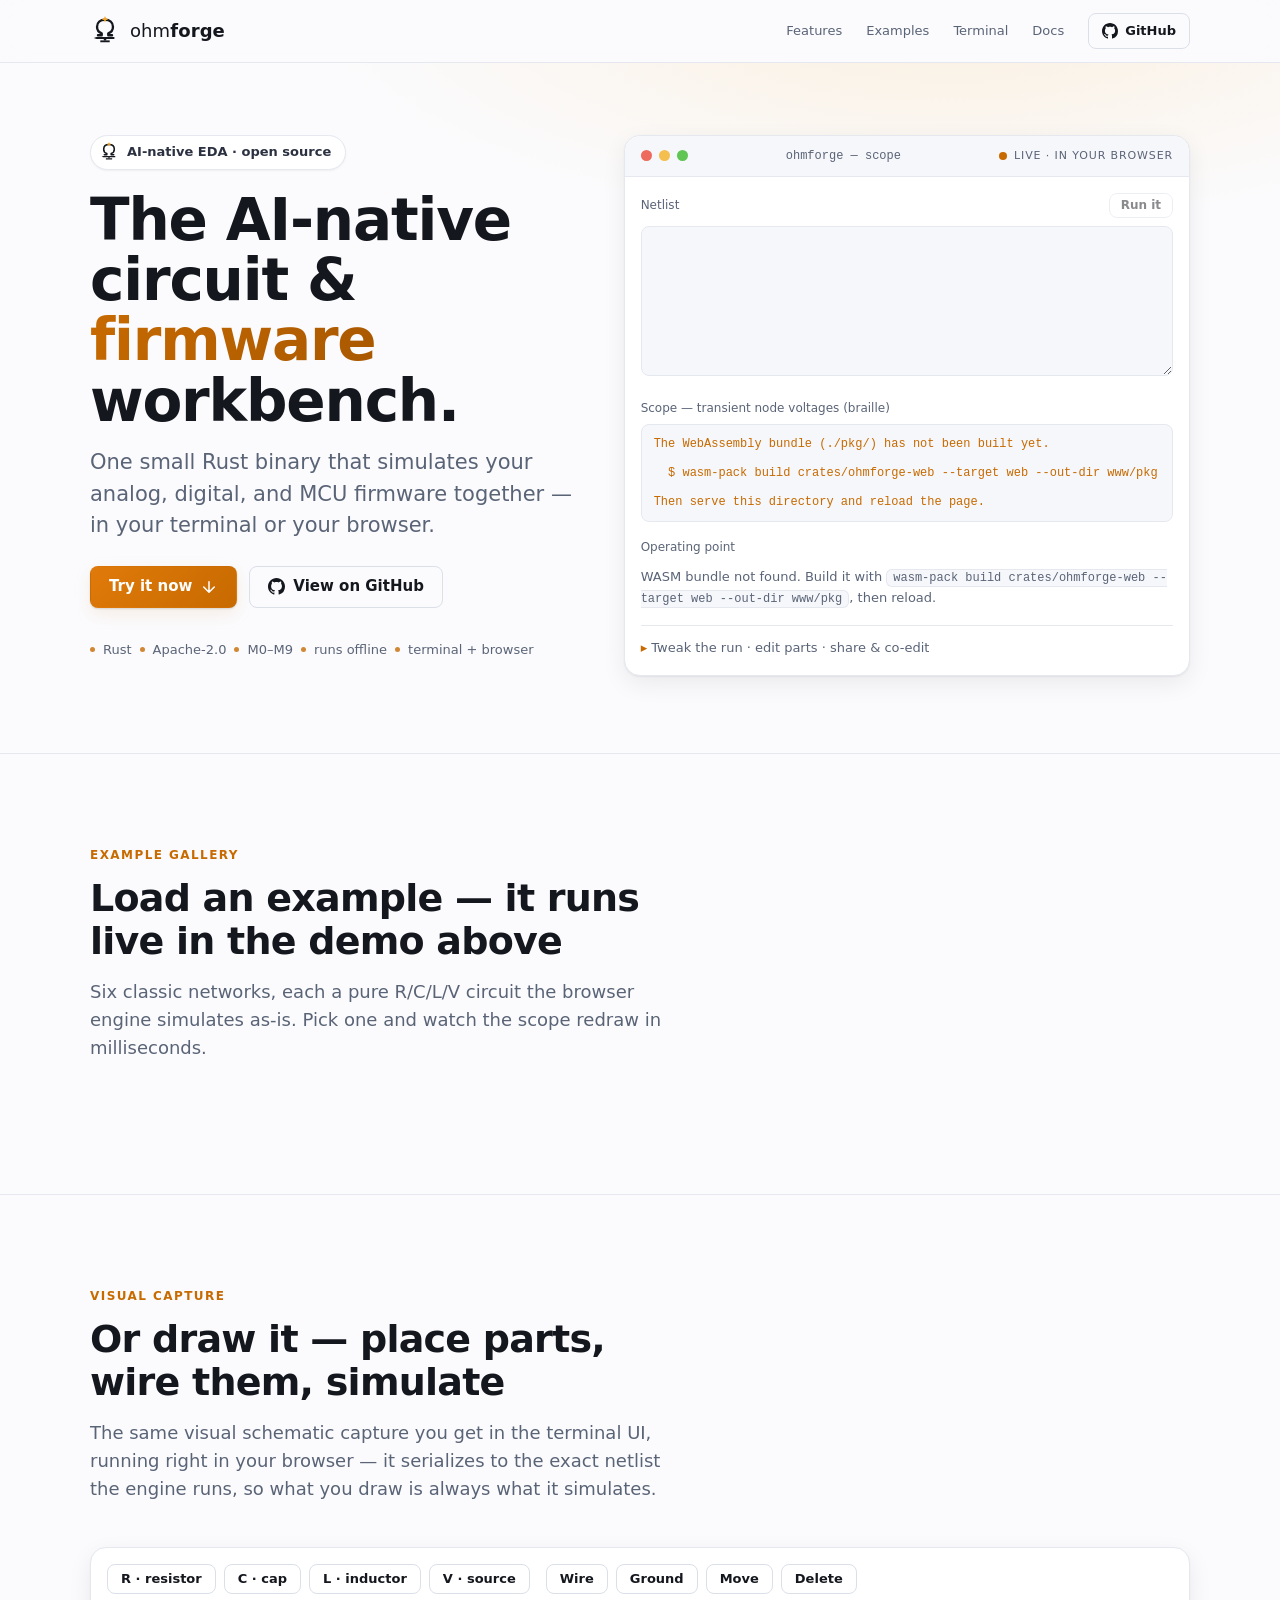
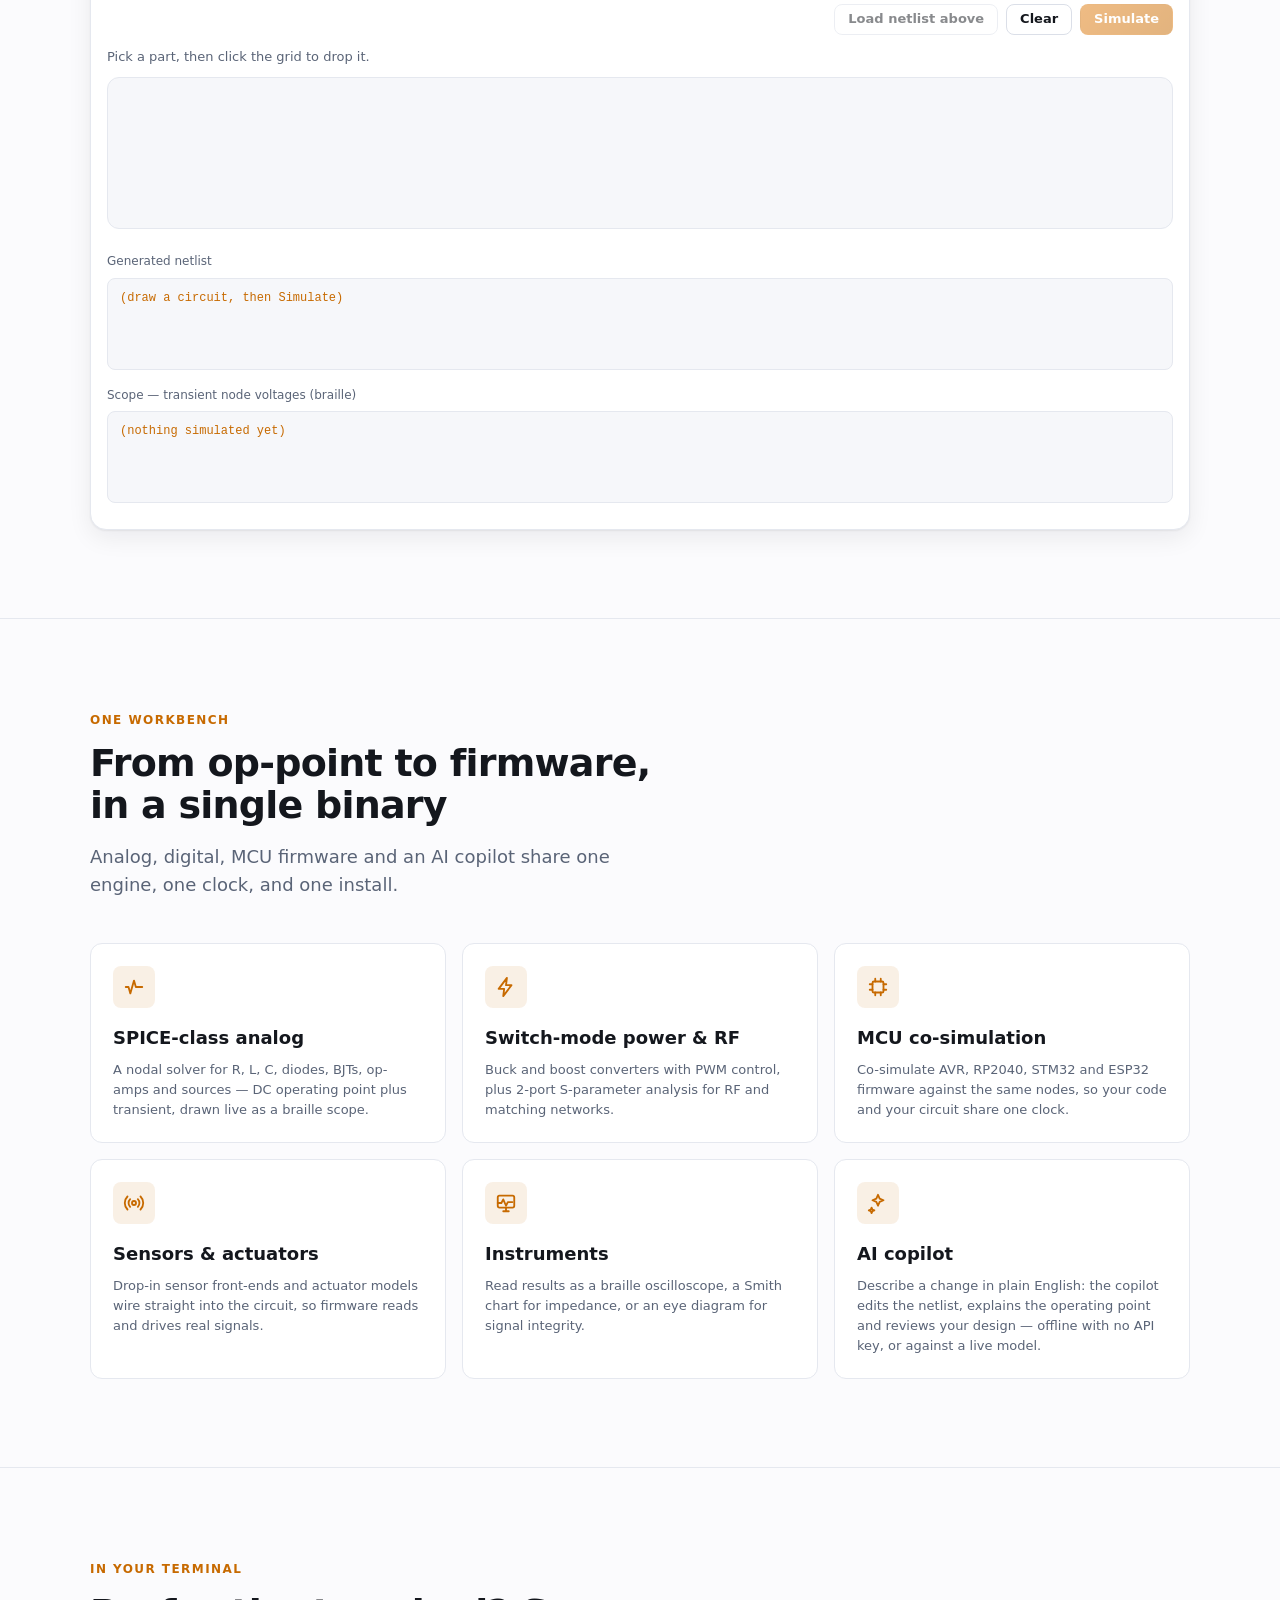
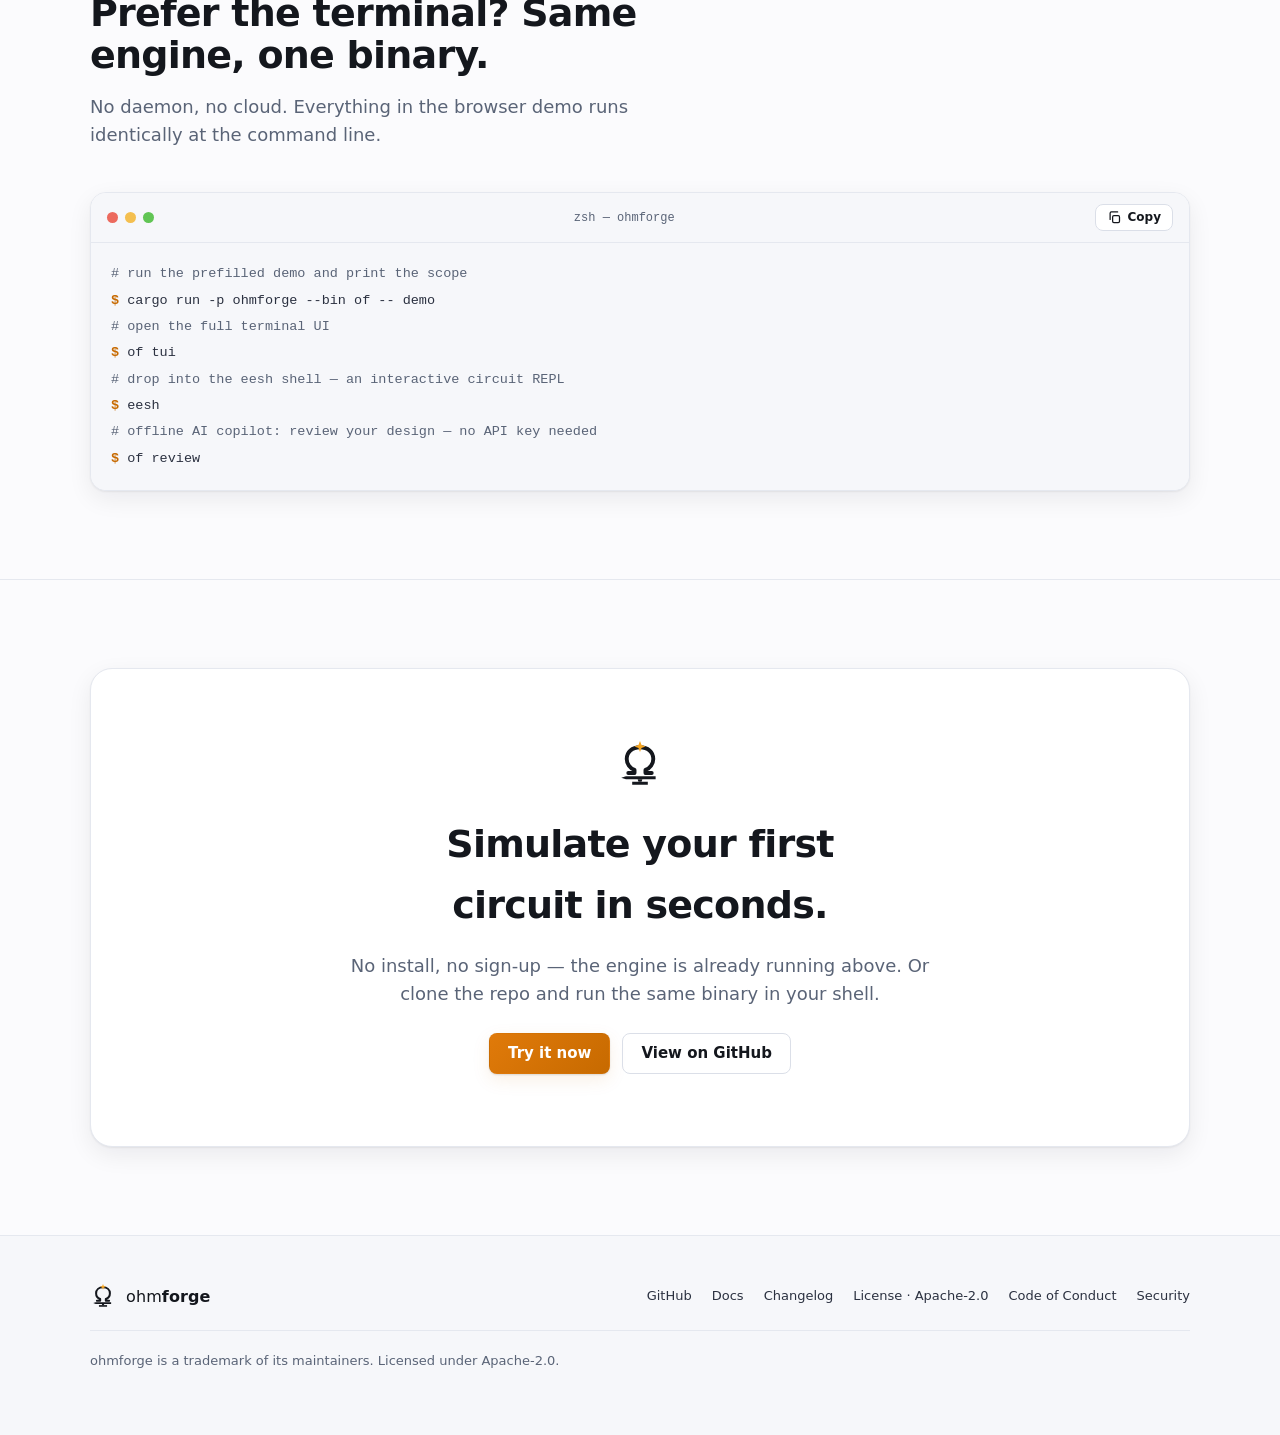
==== commit 165b6fd7: "docs: elite + accurate pass across docs, legal/community, and landing (v0.8.1) - docs/** + examples/" ====
--- a/crates/ohmforge-web/www/index.html
+++ b/crates/ohmforge-web/www/index.html
@@ -53,6 +53,7 @@
           <a class="nav-link" href="#features">Features</a>
           <a class="nav-link" href="#gallery-sec">Examples</a>
           <a class="nav-link" href="#terminal">Terminal</a>
+          <a class="nav-link" href="https://github.com/ohmforge/ohmforge/tree/main/docs">Docs</a>
           <a class="nav-gh" href="https://github.com/ohmforge/ohmforge">
             <svg viewBox="0 0 16 16" width="16" height="16" fill="currentColor" aria-hidden="true"><path d="M8 0C3.58 0 0 3.58 0 8c0 3.54 2.29 6.53 5.47 7.59.4.07.55-.17.55-.38 0-.19-.01-.82-.01-1.49-2.01.37-2.53-.49-2.69-.94-.09-.23-.48-.94-.82-1.13-.28-.15-.68-.52-.01-.53.63-.01 1.08.58 1.23.82.72 1.21 1.87.87 2.33.66.07-.52.28-.87.51-1.07-1.78-.2-3.64-.89-3.64-3.95 0-.87.31-1.59.82-2.15-.08-.2-.36-1.02.08-2.12 0 0 .67-.21 2.2.82.64-.18 1.32-.27 2-.27.68 0 1.36.09 2 .27 1.53-1.04 2.2-.82 2.2-.82.44 1.1.16 1.92.08 2.12.51.56.82 1.27.82 2.15 0 3.07-1.87 3.75-3.65 3.95.29.25.54.73.54 1.48 0 1.07-.01 1.93-.01 2.2 0 .21.15.46.55.38A8.01 8.01 0 0 0 16 8c0-4.42-3.58-8-8-8z"/></svg>
             GitHub
@@ -230,7 +231,7 @@
           <div class="section-head">
             <p class="eyebrow">Visual capture</p>
             <h2 class="section-title" id="canvas-h">Or draw it — place parts, wire them, simulate</h2>
-            <p class="section-lede">A schematic editor that serializes to the exact same netlist the engine runs — so what you draw is always what it simulates.</p>
+            <p class="section-lede">The same visual schematic capture you get in the terminal UI, running right in your browser — it serializes to the exact netlist the engine runs, so what you draw is always what it simulates.</p>
           </div>
           <section class="panel canvas-panel">
             <div class="cv-tools" id="cv-tools" role="toolbar" aria-label="Canvas tools">
@@ -279,27 +280,32 @@
             <div class="feature">
               <span class="ficon-wrap"><svg class="ficon" viewBox="0 0 24 24" fill="none" stroke="currentColor" stroke-width="2" stroke-linecap="round" stroke-linejoin="round" aria-hidden="true"><path d="M3 12h3l2 7 4-14 2 7h7"/></svg></span>
               <h3>SPICE-class analog</h3>
-              <p>A nodal solver for R, L, C, diodes, and sources — DC operating point plus transient, drawn as a braille scope.</p>
+              <p>A nodal solver for R, L, C, diodes, BJTs, op-amps and sources — DC operating point plus transient, drawn live as a braille scope.</p>
+            </div>
+            <div class="feature">
+              <span class="ficon-wrap"><svg class="ficon" viewBox="0 0 24 24" fill="none" stroke="currentColor" stroke-width="2" stroke-linecap="round" stroke-linejoin="round" aria-hidden="true"><path d="M13 2 4 14h6l-1 8 9-12h-6z"/></svg></span>
+              <h3>Switch-mode power &amp; RF</h3>
+              <p>Buck and boost converters with PWM control, plus 2-port S-parameter analysis for RF and matching networks.</p>
             </div>
             <div class="feature">
               <span class="ficon-wrap"><svg class="ficon" viewBox="0 0 24 24" fill="none" stroke="currentColor" stroke-width="2" stroke-linecap="round" stroke-linejoin="round" aria-hidden="true"><rect x="6" y="6" width="12" height="12" rx="1.5"/><path d="M9 3v3M15 3v3M9 18v3M15 18v3M3 9h3M3 15h3M18 9h3M18 15h3"/></svg></span>
               <h3>MCU co-simulation</h3>
-              <p>Co-simulate AVR, RP2040, STM32, and ESP32 firmware against the same nodes, so your code and your circuit share one clock.</p>
+              <p>Co-simulate AVR, RP2040, STM32 and ESP32 firmware against the same nodes, so your code and your circuit share one clock.</p>
+            </div>
+            <div class="feature">
+              <span class="ficon-wrap"><svg class="ficon" viewBox="0 0 24 24" fill="none" stroke="currentColor" stroke-width="2" stroke-linecap="round" stroke-linejoin="round" aria-hidden="true"><circle cx="12" cy="12" r="2.2"/><path d="M7.8 7.8a6 6 0 0 0 0 8.4M16.2 7.8a6 6 0 0 1 0 8.4M4.9 4.9a10 10 0 0 0 0 14.2M19.1 4.9a10 10 0 0 1 0 14.2"/></svg></span>
+              <h3>Sensors &amp; actuators</h3>
+              <p>Drop-in sensor front-ends and actuator models wire straight into the circuit, so firmware reads and drives real signals.</p>
+            </div>
+            <div class="feature">
+              <span class="ficon-wrap"><svg class="ficon" viewBox="0 0 24 24" fill="none" stroke="currentColor" stroke-width="2" stroke-linecap="round" stroke-linejoin="round" aria-hidden="true"><rect x="3" y="4" width="18" height="13" rx="2"/><path d="M3 12h4l2-4 3 7 2-4h5"/><path d="M9 21h6M12 17v4"/></svg></span>
+              <h3>Instruments</h3>
+              <p>Read results as a braille oscilloscope, a Smith chart for impedance, or an eye diagram for signal integrity.</p>
             </div>
             <div class="feature">
               <span class="ficon-wrap"><svg class="ficon" viewBox="0 0 24 24" fill="none" stroke="currentColor" stroke-width="2" stroke-linecap="round" stroke-linejoin="round" aria-hidden="true"><path d="M12 3l1.8 4.2L18 9l-4.2 1.8L12 15l-1.8-4.2L6 9l4.2-1.8z"/><path d="M5 17l.9 2.1L8 20l-2.1.9L5 23l-.9-2.1L2 20l2.1-.9z"/></svg></span>
               <h3>AI copilot</h3>
-              <p>Describe a change in plain English; the copilot edits the netlist, explains the operating point, and reviews your design.</p>
-            </div>
-            <div class="feature">
-              <span class="ficon-wrap"><svg class="ficon" viewBox="0 0 24 24" fill="none" stroke="currentColor" stroke-width="2" stroke-linecap="round" stroke-linejoin="round" aria-hidden="true"><path d="M13 2 4 14h6l-1 8 9-12h-6z"/></svg></span>
-              <h3>Power, sensors &amp; RF</h3>
-              <p>Switching converters with PWM, sensor front-ends, and 2-port S-parameters with Smith-chart and eye-diagram views.</p>
-            </div>
-            <div class="feature">
-              <span class="ficon-wrap"><svg class="ficon" viewBox="0 0 24 24" fill="none" stroke="currentColor" stroke-width="2" stroke-linecap="round" stroke-linejoin="round" aria-hidden="true"><rect x="3" y="4" width="18" height="16" rx="2"/><path d="M7 9l3 3-3 3M13 15h4"/></svg></span>
-              <h3>Terminal + browser</h3>
-              <p>The whole workbench is a single Rust binary — run it as a TUI, a CLI, or compiled to WebAssembly in this very page.</p>
+              <p>Describe a change in plain English: the copilot edits the netlist, explains the operating point and reviews your design — offline with no API key, or against a live model.</p>
             </div>
           </div>
         </div>
@@ -326,7 +332,9 @@
 <span class="pr">$</span> cargo run -p ohmforge --bin of -- demo
 <span class="cm"># open the full terminal UI</span>
 <span class="pr">$</span> of tui
-<span class="cm"># let the AI copilot review your design</span>
+<span class="cm"># drop into the eesh shell — an interactive circuit REPL</span>
+<span class="pr">$</span> eesh
+<span class="cm"># offline AI copilot: review your design — no API key needed</span>
 <span class="pr">$</span> of review</pre>
           </div>
         </div>
@@ -351,16 +359,21 @@
     <!-- ---- Footer ----------------------------------------------- -->
     <footer class="site-footer">
       <div class="container foot-inner">
+        <div class="foot-top">
         <a class="brand" href="./" aria-label="ohmforge home">
           <svg class="mark" viewBox="0 0 64 64" aria-hidden="true"><use href="#of-mark" /></svg>
           <span class="name">ohm<b>forge</b></span>
         </a>
         <nav class="foot-links" aria-label="Footer">
           <a href="https://github.com/ohmforge/ohmforge">GitHub</a>
-          <a href="https://github.com/ohmforge/ohmforge#readme">Docs</a>
-          <a href="https://github.com/ohmforge/ohmforge/blob/main/LICENSE">License · MIT OR Apache-2.0</a>
+          <a href="https://github.com/ohmforge/ohmforge/tree/main/docs">Docs</a>
+          <a href="https://github.com/ohmforge/ohmforge/blob/main/CHANGELOG.md">Changelog</a>
+          <a href="https://github.com/ohmforge/ohmforge/blob/main/LICENSE-APACHE">License · Apache-2.0</a>
+          <a href="https://github.com/ohmforge/ohmforge/blob/main/CODE_OF_CONDUCT.md">Code of Conduct</a>
+          <a href="https://github.com/ohmforge/ohmforge/blob/main/SECURITY.md">Security</a>
         </nav>
-        <p class="tm">ohmforge is a trademark of its maintainers.</p>
+        </div>
+        <p class="tm">ohmforge is a trademark of its maintainers. Licensed under Apache-2.0.</p>
       </div>
     </footer>
 
--- a/crates/ohmforge-web/www/style.css
+++ b/crates/ohmforge-web/www/style.css
@@ -672,9 +672,11 @@
    =================================================================== */
 .feature-grid {
   display: grid;
-  grid-template-columns: repeat(auto-fit, minmax(210px, 1fr));
+  grid-template-columns: repeat(3, 1fr);
   gap: var(--s-4);
 }
+@media (max-width: 860px) { .feature-grid { grid-template-columns: repeat(2, 1fr); } }
+@media (max-width: 520px) { .feature-grid { grid-template-columns: 1fr; } }
 .feature {
   background: var(--panel);
   border: 1px solid var(--border);
@@ -763,13 +765,25 @@
   font-size: var(--fs-sm);
   background: var(--bg-soft);
 }
-.foot-inner { display: flex; flex-direction: column; gap: var(--s-4); }
+.foot-inner { display: flex; flex-direction: column; gap: var(--s-5); }
+.foot-top {
+  display: flex;
+  align-items: center;
+  justify-content: space-between;
+  flex-wrap: wrap;
+  gap: var(--s-4) var(--s-6);
+}
 .site-footer .brand .mark { width: 26px; height: 26px; }
 .site-footer .brand .name { font-size: 16px; }
-.foot-links { display: flex; flex-wrap: wrap; gap: var(--s-5); }
+.foot-links { display: flex; flex-wrap: wrap; gap: 10px var(--s-5); }
 .foot-links a { color: var(--ink-soft); }
 .foot-links a:hover { color: var(--accent); }
-.site-footer .tm { margin: 0; color: var(--muted); }
+.site-footer .tm {
+  margin: 0;
+  padding-top: var(--s-5);
+  border-top: 1px solid var(--border);
+  color: var(--muted);
+}
 
 /* ===================================================================
    Scroll-reveal — pure CSS, reduced-motion-safe, degrades to visible.
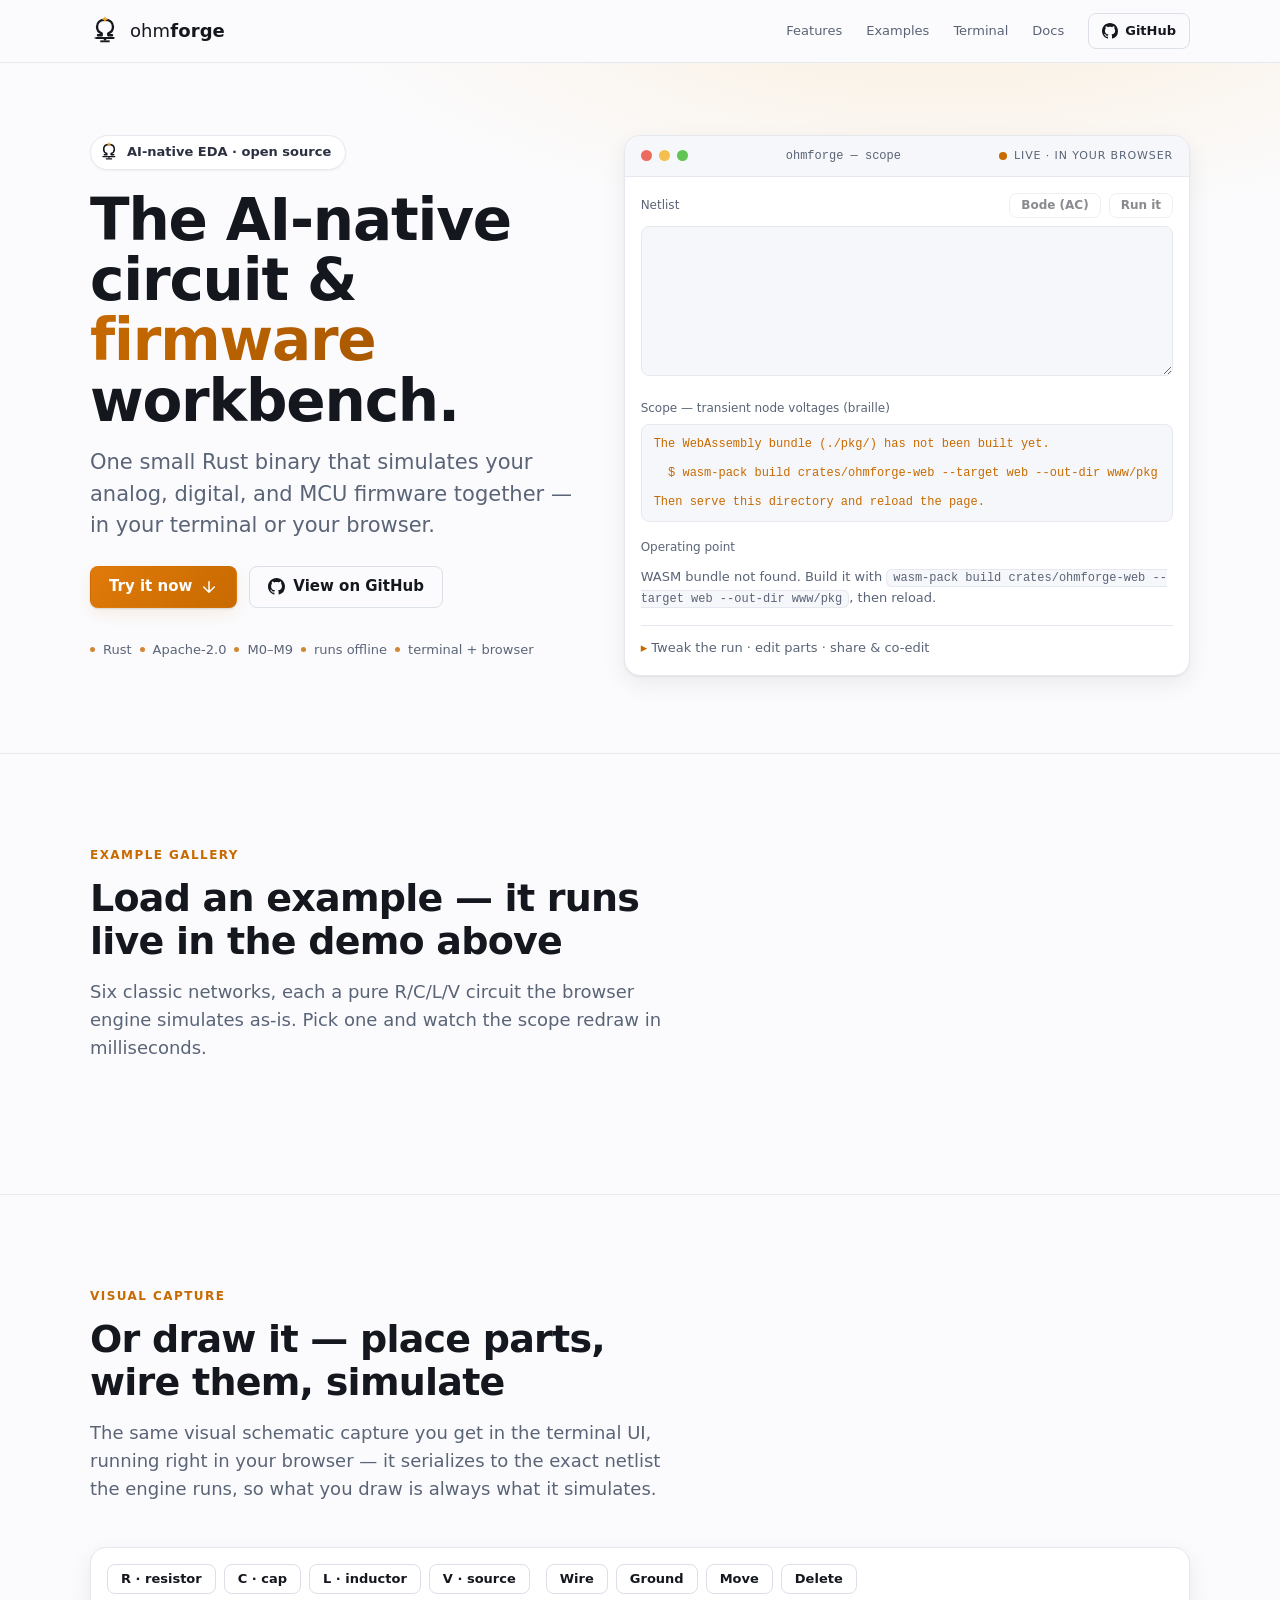
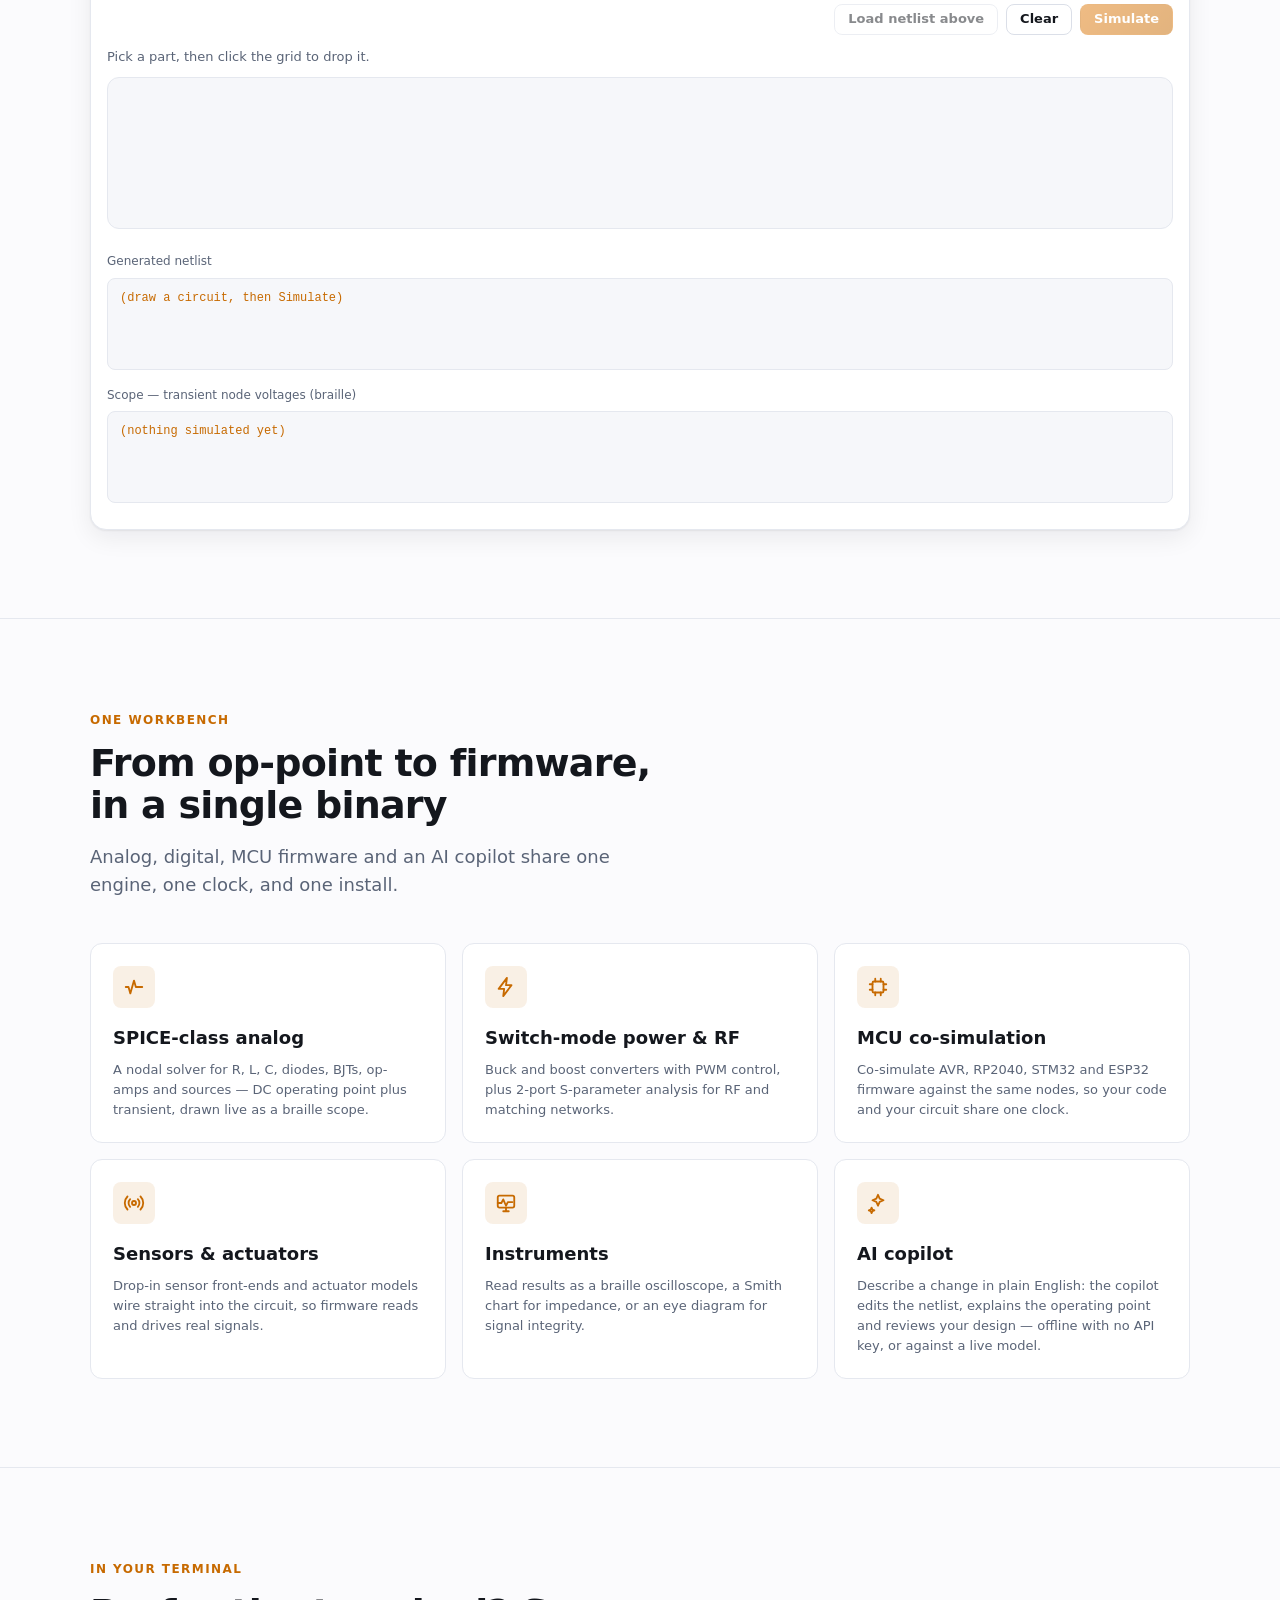
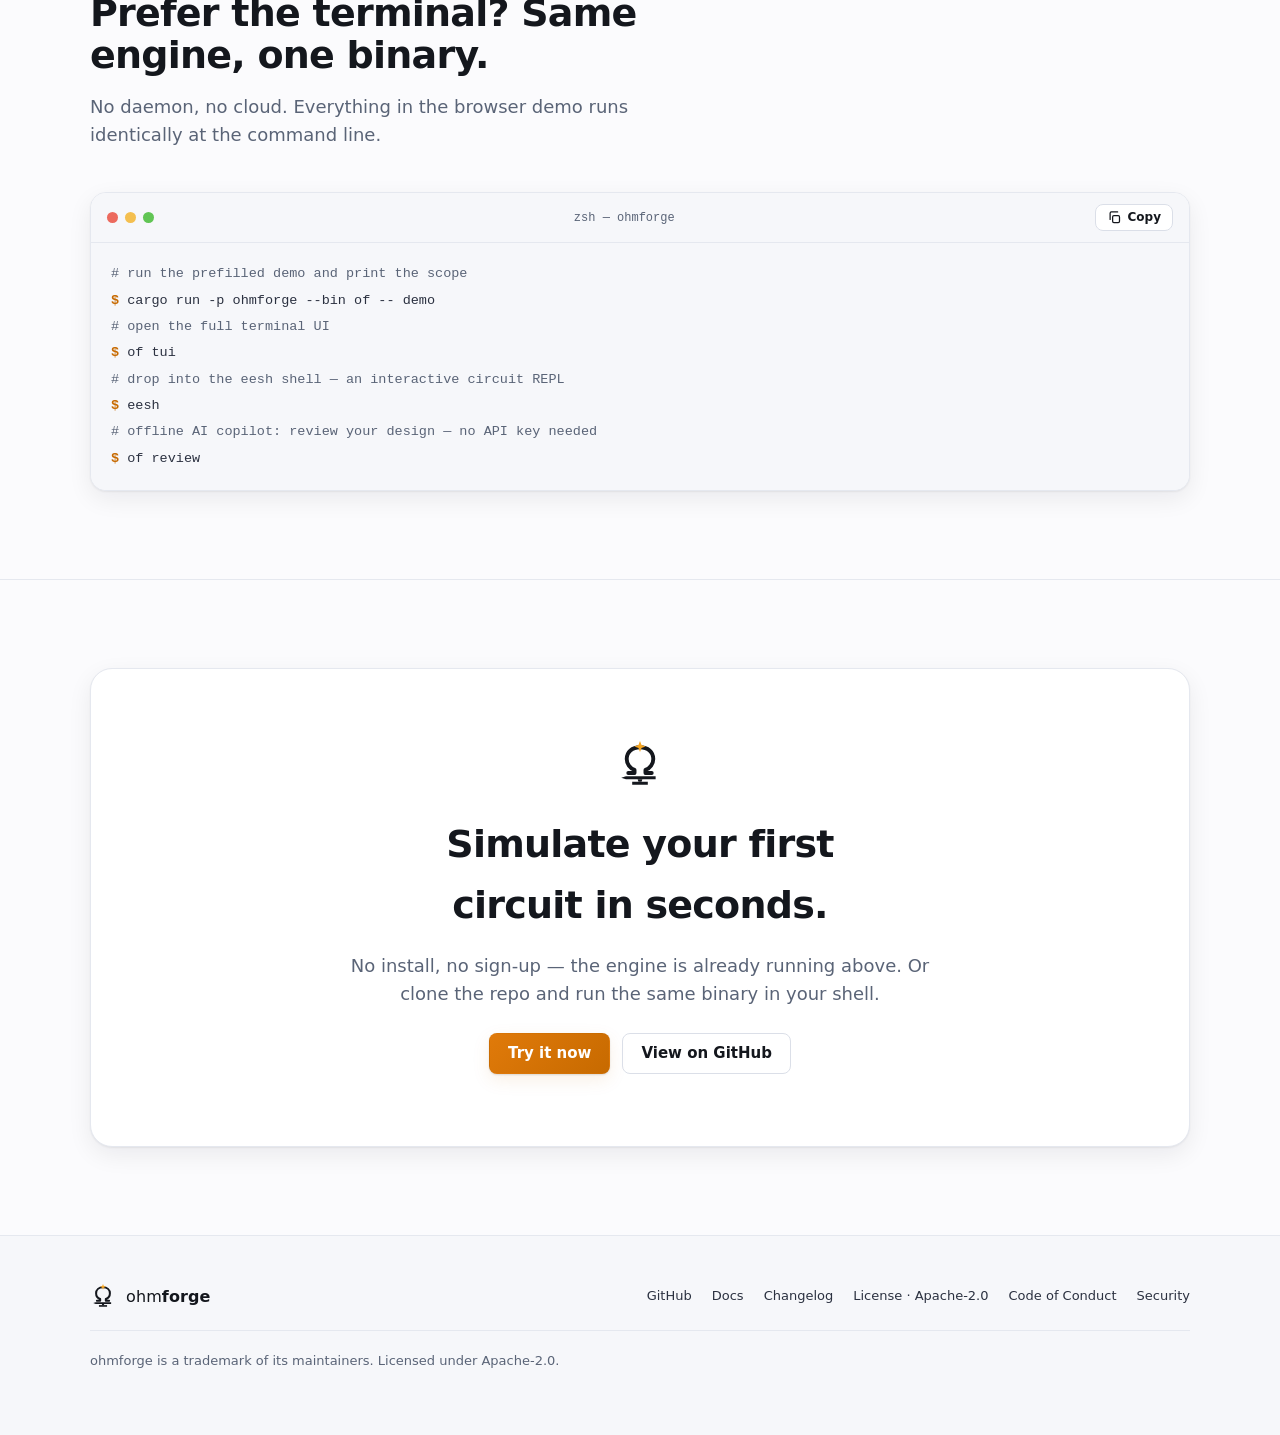
==== commit 430285ae: "feat(web): SPICE devices in the browser + in-browser AC/Bode + PWA offline (CP-WEB-M10.1/.2) CP-WEB-" ====
--- a/crates/ohmforge-web/www/index.html
+++ b/crates/ohmforge-web/www/index.html
@@ -11,6 +11,7 @@
     <meta name="theme-color" content="#fbfbfd" media="(prefers-color-scheme: light)" />
     <meta name="theme-color" content="#0f1115" media="(prefers-color-scheme: dark)" />
     <link rel="icon" href="./ohmforge-mark.svg" type="image/svg+xml" />
+    <link rel="manifest" href="./manifest.webmanifest" />
     <link rel="stylesheet" href="./style.css" />
   </head>
   <body>
@@ -108,7 +109,10 @@
             <div class="demo-body">
               <div class="demo-head">
                 <label for="netlist" style="margin:0">Netlist</label>
-                <button id="run" class="btn tiny" type="button" disabled>Run it</button>
+                <span class="demo-head-actions">
+                  <button id="bode" class="btn tiny" type="button" disabled>Bode (AC)</button>
+                  <button id="run" class="btn tiny" type="button" disabled>Run it</button>
+                </span>
               </div>
               <textarea id="netlist" spellcheck="false"></textarea>
 
@@ -116,6 +120,15 @@
                 <label style="margin:0">Scope — transient node voltages (braille)</label>
               </div>
               <pre class="scope" id="scope">(loading…)</pre>
+
+              <!-- In-browser AC / Bode plot (CP-WEB-M10.2). Hidden until the user
+                   asks for it; drive the sweep by marking a source with SINE(…). -->
+              <div class="bode-wrap" id="bode-wrap" hidden>
+                <div class="scope-label">
+                  <label style="margin:0">Bode — AC magnitude vs. frequency</label>
+                </div>
+                <div class="bode-plot" id="bode-plot"></div>
+              </div>
 
               <!-- Live "tune" slider — sweeps one component of the loaded example and
                    re-runs the sim on every drag, through the real edit_remove/edit_add
@@ -387,6 +400,18 @@
       const statusEl = $("status");
       const errEl = $("error");
 
+      // PWA / offline (CP-WEB-M10.2): register the service worker so the shell +
+      // wasm bundle are cached and the fully client-side simulator works offline
+      // and is installable. Degrade silently where SW is unavailable (older
+      // browsers, insecure origins, private windows) — the page still runs.
+      if ("serviceWorker" in navigator) {
+        window.addEventListener("load", () => {
+          navigator.serviceWorker
+            .register("./sw.js")
+            .catch((e) => console.warn("ohmforge: service worker registration failed —", e));
+        });
+      }
+
       // Terminal snippet copy button (works with or without WASM).
       $("copy-term").addEventListener("click", async () => {
         const text = $("term-code").innerText
@@ -427,6 +452,7 @@
       const {
         default: init,
         simulate,
+        ac_bode_svg,
         decode_share,
         list_parts,
         edit_add,
@@ -720,6 +746,26 @@
         refreshParts();
       }
 
+      // --- In-browser AC / Bode (CP-WEB-M10.2) ---------------------------
+      // Sweep the deck's AC response and drop the hand-rolled SVG the Rust side
+      // renders straight into the page. The deck drives the sweep by marking a
+      // source with a SINE(…) stimulus; a deck without one gets a readable hint.
+      function runBode() {
+        errEl.textContent = "";
+        const wrap = $("bode-wrap");
+        let svg;
+        try {
+          svg = ac_bode_svg(netlist.value, 10, 1e6, 20, 640, 260);
+        } catch (e) {
+          wrap.hidden = true;
+          errEl.textContent = String(e);
+          return;
+        }
+        $("bode-plot").innerHTML = svg;
+        wrap.hidden = false;
+        statusEl.textContent = "AC sweep complete — Bode magnitude plotted.";
+      }
+
       // --- Structured editing (CP-WEB.3) ---------------------------------
       // The parts form is a view over the netlist text: `list_parts` reads the
       // textarea into a structured list, and `edit_add` / `edit_remove` rewrite
@@ -1096,12 +1142,14 @@
         .then(() => {
           statusEl.textContent = "Ready.";
           $("run").disabled = false;
+          $("bode").disabled = false;
           $("share").disabled = false;
           $("p-add").disabled = false;
           $("coedit").disabled = false;
           CV.wire();
           CV.enable();
           $("run").addEventListener("click", runSim);
+          $("bode").addEventListener("click", runBode);
           $("share").addEventListener("click", shareLink);
           $("p-add").addEventListener("click", addPart);
           $("coedit").addEventListener("click", toggleCoedit);
--- a/crates/ohmforge-web/www/style.css
+++ b/crates/ohmforge-web/www/style.css
@@ -465,7 +465,18 @@
   max-width: 100%;
   transition: border-color 0.15s ease, box-shadow 0.15s ease;
 }
+.demo-head-actions { display: flex; align-items: center; gap: 8px; }
 .scope-label { display: flex; align-items: center; justify-content: space-between; margin-top: var(--s-4); }
+.bode-plot {
+  margin: 6px 0 0;
+  background: var(--field);
+  border: 1px solid var(--border);
+  border-radius: var(--r-sm);
+  padding: 10px;
+  color: var(--scope);
+  overflow: hidden;
+}
+.bode-plot .bode-svg { display: block; width: 100%; height: auto; }
 pre.scope {
   margin: 6px 0 0;
   overflow: auto;
